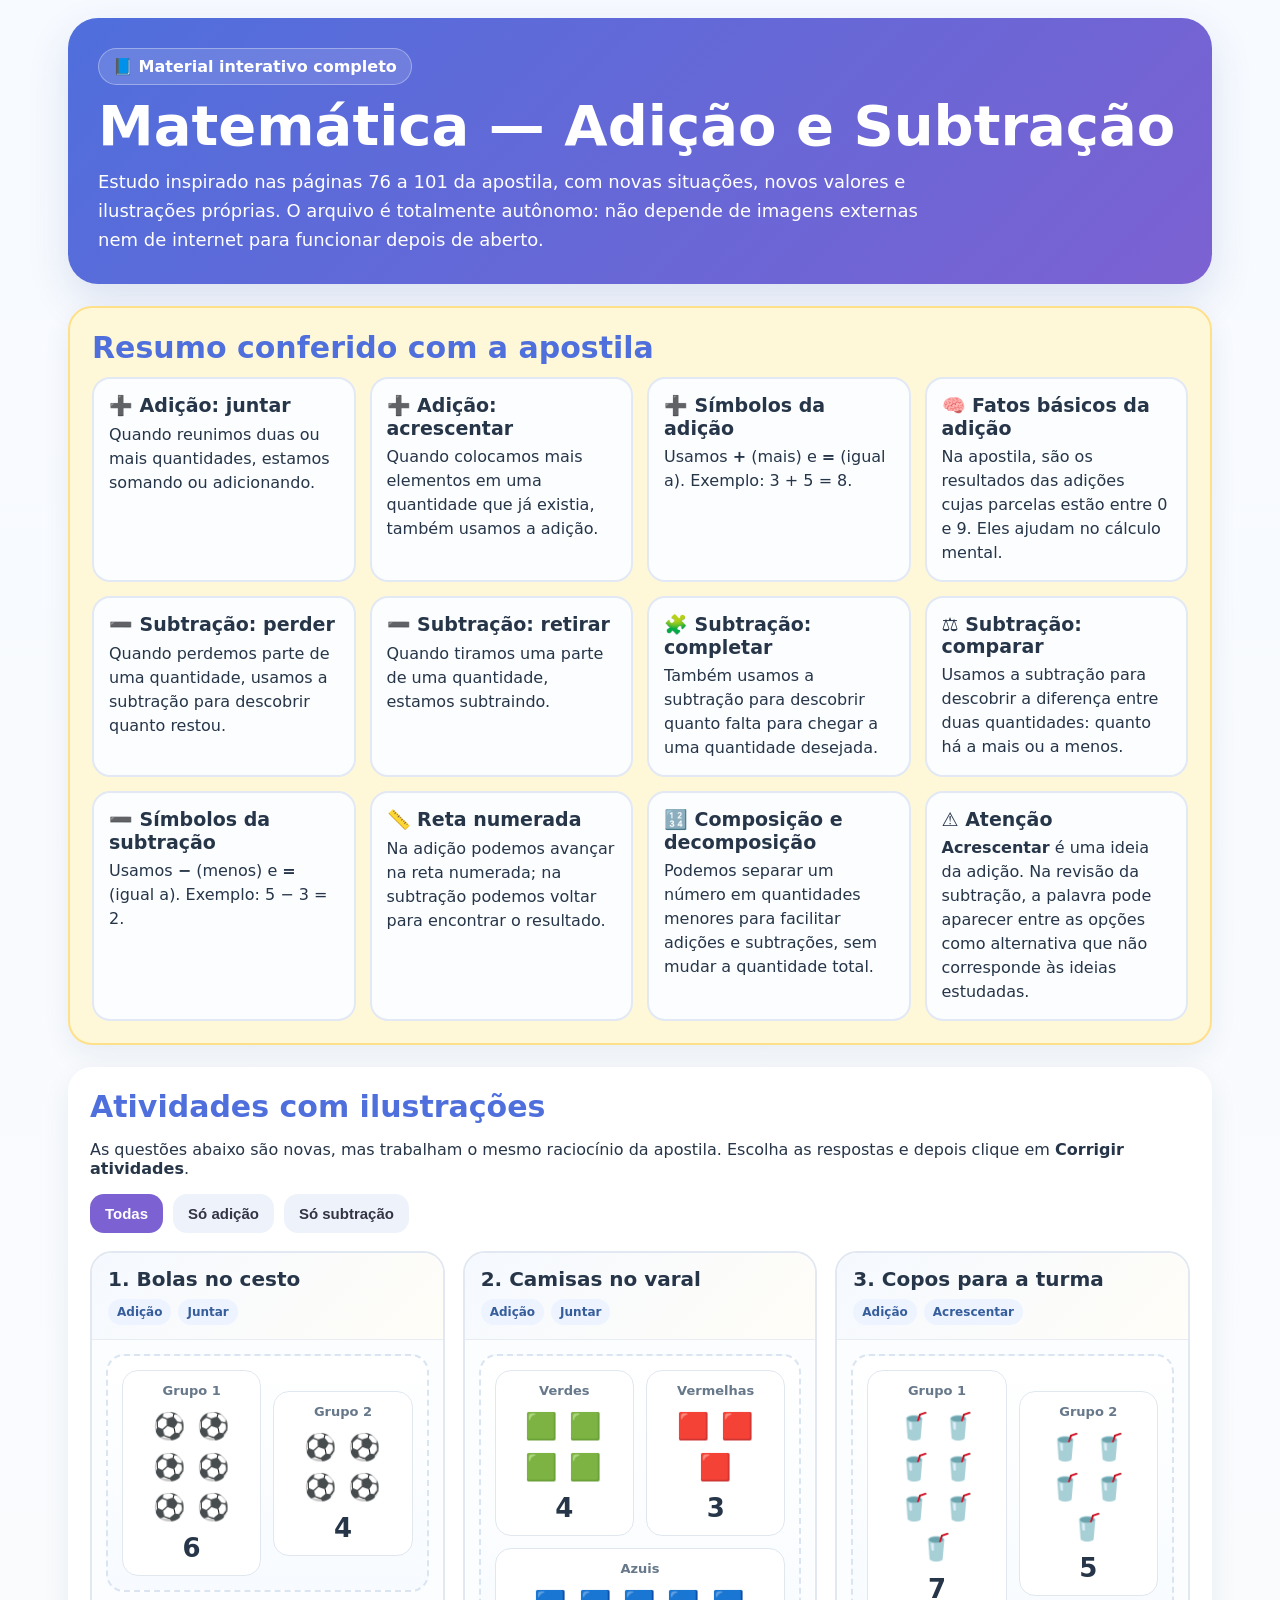
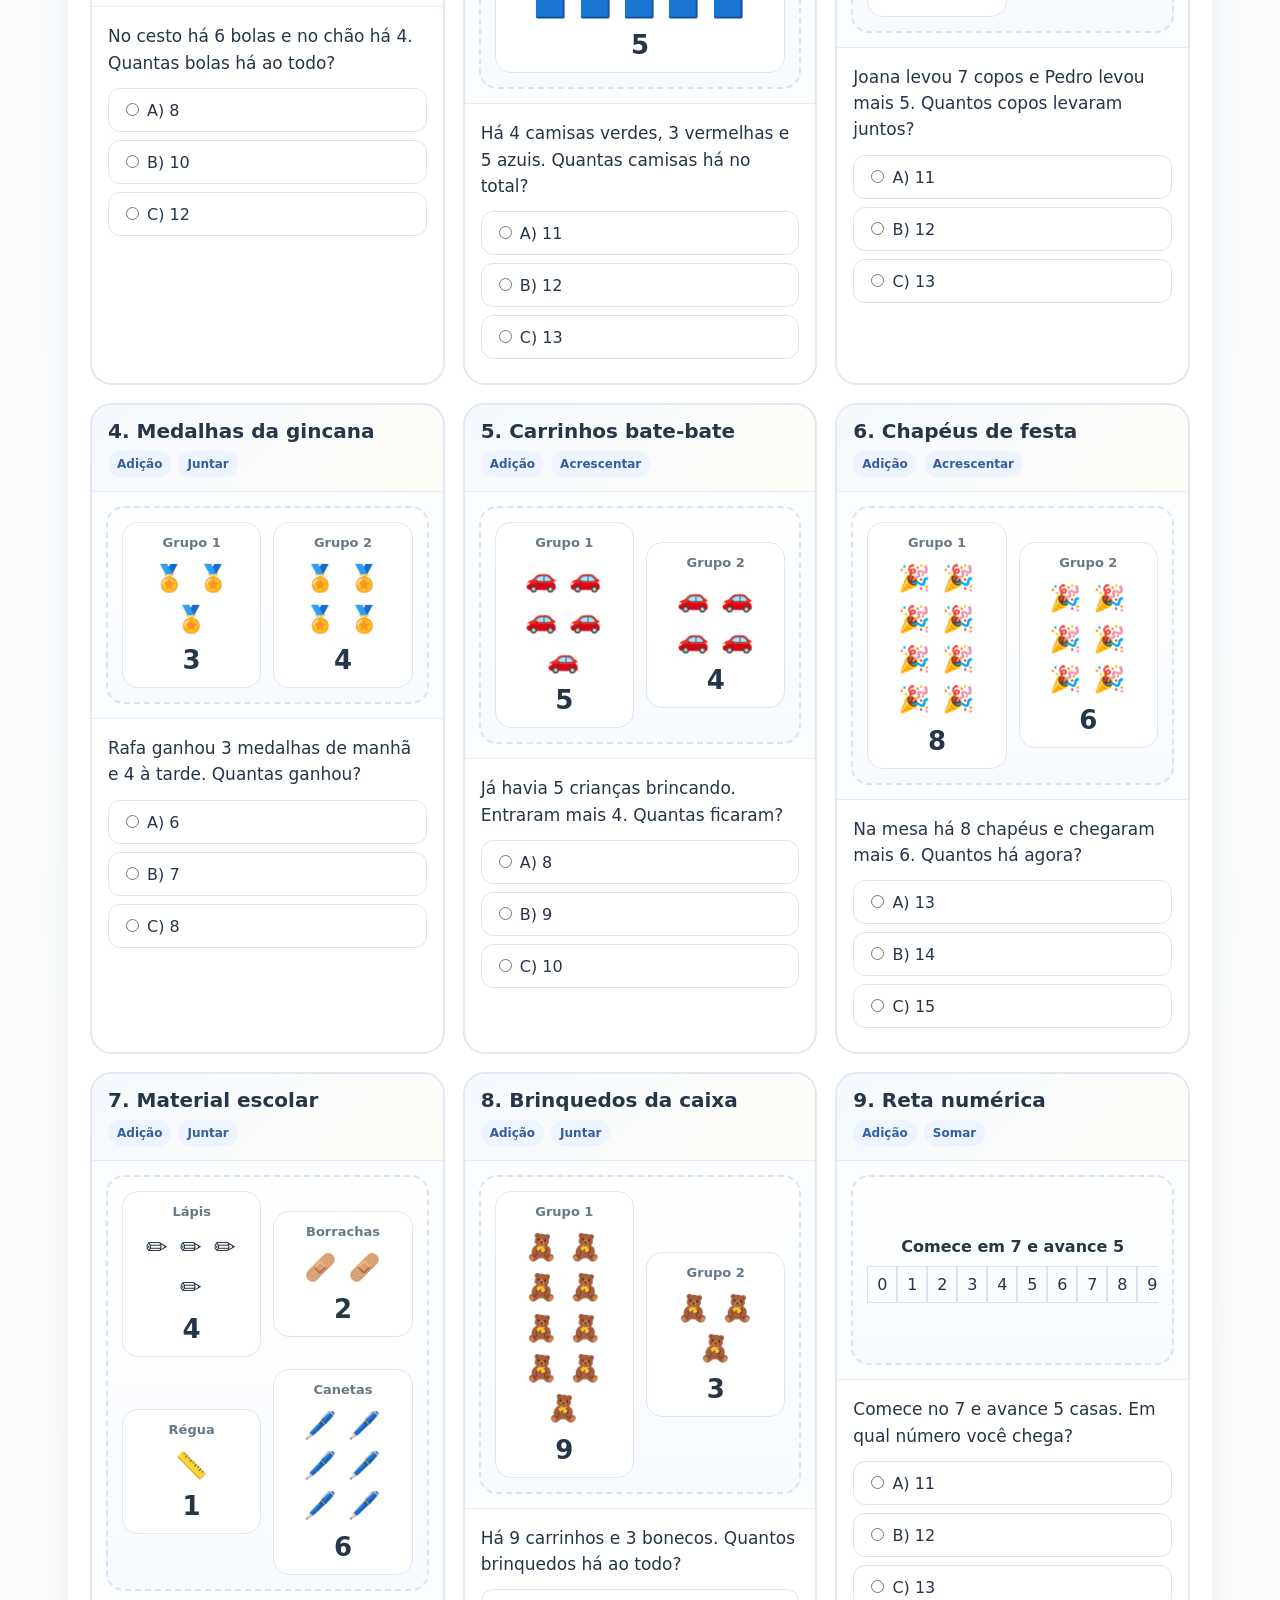
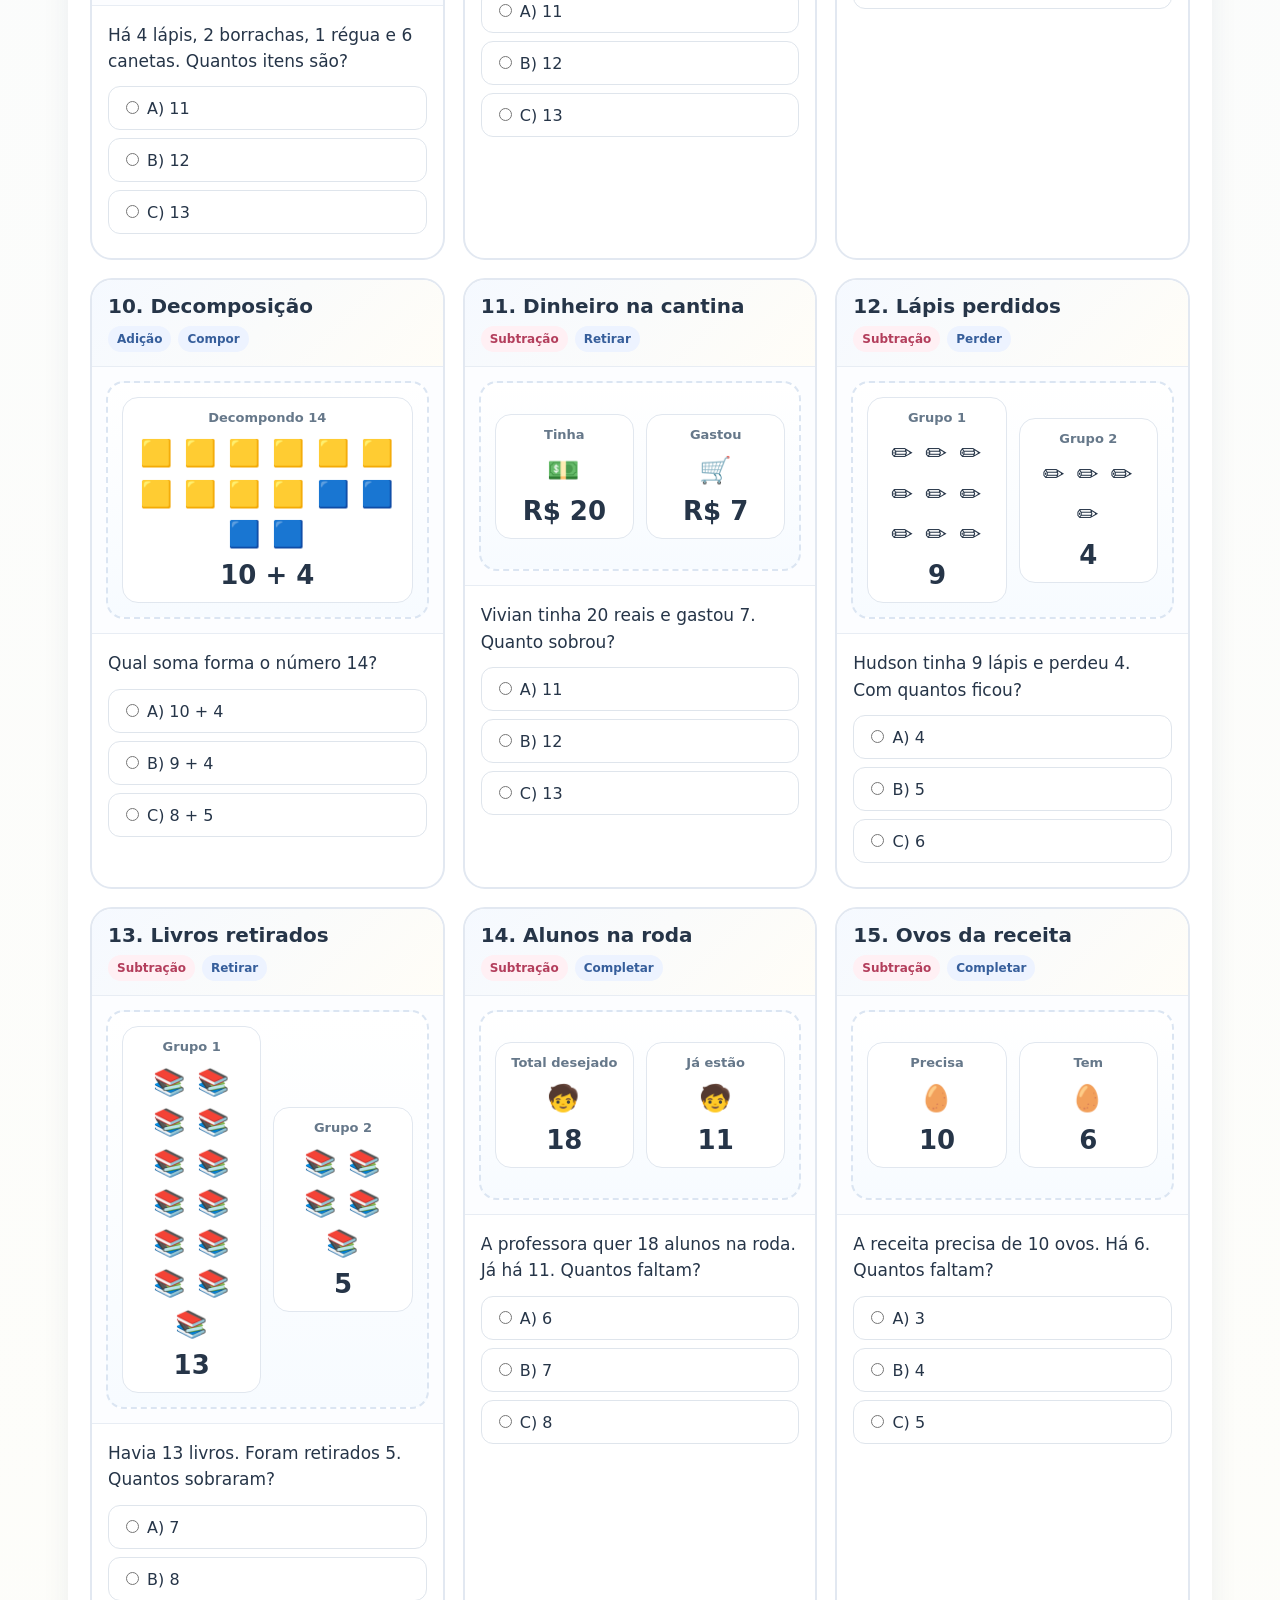
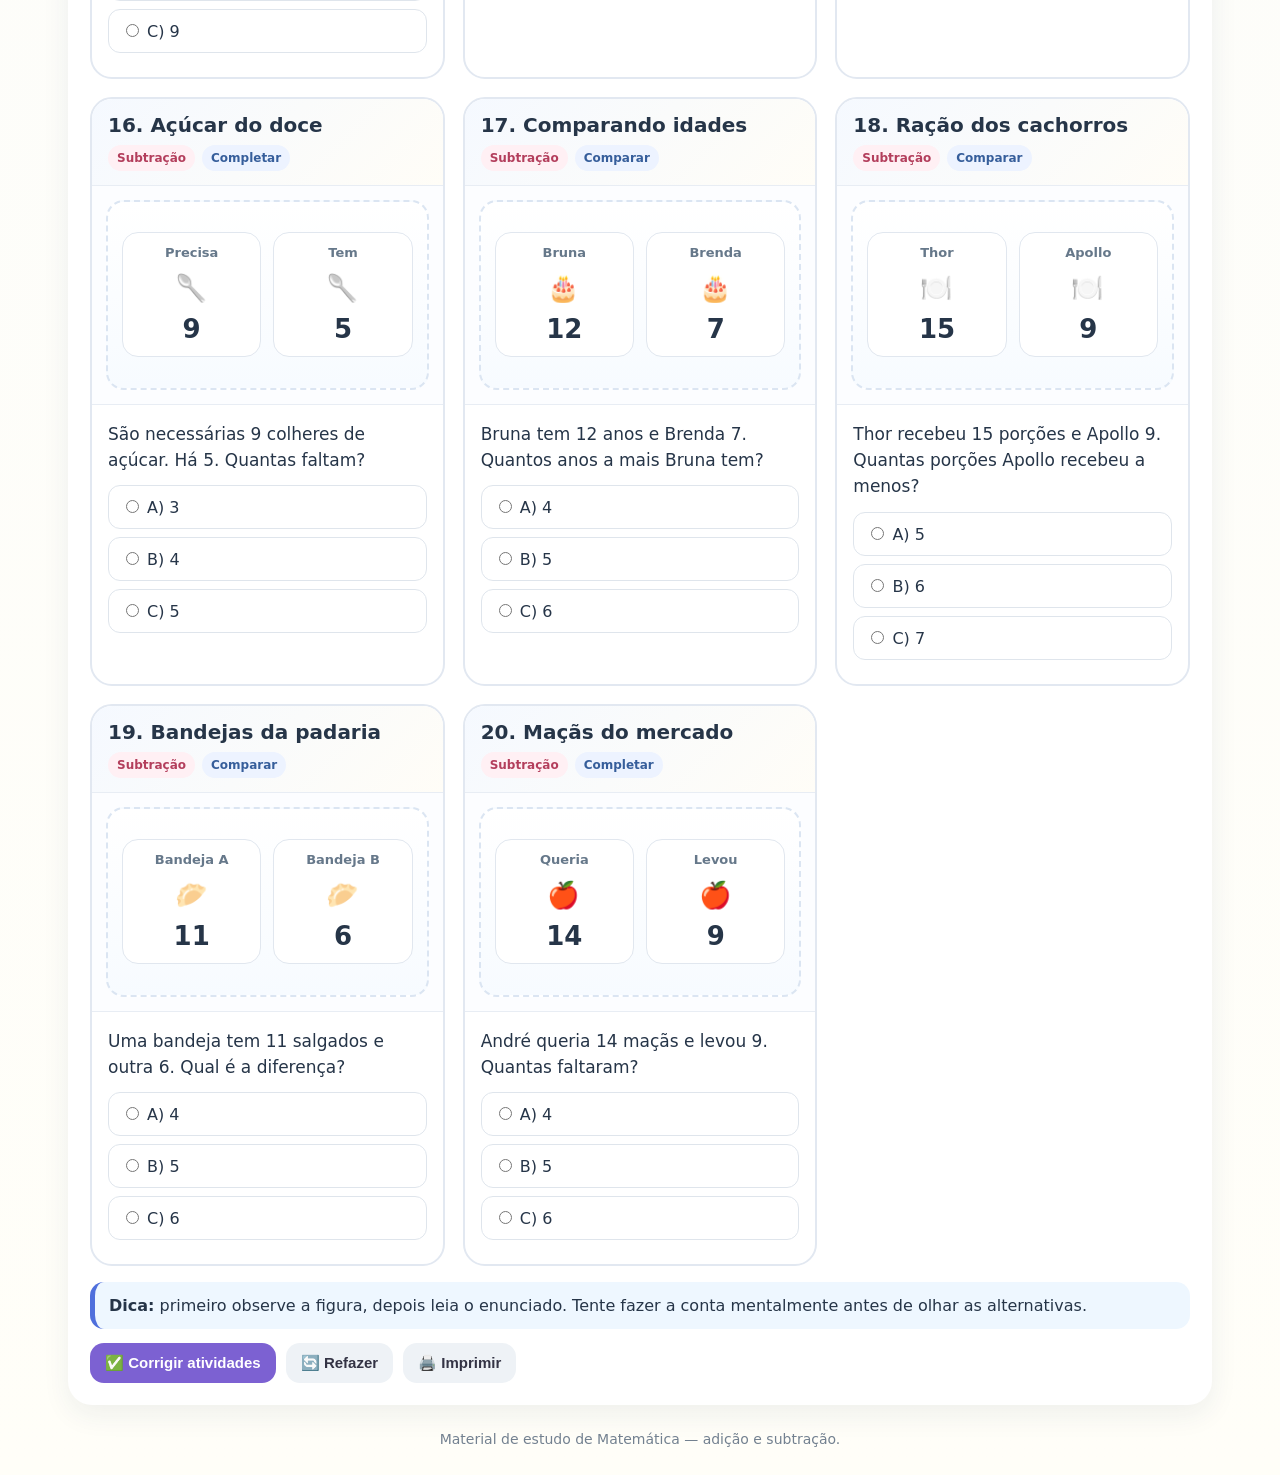
==== index.html @ 9191d57b "Revisa conteúdo matemático e atualiza resumo conforme apostila" ====
<!doctype html>
<html lang="pt-BR">
<head>
<meta charset="utf-8">
<meta name="viewport" content="width=device-width, initial-scale=1">
<meta name="theme-color" content="#4f6fdc">
<title>Matemática — Adição e Subtração</title>
<style>
:root {
  --blue:#4f6fdc; --blue2:#7ea4ff; --purple:#7c61d2; --green:#2d9d78;
  --red:#e85d75; --yellow:#ffd86a; --ink:#263548; --muted:#66788a;
  --paper:#ffffff; --bg:#f5f8ff;
}
*{box-sizing:border-box}
body{margin:0;font-family:system-ui,-apple-system,Segoe UI,Roboto,Arial,sans-serif;background:linear-gradient(180deg,#f7faff,#fffef8);color:var(--ink)}
main{max-width:1180px;margin:auto;padding:18px}
.hero{background:linear-gradient(135deg,var(--blue),var(--purple));color:#fff;border-radius:30px;padding:30px;box-shadow:0 16px 40px #39589a26}
.hero h1{font-size:clamp(32px,5vw,56px);margin:8px 0 10px}
.hero p{font-size:18px;line-height:1.6;max-width:850px;margin:0}
.badge{display:inline-block;padding:8px 14px;border-radius:999px;background:#ffffff22;border:1px solid #ffffff55;font-weight:700}
.section{margin-top:22px;background:var(--paper);border-radius:24px;padding:22px;box-shadow:0 10px 28px #22335512}
.section h2{margin:0 0 12px;color:var(--blue);font-size:30px}
.cards{display:grid;grid-template-columns:repeat(auto-fit,minmax(230px,1fr));gap:14px}
.info{border:2px solid #e2e9f5;border-radius:18px;padding:15px;background:#fbfdff}
.info h3{margin:0 0 6px;font-size:19px}
.info p{margin:0;line-height:1.5}
.summary{background:#fff8d8;border:2px solid #ffe08a}
.filters,.actions{display:flex;gap:10px;flex-wrap:wrap;margin-top:14px}
button{cursor:pointer;border:0;border-radius:14px;padding:11px 15px;font-size:15px;font-weight:750}
.filter{background:#eef3fb;color:#334}
.filter.active,.primary{background:var(--purple);color:#fff}
.secondary{background:#eef2f6;color:#334}
.quiz-grid{display:grid;grid-template-columns:repeat(auto-fit,minmax(335px,1fr));gap:18px;margin-top:18px}
.qcard{border:2px solid #e2e8f1;border-radius:22px;overflow:hidden;background:#fff}
.qhead{padding:14px 16px;background:linear-gradient(135deg,#f5f9ff,#fffdf7);border-bottom:1px solid #e8edf4}
.qhead h3{margin:0;font-size:20px}
.tags{display:flex;gap:7px;flex-wrap:wrap;margin-top:8px}
.tag{font-size:12px;font-weight:750;border-radius:999px;padding:6px 9px;background:#edf3ff;color:#365e9b}
.tag.sub{background:#fff0f4;color:#b33e5c}
.visual{padding:14px;background:#fcfdff;border-bottom:1px solid #e8edf4}
.canvas{min-height:190px;border-radius:18px;border:2px dashed #dbe5f2;background:linear-gradient(180deg,#fff,#f7fbff);padding:14px;display:flex;align-items:center;justify-content:center}
.scene{width:100%;display:flex;gap:12px;flex-wrap:wrap;justify-content:center;align-items:center}
.group{flex:1 1 135px;min-width:130px;background:#fff;border:1px solid #e1e7ef;border-radius:16px;padding:12px;text-align:center}
.group .name{font-size:13px;color:var(--muted);font-weight:700;margin-bottom:8px}
.count{font-size:26px;font-weight:800;margin-top:6px}
.objects{font-size:26px;line-height:1.55;letter-spacing:2px}
.body{padding:16px}
.question{font-size:17px;line-height:1.55;margin:0 0 12px}
.option{display:block;border:1px solid #dfe5ec;border-radius:12px;padding:11px 12px;margin:8px 0;background:#fff;cursor:pointer}
.option:hover{background:#f8fbff}
.correct{background:#ebfbf1!important;border-color:#7ad49a!important}
.wrong{background:#fff1f4!important;border-color:#ff9bb0!important}
.feedback{display:none;margin-top:10px;padding:12px;border-radius:14px;background:#f8fbff;border:1px solid #dfe7f0;line-height:1.5}
#result{display:none;margin-top:16px;padding:18px;border-radius:18px;background:#effcf5;border:2px solid #bee6cb;font-size:18px;line-height:1.6}
.note{margin-top:16px;padding:14px;border-radius:14px;background:#eef7ff;border-left:5px solid var(--blue)}
footer{padding:26px 0 10px;text-align:center;color:#738190;font-size:14px}
@media(max-width:700px){main{padding:12px}.section{padding:16px}.quiz-grid{grid-template-columns:1fr}}
@media print{body{background:white}.hero,.section{box-shadow:none}.actions,.filters{display:none!important}.qcard{break-inside:avoid}}
</style>
</head>
<body>
<main>
<section class="hero">
  <span class="badge">📘 Material interativo completo</span>
  <h1>Matemática — Adição e Subtração</h1>
  <p>Estudo inspirado nas páginas 76 a 101 da apostila, com novas situações, novos valores e ilustrações próprias. O arquivo é totalmente autônomo: não depende de imagens externas nem de internet para funcionar depois de aberto.</p>
</section>

<section class="section summary">
  <h2>Resumo conferido com a apostila</h2>
  <div class="cards">
    <div class="info"><h3>➕ Adição: juntar</h3><p>Quando reunimos duas ou mais quantidades, estamos somando ou adicionando.</p></div>
    <div class="info"><h3>➕ Adição: acrescentar</h3><p>Quando colocamos mais elementos em uma quantidade que já existia, também usamos a adição.</p></div>
    <div class="info"><h3>➕ Símbolos da adição</h3><p>Usamos <strong>+</strong> (mais) e <strong>=</strong> (igual a). Exemplo: 3 + 5 = 8.</p></div>
    <div class="info"><h3>🧠 Fatos básicos da adição</h3><p>Na apostila, são os resultados das adições cujas parcelas estão entre 0 e 9. Eles ajudam no cálculo mental.</p></div>
    <div class="info"><h3>➖ Subtração: perder</h3><p>Quando perdemos parte de uma quantidade, usamos a subtração para descobrir quanto restou.</p></div>
    <div class="info"><h3>➖ Subtração: retirar</h3><p>Quando tiramos uma parte de uma quantidade, estamos subtraindo.</p></div>
    <div class="info"><h3>🧩 Subtração: completar</h3><p>Também usamos a subtração para descobrir quanto falta para chegar a uma quantidade desejada.</p></div>
    <div class="info"><h3>⚖️ Subtração: comparar</h3><p>Usamos a subtração para descobrir a diferença entre duas quantidades: quanto há a mais ou a menos.</p></div>
    <div class="info"><h3>➖ Símbolos da subtração</h3><p>Usamos <strong>−</strong> (menos) e <strong>=</strong> (igual a). Exemplo: 5 − 3 = 2.</p></div>
    <div class="info"><h3>📏 Reta numerada</h3><p>Na adição podemos avançar na reta numerada; na subtração podemos voltar para encontrar o resultado.</p></div>
    <div class="info"><h3>🔢 Composição e decomposição</h3><p>Podemos separar um número em quantidades menores para facilitar adições e subtrações, sem mudar a quantidade total.</p></div>
    <div class="info"><h3>⚠️ Atenção</h3><p><strong>Acrescentar</strong> é uma ideia da adição. Na revisão da subtração, a palavra pode aparecer entre as opções como alternativa que não corresponde às ideias estudadas.</p></div>
  </div>
</section>

<section class="section">
  <h2>Atividades com ilustrações</h2>
  <p>As questões abaixo são novas, mas trabalham o mesmo raciocínio da apostila. Escolha as respostas e depois clique em <strong>Corrigir atividades</strong>.</p>
  <div class="filters">
    <button type="button" class="filter active" onclick="filtrar('Todos',this)">Todas</button>
    <button type="button" class="filter" onclick="filtrar('Adição',this)">Só adição</button>
    <button type="button" class="filter" onclick="filtrar('Subtração',this)">Só subtração</button>
  </div>
  <form id="quiz">
    <div id="grid" class="quiz-grid"></div>
    <div class="note"><strong>Dica:</strong> primeiro observe a figura, depois leia o enunciado. Tente fazer a conta mentalmente antes de olhar as alternativas.</div>
    <div class="actions">
      <button type="button" class="primary" onclick="corrigir()">✅ Corrigir atividades</button>
      <button type="reset" class="secondary" onclick="refazer()">🔄 Refazer</button>
      <button type="button" class="secondary" onclick="window.print()">🖨️ Imprimir</button>
    </div>
    <div id="result"></div>
  </form>
</section>

<footer>Material de estudo de Matemática — adição e subtração.</footer>
</main>

<script>
const atividades=[{"grupo": "Adição", "titulo": "Bolas no cesto", "contexto": "Juntar", "pergunta": "No cesto há 6 bolas e no chão há 4. Quantas bolas há ao todo?", "alternativas": ["8", "10", "12"], "correta": 1, "explicacao": "6 + 4 = 10.", "visual": ["balls", 6, 4]}, {"grupo": "Adição", "titulo": "Camisas no varal", "contexto": "Juntar", "pergunta": "Há 4 camisas verdes, 3 vermelhas e 5 azuis. Quantas camisas há no total?", "alternativas": ["11", "12", "13"], "correta": 1, "explicacao": "4 + 3 + 5 = 12.", "visual": ["shirts", 4, 3, 5]}, {"grupo": "Adição", "titulo": "Copos para a turma", "contexto": "Acrescentar", "pergunta": "Joana levou 7 copos e Pedro levou mais 5. Quantos copos levaram juntos?", "alternativas": ["11", "12", "13"], "correta": 1, "explicacao": "7 + 5 = 12.", "visual": ["cups", 7, 5]}, {"grupo": "Adição", "titulo": "Medalhas da gincana", "contexto": "Juntar", "pergunta": "Rafa ganhou 3 medalhas de manhã e 4 à tarde. Quantas ganhou?", "alternativas": ["6", "7", "8"], "correta": 1, "explicacao": "3 + 4 = 7.", "visual": ["medals", 3, 4]}, {"grupo": "Adição", "titulo": "Carrinhos bate-bate", "contexto": "Acrescentar", "pergunta": "Já havia 5 crianças brincando. Entraram mais 4. Quantas ficaram?", "alternativas": ["8", "9", "10"], "correta": 1, "explicacao": "5 + 4 = 9.", "visual": ["cars", 5, 4]}, {"grupo": "Adição", "titulo": "Chapéus de festa", "contexto": "Acrescentar", "pergunta": "Na mesa há 8 chapéus e chegaram mais 6. Quantos há agora?", "alternativas": ["13", "14", "15"], "correta": 1, "explicacao": "8 + 6 = 14.", "visual": ["hats", 8, 6]}, {"grupo": "Adição", "titulo": "Material escolar", "contexto": "Juntar", "pergunta": "Há 4 lápis, 2 borrachas, 1 régua e 6 canetas. Quantos itens são?", "alternativas": ["11", "12", "13"], "correta": 2, "explicacao": "4 + 2 + 1 + 6 = 13.", "visual": ["school", 4, 2, 1, 6]}, {"grupo": "Adição", "titulo": "Brinquedos da caixa", "contexto": "Juntar", "pergunta": "Há 9 carrinhos e 3 bonecos. Quantos brinquedos há ao todo?", "alternativas": ["11", "12", "13"], "correta": 1, "explicacao": "9 + 3 = 12.", "visual": ["toys", 9, 3]}, {"grupo": "Adição", "titulo": "Reta numérica", "contexto": "Somar", "pergunta": "Comece no 7 e avance 5 casas. Em qual número você chega?", "alternativas": ["11", "12", "13"], "correta": 1, "explicacao": "7 + 5 = 12.", "visual": ["line", 7, 5]}, {"grupo": "Adição", "titulo": "Decomposição", "contexto": "Compor", "pergunta": "Qual soma forma o número 14?", "alternativas": ["10 + 4", "9 + 4", "8 + 5"], "correta": 0, "explicacao": "10 + 4 = 14.", "visual": ["blocks", 10, 4]}, {"grupo": "Subtração", "titulo": "Dinheiro na cantina", "contexto": "Retirar", "pergunta": "Vivian tinha 20 reais e gastou 7. Quanto sobrou?", "alternativas": ["11", "12", "13"], "correta": 2, "explicacao": "20 − 7 = 13.", "visual": ["money", 20, 7]}, {"grupo": "Subtração", "titulo": "Lápis perdidos", "contexto": "Perder", "pergunta": "Hudson tinha 9 lápis e perdeu 4. Com quantos ficou?", "alternativas": ["4", "5", "6"], "correta": 1, "explicacao": "9 − 4 = 5.", "visual": ["pencils", 9, 4]}, {"grupo": "Subtração", "titulo": "Livros retirados", "contexto": "Retirar", "pergunta": "Havia 13 livros. Foram retirados 5. Quantos sobraram?", "alternativas": ["7", "8", "9"], "correta": 1, "explicacao": "13 − 5 = 8.", "visual": ["books", 13, 5]}, {"grupo": "Subtração", "titulo": "Alunos na roda", "contexto": "Completar", "pergunta": "A professora quer 18 alunos na roda. Já há 11. Quantos faltam?", "alternativas": ["6", "7", "8"], "correta": 1, "explicacao": "18 − 11 = 7.", "visual": ["kids", 18, 11]}, {"grupo": "Subtração", "titulo": "Ovos da receita", "contexto": "Completar", "pergunta": "A receita precisa de 10 ovos. Há 6. Quantos faltam?", "alternativas": ["3", "4", "5"], "correta": 1, "explicacao": "10 − 6 = 4.", "visual": ["eggs", 10, 6]}, {"grupo": "Subtração", "titulo": "Açúcar do doce", "contexto": "Completar", "pergunta": "São necessárias 9 colheres de açúcar. Há 5. Quantas faltam?", "alternativas": ["3", "4", "5"], "correta": 1, "explicacao": "9 − 5 = 4.", "visual": ["spoons", 9, 5]}, {"grupo": "Subtração", "titulo": "Comparando idades", "contexto": "Comparar", "pergunta": "Bruna tem 12 anos e Brenda 7. Quantos anos a mais Bruna tem?", "alternativas": ["4", "5", "6"], "correta": 1, "explicacao": "12 − 7 = 5.", "visual": ["ages", 12, 7]}, {"grupo": "Subtração", "titulo": "Ração dos cachorros", "contexto": "Comparar", "pergunta": "Thor recebeu 15 porções e Apollo 9. Quantas porções Apollo recebeu a menos?", "alternativas": ["5", "6", "7"], "correta": 1, "explicacao": "15 − 9 = 6.", "visual": ["bowls", 15, 9]}, {"grupo": "Subtração", "titulo": "Bandejas da padaria", "contexto": "Comparar", "pergunta": "Uma bandeja tem 11 salgados e outra 6. Qual é a diferença?", "alternativas": ["4", "5", "6"], "correta": 1, "explicacao": "11 − 6 = 5.", "visual": ["snacks", 11, 6]}, {"grupo": "Subtração", "titulo": "Maçãs do mercado", "contexto": "Completar", "pergunta": "André queria 14 maçãs e levou 9. Quantas faltaram?", "alternativas": ["4", "5", "6"], "correta": 1, "explicacao": "14 − 9 = 5.", "visual": ["apples", 14, 9]}];

const icons = {
  balls:"⚽", shirts:"👕", cups:"🥤", medals:"🏅", cars:"🚗", hats:"🎉",
  school:"✏️", toys:"🧸", line:"🔢", blocks:"🟨", money:"💵", pencils:"✏️",
  books:"📚", kids:"🧒", eggs:"🥚", spoons:"🥄", ages:"🎂", bowls:"🍽️",
  snacks:"🥟", apples:"🍎"
};

function objects(icon,n){
  let s="";
  for(let i=0;i<n;i++) s+=icon+" ";
  return s.trim();
}

function visual(v){
  const k=v[0], a=v[1], b=v[2], c=v[3];
  if(k==="shirts"){
    return `<div class="scene">
      <div class="group"><div class="name">Verdes</div><div class="objects">${objects("🟩",a)}</div><div class="count">${a}</div></div>
      <div class="group"><div class="name">Vermelhas</div><div class="objects">${objects("🟥",b)}</div><div class="count">${b}</div></div>
      <div class="group"><div class="name">Azuis</div><div class="objects">${objects("🟦",c)}</div><div class="count">${c}</div></div>
    </div>`;
  }
  if(k==="school"){
    const vals=[["✏️",a,"Lápis"],["🩹",b,"Borrachas"],["📏",c,"Régua"],["🖊️",6,"Canetas"]];
    return `<div class="scene">${vals.map(x=>`<div class="group"><div class="name">${x[2]}</div><div class="objects">${objects(x[0],x[1])}</div><div class="count">${x[1]}</div></div>`).join("")}</div>`;
  }
  if(k==="line"){
    let nums=""; for(let i=0;i<=14;i++) nums+=`<span style="display:inline-block;min-width:30px;padding:8px 4px;border:1px solid #d9e2ef">${i}</span>`;
    return `<div style="width:100%;text-align:center"><div style="font-weight:700;margin-bottom:10px">Comece em ${a} e avance ${b}</div><div style="overflow:auto;white-space:nowrap">${nums}</div></div>`;
  }
  if(k==="blocks"){
    return `<div class="scene"><div class="group"><div class="name">Decompondo 14</div><div class="objects">${objects("🟨",a)} ${objects("🟦",b)}</div><div class="count">${a} + ${b}</div></div></div>`;
  }
  if(k==="money"){
    return `<div class="scene"><div class="group"><div class="name">Tinha</div><div class="objects">💵</div><div class="count">R$ ${a}</div></div><div class="group"><div class="name">Gastou</div><div class="objects">🛒</div><div class="count">R$ ${b}</div></div></div>`;
  }
  if(["kids","eggs","spoons","ages","bowls","snacks","apples"].includes(k)){
    const labelMap={kids:["Total desejado","Já estão"],eggs:["Precisa","Tem"],spoons:["Precisa","Tem"],ages:["Bruna","Brenda"],bowls:["Thor","Apollo"],snacks:["Bandeja A","Bandeja B"],apples:["Queria","Levou"]};
    const [la,lb]=labelMap[k];
    const ic=icons[k];
    return `<div class="scene"><div class="group"><div class="name">${la}</div><div class="objects">${ic}</div><div class="count">${a}</div></div><div class="group"><div class="name">${lb}</div><div class="objects">${ic}</div><div class="count">${b}</div></div></div>`;
  }
  const ic=icons[k]||"🔵";
  return `<div class="scene"><div class="group"><div class="name">Grupo 1</div><div class="objects">${objects(ic,a)}</div><div class="count">${a}</div></div><div class="group"><div class="name">Grupo 2</div><div class="objects">${objects(ic,b)}</div><div class="count">${b}</div></div></div>`;
}

function montar(){
  const grid=document.getElementById("grid");
  grid.innerHTML="";
  atividades.forEach((q,i)=>{
    const card=document.createElement("div");
    card.className="qcard";
    card.dataset.grupo=q.grupo;
    card.innerHTML=`
      <div class="qhead"><h3>${i+1}. ${q.titulo}</h3>
        <div class="tags"><span class="tag ${q.grupo==="Subtração"?"sub":"add"}">${q.grupo}</span><span class="tag">${q.contexto}</span></div>
      </div>
      <div class="visual"><div class="canvas">${visual(q.visual)}</div></div>
      <div class="body">
        <p class="question">${q.pergunta}</p>
        ${q.alternativas.map((x,j)=>`<label class="option"><input type="radio" name="q${i}" value="${j}"> ${String.fromCharCode(65+j)}) ${x}</label>`).join("")}
        <div class="feedback"></div>
      </div>`;
    grid.appendChild(card);
  });
}

function filtrar(grupo,btn){
  document.querySelectorAll(".filter").forEach(b=>b.classList.remove("active"));
  btn.classList.add("active");
  document.querySelectorAll(".qcard").forEach(c=>c.style.display=(grupo==="Todos"||c.dataset.grupo===grupo)?"":"none");
}

function corrigir(){
  let ac=0,resp=0,add=0,sub=0;
  document.querySelectorAll(".qcard").forEach((card,i)=>{
    card.querySelectorAll(".option").forEach(x=>x.classList.remove("correct","wrong"));
    const q=atividades[i], m=card.querySelector("input:checked"), fb=card.querySelector(".feedback");
    if(!m){fb.style.display="block";fb.innerHTML="⚠️ <strong>Não respondida.</strong>";return;}
    resp++;
    const v=Number(m.value);
    if(v===q.correta){
      ac++; if(q.grupo==="Adição")add++; else sub++;
      m.closest(".option").classList.add("correct");
      fb.innerHTML="✅ <strong>Correto!</strong> "+q.explicacao;
    } else {
      m.closest(".option").classList.add("wrong");
      card.querySelectorAll(".option")[q.correta].classList.add("correct");
      fb.innerHTML="❌ <strong>Vamos revisar:</strong> "+q.explicacao;
    }
    fb.style.display="block";
  });
  const r=document.getElementById("result");
  r.innerHTML=`Respondidas: <strong>${resp}/${atividades.length}</strong><br>Adição: <strong>${add}/10</strong> | Subtração: <strong>${sub}/10</strong><br>Total: <strong>${ac}/${atividades.length}</strong><br>${ac>=18?"🌟 Excelente!":ac>=14?"👏 Muito bom!":ac>=10?"🙂 Bom trabalho! Revise os erros.":"💪 Continue treinando e tente novamente."}`;
  r.style.display="block"; r.scrollIntoView({behavior:"smooth",block:"center"});
}
function refazer(){
  document.querySelectorAll('input[type="radio"]').forEach(x=>x.checked=false);
  document.querySelectorAll(".option").forEach(x=>x.classList.remove("correct","wrong"));
  document.querySelectorAll(".feedback").forEach(x=>{x.style.display="none";x.innerHTML=""});
  const r=document.getElementById("result"); r.style.display="none"; r.innerHTML="";
}
montar();
</script>
</body>
</html>
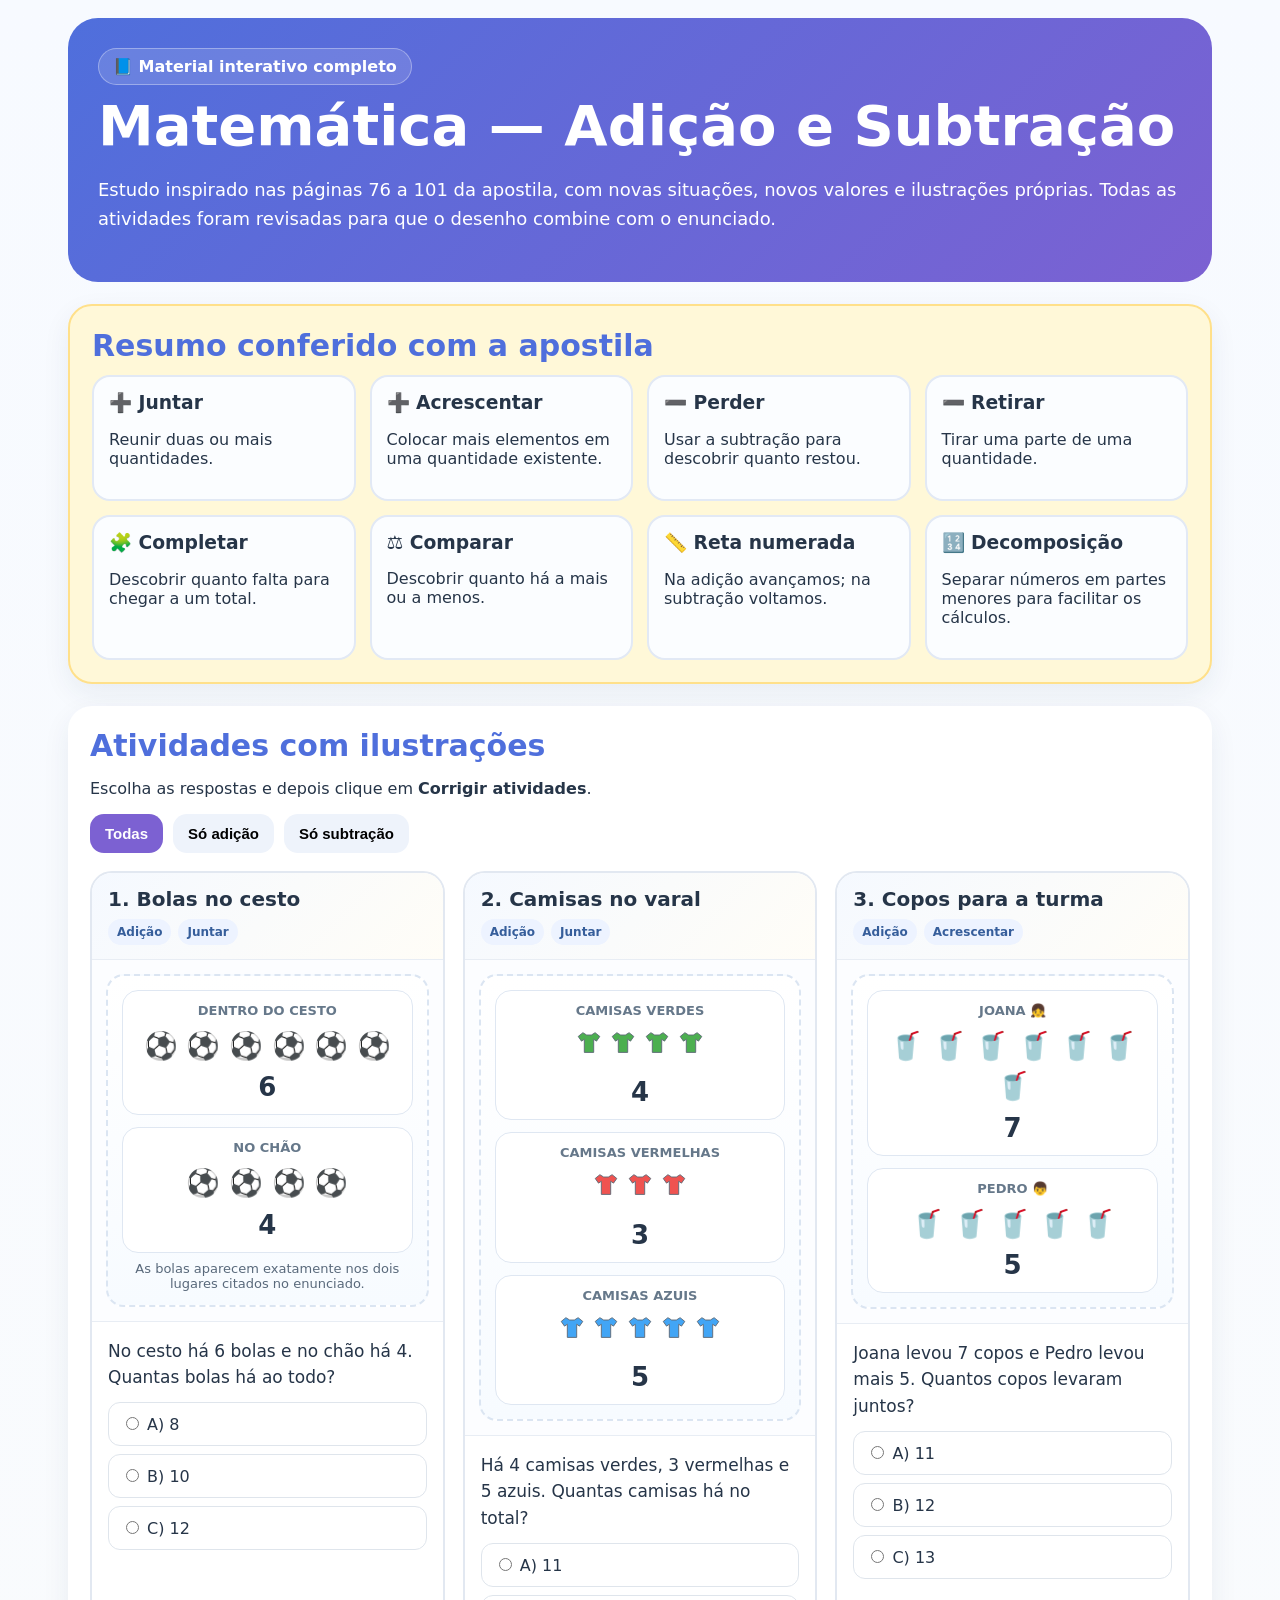
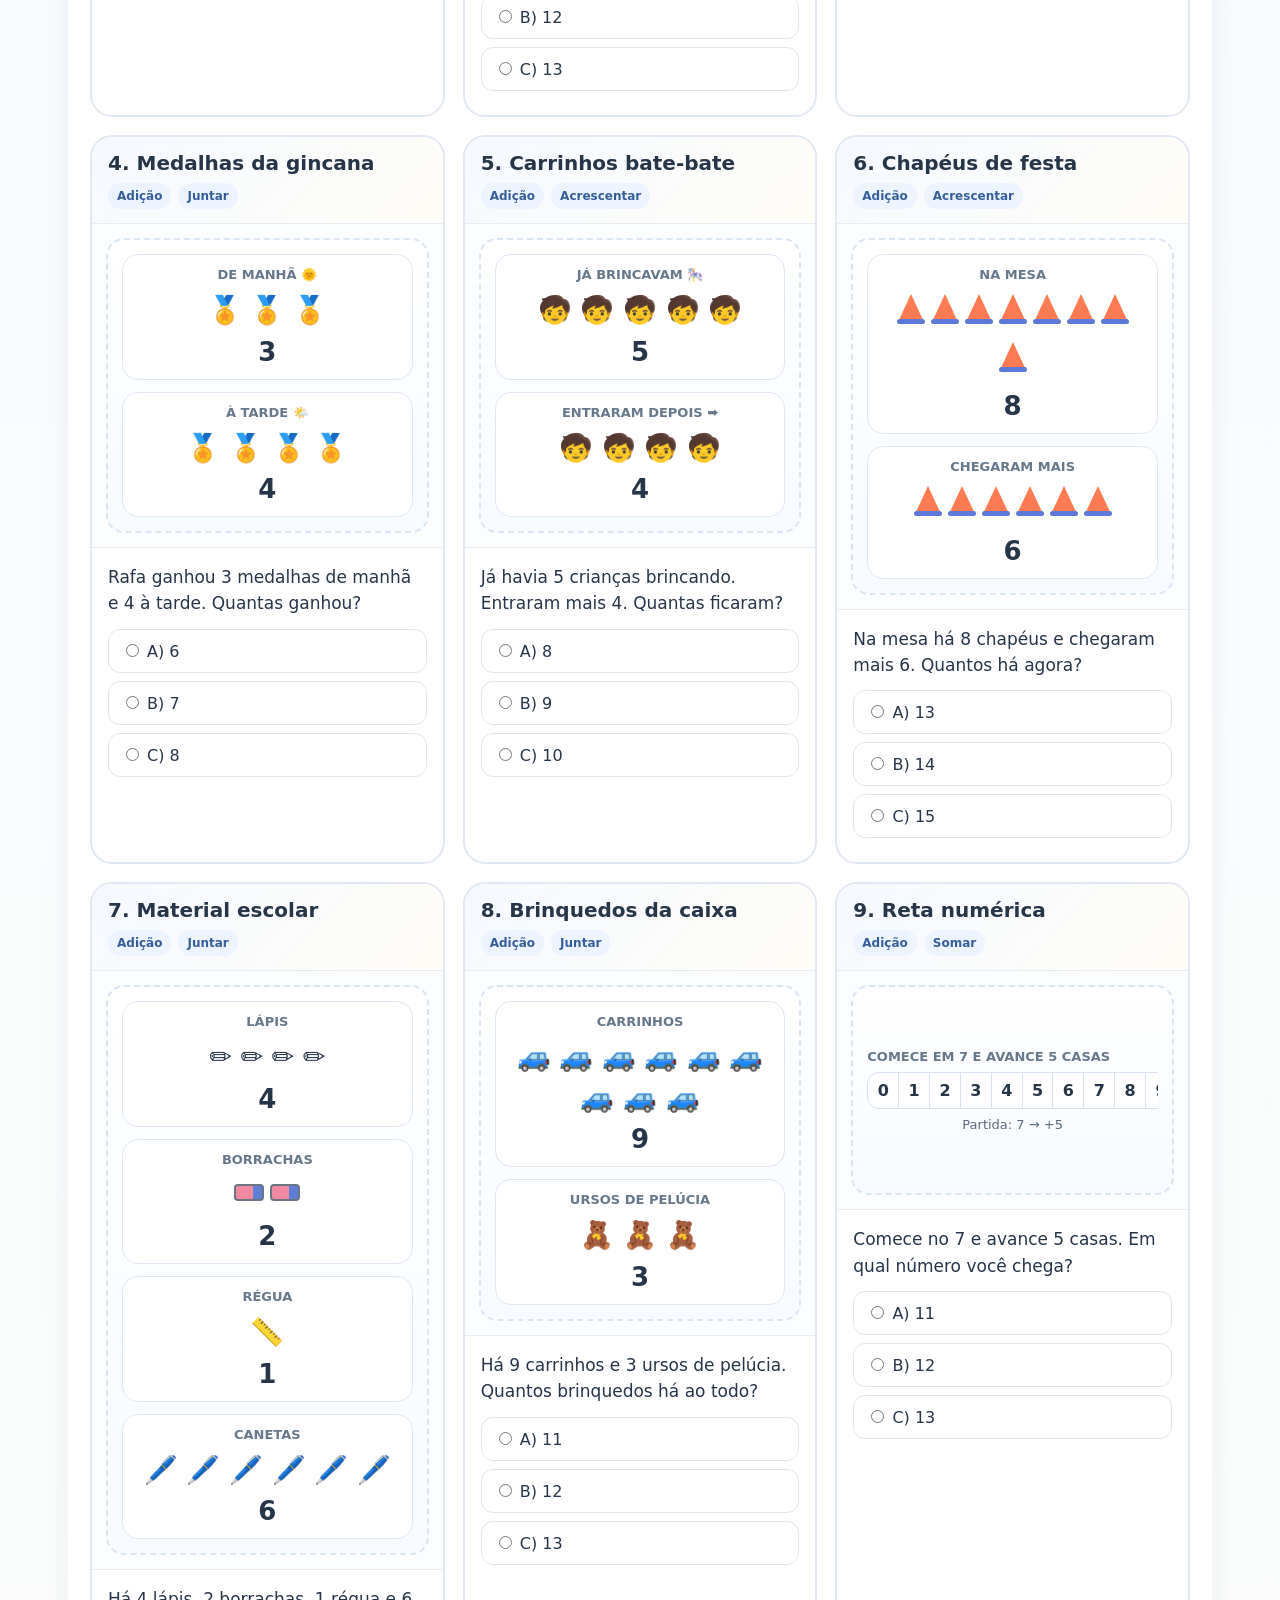
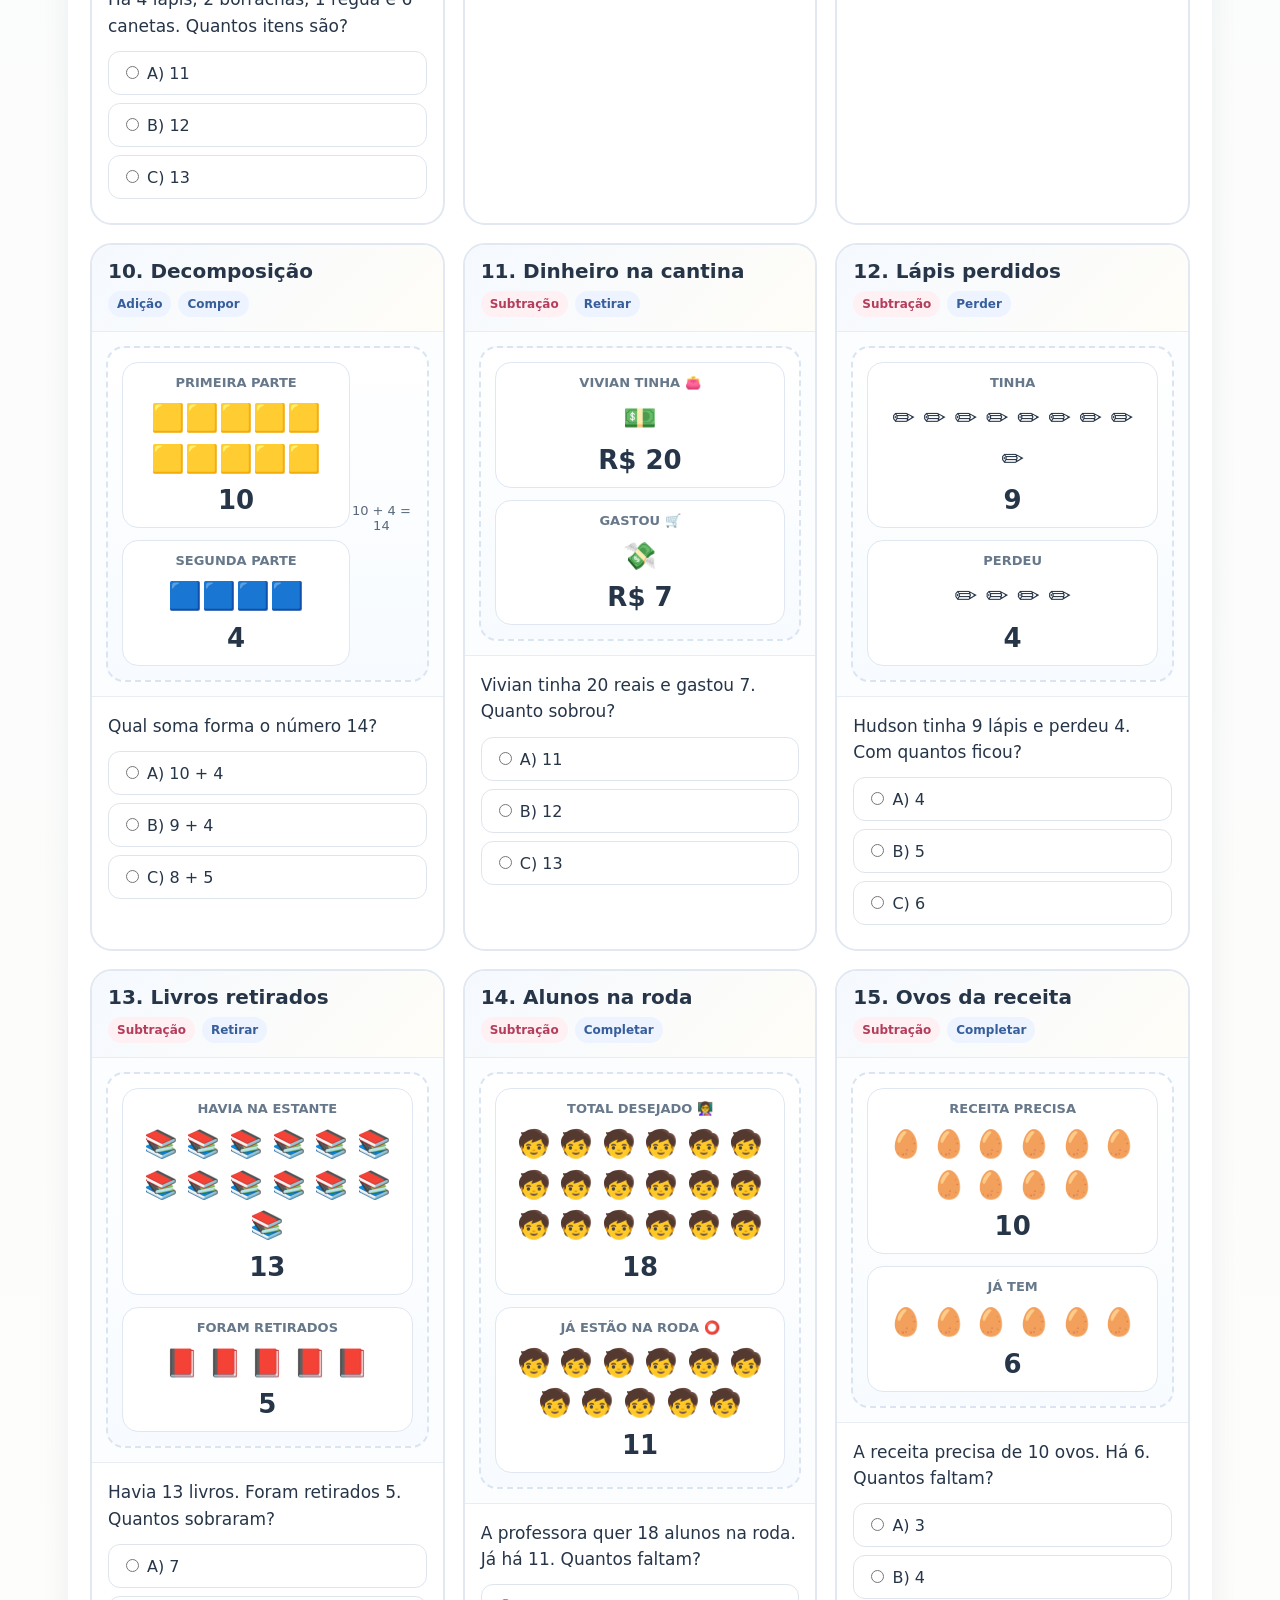
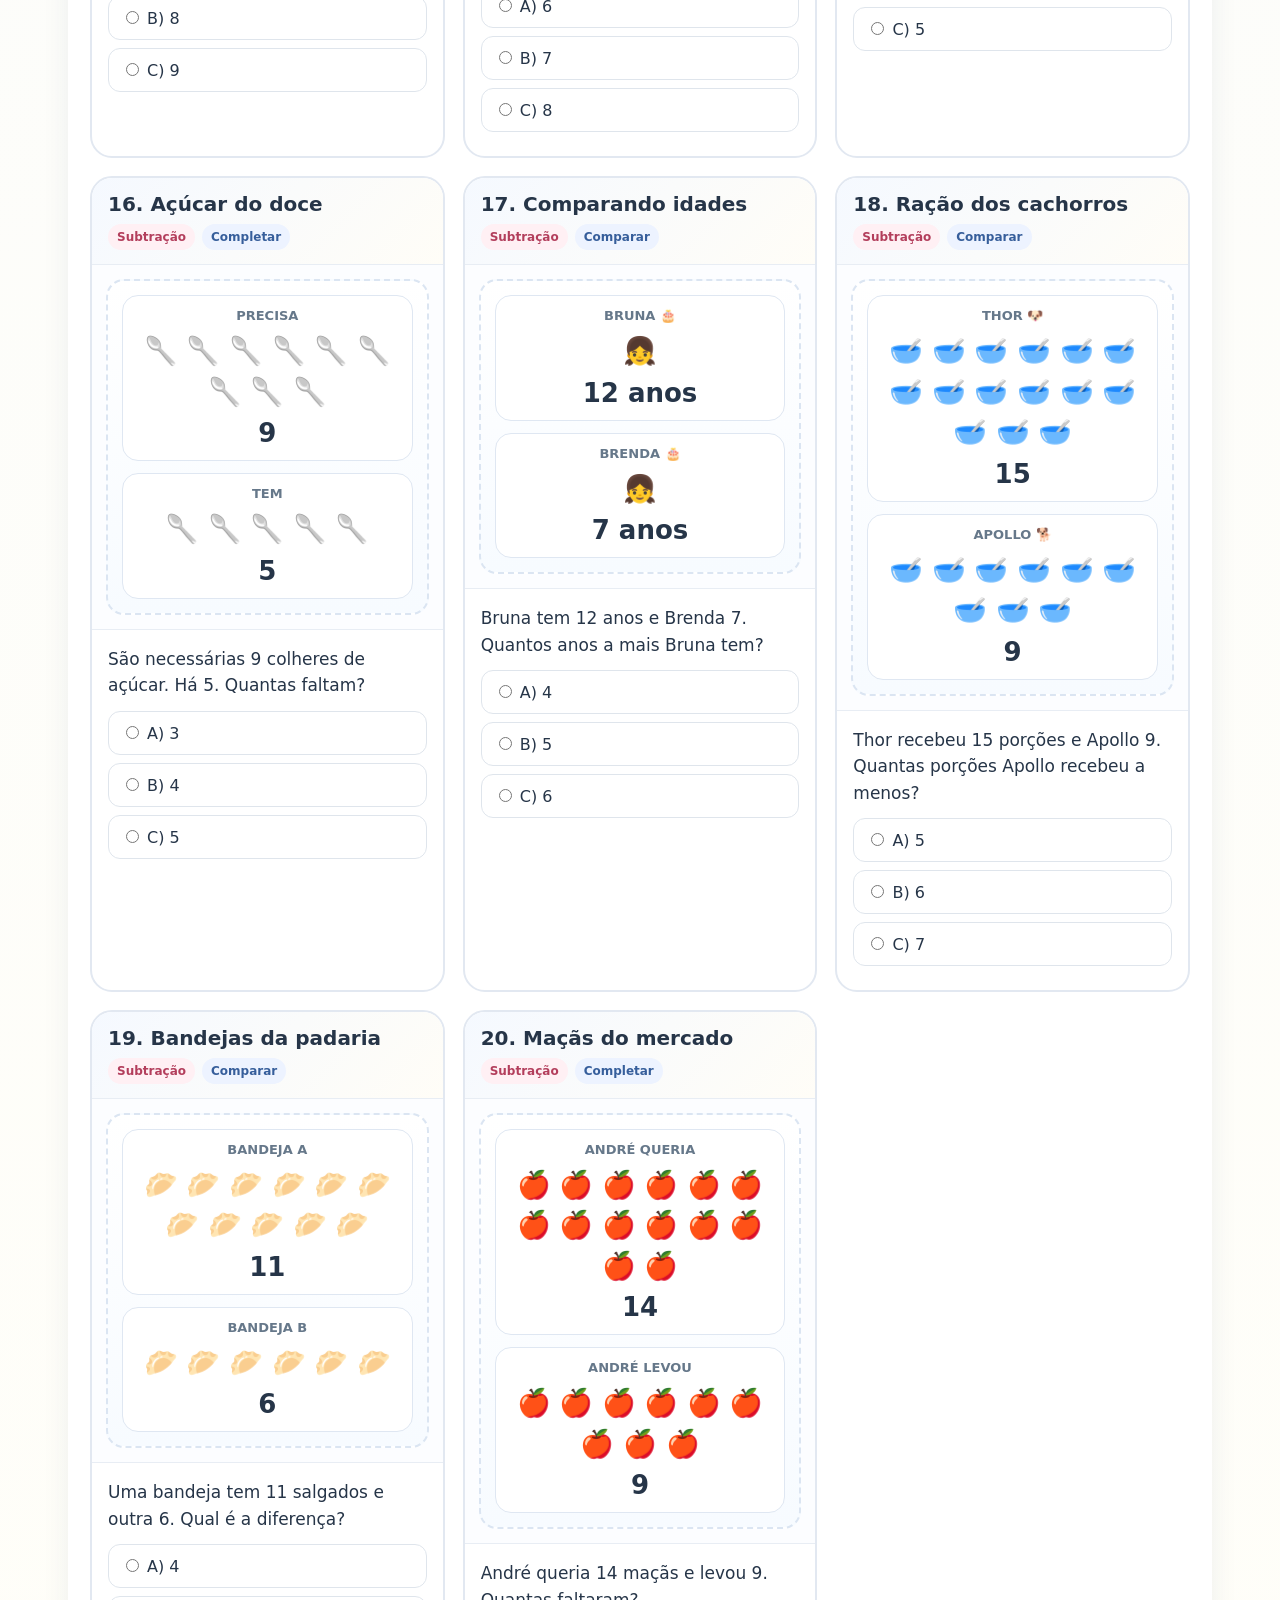
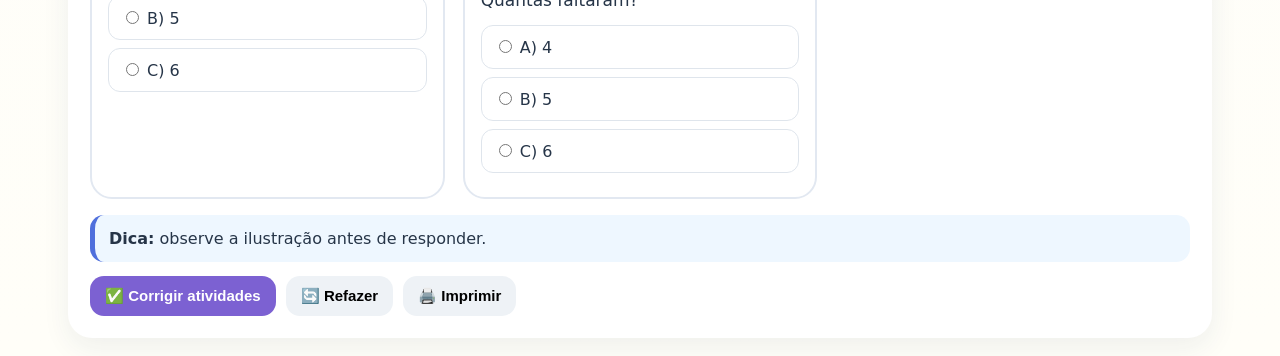
==== commit 2ccbfcde: "Corrige ilustrações e alinhamento das 20 questões" ====
--- a/index.html
+++ b/index.html
@@ -1,218 +1 @@
-<!doctype html>
-<html lang="pt-BR">
-<head>
-<meta charset="utf-8">
-<meta name="viewport" content="width=device-width, initial-scale=1">
-<meta name="theme-color" content="#4f6fdc">
-<title>Matemática — Adição e Subtração</title>
-<style>
-:root {
-  --blue:#4f6fdc; --blue2:#7ea4ff; --purple:#7c61d2; --green:#2d9d78;
-  --red:#e85d75; --yellow:#ffd86a; --ink:#263548; --muted:#66788a;
-  --paper:#ffffff; --bg:#f5f8ff;
-}
-*{box-sizing:border-box}
-body{margin:0;font-family:system-ui,-apple-system,Segoe UI,Roboto,Arial,sans-serif;background:linear-gradient(180deg,#f7faff,#fffef8);color:var(--ink)}
-main{max-width:1180px;margin:auto;padding:18px}
-.hero{background:linear-gradient(135deg,var(--blue),var(--purple));color:#fff;border-radius:30px;padding:30px;box-shadow:0 16px 40px #39589a26}
-.hero h1{font-size:clamp(32px,5vw,56px);margin:8px 0 10px}
-.hero p{font-size:18px;line-height:1.6;max-width:850px;margin:0}
-.badge{display:inline-block;padding:8px 14px;border-radius:999px;background:#ffffff22;border:1px solid #ffffff55;font-weight:700}
-.section{margin-top:22px;background:var(--paper);border-radius:24px;padding:22px;box-shadow:0 10px 28px #22335512}
-.section h2{margin:0 0 12px;color:var(--blue);font-size:30px}
-.cards{display:grid;grid-template-columns:repeat(auto-fit,minmax(230px,1fr));gap:14px}
-.info{border:2px solid #e2e9f5;border-radius:18px;padding:15px;background:#fbfdff}
-.info h3{margin:0 0 6px;font-size:19px}
-.info p{margin:0;line-height:1.5}
-.summary{background:#fff8d8;border:2px solid #ffe08a}
-.filters,.actions{display:flex;gap:10px;flex-wrap:wrap;margin-top:14px}
-button{cursor:pointer;border:0;border-radius:14px;padding:11px 15px;font-size:15px;font-weight:750}
-.filter{background:#eef3fb;color:#334}
-.filter.active,.primary{background:var(--purple);color:#fff}
-.secondary{background:#eef2f6;color:#334}
-.quiz-grid{display:grid;grid-template-columns:repeat(auto-fit,minmax(335px,1fr));gap:18px;margin-top:18px}
-.qcard{border:2px solid #e2e8f1;border-radius:22px;overflow:hidden;background:#fff}
-.qhead{padding:14px 16px;background:linear-gradient(135deg,#f5f9ff,#fffdf7);border-bottom:1px solid #e8edf4}
-.qhead h3{margin:0;font-size:20px}
-.tags{display:flex;gap:7px;flex-wrap:wrap;margin-top:8px}
-.tag{font-size:12px;font-weight:750;border-radius:999px;padding:6px 9px;background:#edf3ff;color:#365e9b}
-.tag.sub{background:#fff0f4;color:#b33e5c}
-.visual{padding:14px;background:#fcfdff;border-bottom:1px solid #e8edf4}
-.canvas{min-height:190px;border-radius:18px;border:2px dashed #dbe5f2;background:linear-gradient(180deg,#fff,#f7fbff);padding:14px;display:flex;align-items:center;justify-content:center}
-.scene{width:100%;display:flex;gap:12px;flex-wrap:wrap;justify-content:center;align-items:center}
-.group{flex:1 1 135px;min-width:130px;background:#fff;border:1px solid #e1e7ef;border-radius:16px;padding:12px;text-align:center}
-.group .name{font-size:13px;color:var(--muted);font-weight:700;margin-bottom:8px}
-.count{font-size:26px;font-weight:800;margin-top:6px}
-.objects{font-size:26px;line-height:1.55;letter-spacing:2px}
-.body{padding:16px}
-.question{font-size:17px;line-height:1.55;margin:0 0 12px}
-.option{display:block;border:1px solid #dfe5ec;border-radius:12px;padding:11px 12px;margin:8px 0;background:#fff;cursor:pointer}
-.option:hover{background:#f8fbff}
-.correct{background:#ebfbf1!important;border-color:#7ad49a!important}
-.wrong{background:#fff1f4!important;border-color:#ff9bb0!important}
-.feedback{display:none;margin-top:10px;padding:12px;border-radius:14px;background:#f8fbff;border:1px solid #dfe7f0;line-height:1.5}
-#result{display:none;margin-top:16px;padding:18px;border-radius:18px;background:#effcf5;border:2px solid #bee6cb;font-size:18px;line-height:1.6}
-.note{margin-top:16px;padding:14px;border-radius:14px;background:#eef7ff;border-left:5px solid var(--blue)}
-footer{padding:26px 0 10px;text-align:center;color:#738190;font-size:14px}
-@media(max-width:700px){main{padding:12px}.section{padding:16px}.quiz-grid{grid-template-columns:1fr}}
-@media print{body{background:white}.hero,.section{box-shadow:none}.actions,.filters{display:none!important}.qcard{break-inside:avoid}}
-</style>
-</head>
-<body>
-<main>
-<section class="hero">
-  <span class="badge">📘 Material interativo completo</span>
-  <h1>Matemática — Adição e Subtração</h1>
-  <p>Estudo inspirado nas páginas 76 a 101 da apostila, com novas situações, novos valores e ilustrações próprias. O arquivo é totalmente autônomo: não depende de imagens externas nem de internet para funcionar depois de aberto.</p>
-</section>
-
-<section class="section summary">
-  <h2>Resumo conferido com a apostila</h2>
-  <div class="cards">
-    <div class="info"><h3>➕ Adição: juntar</h3><p>Quando reunimos duas ou mais quantidades, estamos somando ou adicionando.</p></div>
-    <div class="info"><h3>➕ Adição: acrescentar</h3><p>Quando colocamos mais elementos em uma quantidade que já existia, também usamos a adição.</p></div>
-    <div class="info"><h3>➕ Símbolos da adição</h3><p>Usamos <strong>+</strong> (mais) e <strong>=</strong> (igual a). Exemplo: 3 + 5 = 8.</p></div>
-    <div class="info"><h3>🧠 Fatos básicos da adição</h3><p>Na apostila, são os resultados das adições cujas parcelas estão entre 0 e 9. Eles ajudam no cálculo mental.</p></div>
-    <div class="info"><h3>➖ Subtração: perder</h3><p>Quando perdemos parte de uma quantidade, usamos a subtração para descobrir quanto restou.</p></div>
-    <div class="info"><h3>➖ Subtração: retirar</h3><p>Quando tiramos uma parte de uma quantidade, estamos subtraindo.</p></div>
-    <div class="info"><h3>🧩 Subtração: completar</h3><p>Também usamos a subtração para descobrir quanto falta para chegar a uma quantidade desejada.</p></div>
-    <div class="info"><h3>⚖️ Subtração: comparar</h3><p>Usamos a subtração para descobrir a diferença entre duas quantidades: quanto há a mais ou a menos.</p></div>
-    <div class="info"><h3>➖ Símbolos da subtração</h3><p>Usamos <strong>−</strong> (menos) e <strong>=</strong> (igual a). Exemplo: 5 − 3 = 2.</p></div>
-    <div class="info"><h3>📏 Reta numerada</h3><p>Na adição podemos avançar na reta numerada; na subtração podemos voltar para encontrar o resultado.</p></div>
-    <div class="info"><h3>🔢 Composição e decomposição</h3><p>Podemos separar um número em quantidades menores para facilitar adições e subtrações, sem mudar a quantidade total.</p></div>
-    <div class="info"><h3>⚠️ Atenção</h3><p><strong>Acrescentar</strong> é uma ideia da adição. Na revisão da subtração, a palavra pode aparecer entre as opções como alternativa que não corresponde às ideias estudadas.</p></div>
-  </div>
-</section>
-
-<section class="section">
-  <h2>Atividades com ilustrações</h2>
-  <p>As questões abaixo são novas, mas trabalham o mesmo raciocínio da apostila. Escolha as respostas e depois clique em <strong>Corrigir atividades</strong>.</p>
-  <div class="filters">
-    <button type="button" class="filter active" onclick="filtrar('Todos',this)">Todas</button>
-    <button type="button" class="filter" onclick="filtrar('Adição',this)">Só adição</button>
-    <button type="button" class="filter" onclick="filtrar('Subtração',this)">Só subtração</button>
-  </div>
-  <form id="quiz">
-    <div id="grid" class="quiz-grid"></div>
-    <div class="note"><strong>Dica:</strong> primeiro observe a figura, depois leia o enunciado. Tente fazer a conta mentalmente antes de olhar as alternativas.</div>
-    <div class="actions">
-      <button type="button" class="primary" onclick="corrigir()">✅ Corrigir atividades</button>
-      <button type="reset" class="secondary" onclick="refazer()">🔄 Refazer</button>
-      <button type="button" class="secondary" onclick="window.print()">🖨️ Imprimir</button>
-    </div>
-    <div id="result"></div>
-  </form>
-</section>
-
-<footer>Material de estudo de Matemática — adição e subtração.</footer>
-</main>
-
-<script>
-const atividades=[{"grupo": "Adição", "titulo": "Bolas no cesto", "contexto": "Juntar", "pergunta": "No cesto há 6 bolas e no chão há 4. Quantas bolas há ao todo?", "alternativas": ["8", "10", "12"], "correta": 1, "explicacao": "6 + 4 = 10.", "visual": ["balls", 6, 4]}, {"grupo": "Adição", "titulo": "Camisas no varal", "contexto": "Juntar", "pergunta": "Há 4 camisas verdes, 3 vermelhas e 5 azuis. Quantas camisas há no total?", "alternativas": ["11", "12", "13"], "correta": 1, "explicacao": "4 + 3 + 5 = 12.", "visual": ["shirts", 4, 3, 5]}, {"grupo": "Adição", "titulo": "Copos para a turma", "contexto": "Acrescentar", "pergunta": "Joana levou 7 copos e Pedro levou mais 5. Quantos copos levaram juntos?", "alternativas": ["11", "12", "13"], "correta": 1, "explicacao": "7 + 5 = 12.", "visual": ["cups", 7, 5]}, {"grupo": "Adição", "titulo": "Medalhas da gincana", "contexto": "Juntar", "pergunta": "Rafa ganhou 3 medalhas de manhã e 4 à tarde. Quantas ganhou?", "alternativas": ["6", "7", "8"], "correta": 1, "explicacao": "3 + 4 = 7.", "visual": ["medals", 3, 4]}, {"grupo": "Adição", "titulo": "Carrinhos bate-bate", "contexto": "Acrescentar", "pergunta": "Já havia 5 crianças brincando. Entraram mais 4. Quantas ficaram?", "alternativas": ["8", "9", "10"], "correta": 1, "explicacao": "5 + 4 = 9.", "visual": ["cars", 5, 4]}, {"grupo": "Adição", "titulo": "Chapéus de festa", "contexto": "Acrescentar", "pergunta": "Na mesa há 8 chapéus e chegaram mais 6. Quantos há agora?", "alternativas": ["13", "14", "15"], "correta": 1, "explicacao": "8 + 6 = 14.", "visual": ["hats", 8, 6]}, {"grupo": "Adição", "titulo": "Material escolar", "contexto": "Juntar", "pergunta": "Há 4 lápis, 2 borrachas, 1 régua e 6 canetas. Quantos itens são?", "alternativas": ["11", "12", "13"], "correta": 2, "explicacao": "4 + 2 + 1 + 6 = 13.", "visual": ["school", 4, 2, 1, 6]}, {"grupo": "Adição", "titulo": "Brinquedos da caixa", "contexto": "Juntar", "pergunta": "Há 9 carrinhos e 3 bonecos. Quantos brinquedos há ao todo?", "alternativas": ["11", "12", "13"], "correta": 1, "explicacao": "9 + 3 = 12.", "visual": ["toys", 9, 3]}, {"grupo": "Adição", "titulo": "Reta numérica", "contexto": "Somar", "pergunta": "Comece no 7 e avance 5 casas. Em qual número você chega?", "alternativas": ["11", "12", "13"], "correta": 1, "explicacao": "7 + 5 = 12.", "visual": ["line", 7, 5]}, {"grupo": "Adição", "titulo": "Decomposição", "contexto": "Compor", "pergunta": "Qual soma forma o número 14?", "alternativas": ["10 + 4", "9 + 4", "8 + 5"], "correta": 0, "explicacao": "10 + 4 = 14.", "visual": ["blocks", 10, 4]}, {"grupo": "Subtração", "titulo": "Dinheiro na cantina", "contexto": "Retirar", "pergunta": "Vivian tinha 20 reais e gastou 7. Quanto sobrou?", "alternativas": ["11", "12", "13"], "correta": 2, "explicacao": "20 − 7 = 13.", "visual": ["money", 20, 7]}, {"grupo": "Subtração", "titulo": "Lápis perdidos", "contexto": "Perder", "pergunta": "Hudson tinha 9 lápis e perdeu 4. Com quantos ficou?", "alternativas": ["4", "5", "6"], "correta": 1, "explicacao": "9 − 4 = 5.", "visual": ["pencils", 9, 4]}, {"grupo": "Subtração", "titulo": "Livros retirados", "contexto": "Retirar", "pergunta": "Havia 13 livros. Foram retirados 5. Quantos sobraram?", "alternativas": ["7", "8", "9"], "correta": 1, "explicacao": "13 − 5 = 8.", "visual": ["books", 13, 5]}, {"grupo": "Subtração", "titulo": "Alunos na roda", "contexto": "Completar", "pergunta": "A professora quer 18 alunos na roda. Já há 11. Quantos faltam?", "alternativas": ["6", "7", "8"], "correta": 1, "explicacao": "18 − 11 = 7.", "visual": ["kids", 18, 11]}, {"grupo": "Subtração", "titulo": "Ovos da receita", "contexto": "Completar", "pergunta": "A receita precisa de 10 ovos. Há 6. Quantos faltam?", "alternativas": ["3", "4", "5"], "correta": 1, "explicacao": "10 − 6 = 4.", "visual": ["eggs", 10, 6]}, {"grupo": "Subtração", "titulo": "Açúcar do doce", "contexto": "Completar", "pergunta": "São necessárias 9 colheres de açúcar. Há 5. Quantas faltam?", "alternativas": ["3", "4", "5"], "correta": 1, "explicacao": "9 − 5 = 4.", "visual": ["spoons", 9, 5]}, {"grupo": "Subtração", "titulo": "Comparando idades", "contexto": "Comparar", "pergunta": "Bruna tem 12 anos e Brenda 7. Quantos anos a mais Bruna tem?", "alternativas": ["4", "5", "6"], "correta": 1, "explicacao": "12 − 7 = 5.", "visual": ["ages", 12, 7]}, {"grupo": "Subtração", "titulo": "Ração dos cachorros", "contexto": "Comparar", "pergunta": "Thor recebeu 15 porções e Apollo 9. Quantas porções Apollo recebeu a menos?", "alternativas": ["5", "6", "7"], "correta": 1, "explicacao": "15 − 9 = 6.", "visual": ["bowls", 15, 9]}, {"grupo": "Subtração", "titulo": "Bandejas da padaria", "contexto": "Comparar", "pergunta": "Uma bandeja tem 11 salgados e outra 6. Qual é a diferença?", "alternativas": ["4", "5", "6"], "correta": 1, "explicacao": "11 − 6 = 5.", "visual": ["snacks", 11, 6]}, {"grupo": "Subtração", "titulo": "Maçãs do mercado", "contexto": "Completar", "pergunta": "André queria 14 maçãs e levou 9. Quantas faltaram?", "alternativas": ["4", "5", "6"], "correta": 1, "explicacao": "14 − 9 = 5.", "visual": ["apples", 14, 9]}];
-
-const icons = {
-  balls:"⚽", shirts:"👕", cups:"🥤", medals:"🏅", cars:"🚗", hats:"🎉",
-  school:"✏️", toys:"🧸", line:"🔢", blocks:"🟨", money:"💵", pencils:"✏️",
-  books:"📚", kids:"🧒", eggs:"🥚", spoons:"🥄", ages:"🎂", bowls:"🍽️",
-  snacks:"🥟", apples:"🍎"
-};
-
-function objects(icon,n){
-  let s="";
-  for(let i=0;i<n;i++) s+=icon+" ";
-  return s.trim();
-}
-
-function visual(v){
-  const k=v[0], a=v[1], b=v[2], c=v[3];
-  if(k==="shirts"){
-    return `<div class="scene">
-      <div class="group"><div class="name">Verdes</div><div class="objects">${objects("🟩",a)}</div><div class="count">${a}</div></div>
-      <div class="group"><div class="name">Vermelhas</div><div class="objects">${objects("🟥",b)}</div><div class="count">${b}</div></div>
-      <div class="group"><div class="name">Azuis</div><div class="objects">${objects("🟦",c)}</div><div class="count">${c}</div></div>
-    </div>`;
-  }
-  if(k==="school"){
-    const vals=[["✏️",a,"Lápis"],["🩹",b,"Borrachas"],["📏",c,"Régua"],["🖊️",6,"Canetas"]];
-    return `<div class="scene">${vals.map(x=>`<div class="group"><div class="name">${x[2]}</div><div class="objects">${objects(x[0],x[1])}</div><div class="count">${x[1]}</div></div>`).join("")}</div>`;
-  }
-  if(k==="line"){
-    let nums=""; for(let i=0;i<=14;i++) nums+=`<span style="display:inline-block;min-width:30px;padding:8px 4px;border:1px solid #d9e2ef">${i}</span>`;
-    return `<div style="width:100%;text-align:center"><div style="font-weight:700;margin-bottom:10px">Comece em ${a} e avance ${b}</div><div style="overflow:auto;white-space:nowrap">${nums}</div></div>`;
-  }
-  if(k==="blocks"){
-    return `<div class="scene"><div class="group"><div class="name">Decompondo 14</div><div class="objects">${objects("🟨",a)} ${objects("🟦",b)}</div><div class="count">${a} + ${b}</div></div></div>`;
-  }
-  if(k==="money"){
-    return `<div class="scene"><div class="group"><div class="name">Tinha</div><div class="objects">💵</div><div class="count">R$ ${a}</div></div><div class="group"><div class="name">Gastou</div><div class="objects">🛒</div><div class="count">R$ ${b}</div></div></div>`;
-  }
-  if(["kids","eggs","spoons","ages","bowls","snacks","apples"].includes(k)){
-    const labelMap={kids:["Total desejado","Já estão"],eggs:["Precisa","Tem"],spoons:["Precisa","Tem"],ages:["Bruna","Brenda"],bowls:["Thor","Apollo"],snacks:["Bandeja A","Bandeja B"],apples:["Queria","Levou"]};
-    const [la,lb]=labelMap[k];
-    const ic=icons[k];
-    return `<div class="scene"><div class="group"><div class="name">${la}</div><div class="objects">${ic}</div><div class="count">${a}</div></div><div class="group"><div class="name">${lb}</div><div class="objects">${ic}</div><div class="count">${b}</div></div></div>`;
-  }
-  const ic=icons[k]||"🔵";
-  return `<div class="scene"><div class="group"><div class="name">Grupo 1</div><div class="objects">${objects(ic,a)}</div><div class="count">${a}</div></div><div class="group"><div class="name">Grupo 2</div><div class="objects">${objects(ic,b)}</div><div class="count">${b}</div></div></div>`;
-}
-
-function montar(){
-  const grid=document.getElementById("grid");
-  grid.innerHTML="";
-  atividades.forEach((q,i)=>{
-    const card=document.createElement("div");
-    card.className="qcard";
-    card.dataset.grupo=q.grupo;
-    card.innerHTML=`
-      <div class="qhead"><h3>${i+1}. ${q.titulo}</h3>
-        <div class="tags"><span class="tag ${q.grupo==="Subtração"?"sub":"add"}">${q.grupo}</span><span class="tag">${q.contexto}</span></div>
-      </div>
-      <div class="visual"><div class="canvas">${visual(q.visual)}</div></div>
-      <div class="body">
-        <p class="question">${q.pergunta}</p>
-        ${q.alternativas.map((x,j)=>`<label class="option"><input type="radio" name="q${i}" value="${j}"> ${String.fromCharCode(65+j)}) ${x}</label>`).join("")}
-        <div class="feedback"></div>
-      </div>`;
-    grid.appendChild(card);
-  });
-}
-
-function filtrar(grupo,btn){
-  document.querySelectorAll(".filter").forEach(b=>b.classList.remove("active"));
-  btn.classList.add("active");
-  document.querySelectorAll(".qcard").forEach(c=>c.style.display=(grupo==="Todos"||c.dataset.grupo===grupo)?"":"none");
-}
-
-function corrigir(){
-  let ac=0,resp=0,add=0,sub=0;
-  document.querySelectorAll(".qcard").forEach((card,i)=>{
-    card.querySelectorAll(".option").forEach(x=>x.classList.remove("correct","wrong"));
-    const q=atividades[i], m=card.querySelector("input:checked"), fb=card.querySelector(".feedback");
-    if(!m){fb.style.display="block";fb.innerHTML="⚠️ <strong>Não respondida.</strong>";return;}
-    resp++;
-    const v=Number(m.value);
-    if(v===q.correta){
-      ac++; if(q.grupo==="Adição")add++; else sub++;
-      m.closest(".option").classList.add("correct");
-      fb.innerHTML="✅ <strong>Correto!</strong> "+q.explicacao;
-    } else {
-      m.closest(".option").classList.add("wrong");
-      card.querySelectorAll(".option")[q.correta].classList.add("correct");
-      fb.innerHTML="❌ <strong>Vamos revisar:</strong> "+q.explicacao;
-    }
-    fb.style.display="block";
-  });
-  const r=document.getElementById("result");
-  r.innerHTML=`Respondidas: <strong>${resp}/${atividades.length}</strong><br>Adição: <strong>${add}/10</strong> | Subtração: <strong>${sub}/10</strong><br>Total: <strong>${ac}/${atividades.length}</strong><br>${ac>=18?"🌟 Excelente!":ac>=14?"👏 Muito bom!":ac>=10?"🙂 Bom trabalho! Revise os erros.":"💪 Continue treinando e tente novamente."}`;
-  r.style.display="block"; r.scrollIntoView({behavior:"smooth",block:"center"});
-}
-function refazer(){
-  document.querySelectorAll('input[type="radio"]').forEach(x=>x.checked=false);
-  document.querySelectorAll(".option").forEach(x=>x.classList.remove("correct","wrong"));
-  document.querySelectorAll(".feedback").forEach(x=>{x.style.display="none";x.innerHTML=""});
-  const r=document.getElementById("result"); r.style.display="none"; r.innerHTML="";
-}
-montar();
-</script>
-</body>
-</html>+<!doctype html><html lang="pt-BR"><head><meta charset="utf-8"><meta name="viewport" content="width=device-width,initial-scale=1"><meta name="theme-color" content="#4f6fdc"><title>Matemática — Adição e Subtração</title><style>:root{--b:#4f6fdc;--p:#7c61d2;--i:#263548;--m:#66788a;--l:#dfe7f2}*{box-sizing:border-box}body{margin:0;font-family:system-ui,-apple-system,Segoe UI,Roboto,Arial,sans-serif;background:linear-gradient(#f7faff,#fffef8);color:var(--i)}main{max-width:1180px;margin:auto;padding:18px}.hero{background:linear-gradient(135deg,var(--b),var(--p));color:#fff;border-radius:30px;padding:30px}.hero h1{font-size:clamp(32px,5vw,56px);margin:8px 0 10px}.hero p{font-size:18px;line-height:1.6}.badge{display:inline-block;padding:8px 14px;border-radius:999px;background:#ffffff22;border:1px solid #ffffff55;font-weight:700}.section{margin-top:22px;background:#fff;border-radius:24px;padding:22px;box-shadow:0 10px 28px #22335512}.section h2{margin:0 0 12px;color:var(--b);font-size:30px}.cards{display:grid;grid-template-columns:repeat(auto-fit,minmax(230px,1fr));gap:14px}.info{border:2px solid #e2e9f5;border-radius:18px;padding:15px;background:#fbfdff}.info h3{margin:0 0 6px}.summary{background:#fff8d8;border:2px solid #ffe08a}.filters,.actions{display:flex;gap:10px;flex-wrap:wrap;margin-top:14px}button{cursor:pointer;border:0;border-radius:14px;padding:11px 15px;font-size:15px;font-weight:750}.filter{background:#eef3fb}.filter.active,.primary{background:var(--p);color:#fff}.secondary{background:#eef2f6}.quiz-grid{display:grid;grid-template-columns:repeat(auto-fit,minmax(335px,1fr));gap:18px;margin-top:18px}.qcard{border:2px solid #e2e8f1;border-radius:22px;overflow:hidden;background:#fff}.qhead{padding:14px 16px;background:linear-gradient(135deg,#f5f9ff,#fffdf7);border-bottom:1px solid #e8edf4}.qhead h3{margin:0;font-size:20px}.tags{display:flex;gap:7px;flex-wrap:wrap;margin-top:8px}.tag{font-size:12px;font-weight:750;border-radius:999px;padding:6px 9px;background:#edf3ff;color:#365e9b}.tag.sub{background:#fff0f4;color:#b33e5c}.visual{padding:14px;background:#fcfdff;border-bottom:1px solid #e8edf4}.canvas{min-height:210px;border-radius:18px;border:2px dashed #dbe5f2;background:linear-gradient(#fff,#f7fbff);padding:14px;display:flex;align-items:center;justify-content:center}.row,.scene{display:flex;gap:12px;flex-wrap:wrap;justify-content:center;align-items:stretch;width:100%}.box{flex:1 1 140px;min-width:130px;background:#fff;border:1px solid var(--l);border-radius:16px;padding:12px;text-align:center}.name{font-size:13px;color:var(--m);font-weight:800;margin-bottom:8px;text-transform:uppercase}.objs{font-size:27px;line-height:1.5;word-break:break-word}.count{font-size:26px;font-weight:800;margin-top:6px}.legend{font-size:13px;color:#59697b;margin-top:8px;text-align:center}.body{padding:16px}.question{font-size:17px;line-height:1.55;margin:0 0 12px}.option{display:block;border:1px solid #dfe5ec;border-radius:12px;padding:11px 12px;margin:8px 0;background:#fff;cursor:pointer}.correct{background:#ebfbf1!important;border-color:#7ad49a!important}.wrong{background:#fff1f4!important;border-color:#ff9bb0!important}.feedback{display:none;margin-top:10px;padding:12px;border-radius:14px;background:#f8fbff;border:1px solid #dfe7f0}.note{margin-top:16px;padding:14px;border-radius:14px;background:#eef7ff;border-left:5px solid var(--b)}#result{display:none;margin-top:16px;padding:18px;border-radius:18px;background:#effcf5;border:2px solid #bee6cb;font-size:18px;line-height:1.6}.shirt{display:inline-block;width:30px;height:30px;margin:2px}.hat{display:inline-block;width:0;height:0;border-left:13px solid transparent;border-right:13px solid transparent;border-bottom:28px solid #ff7b54;position:relative;margin:4px}.hat:after{content:"";position:absolute;left:-14px;top:25px;width:28px;height:5px;border-radius:8px;background:#5e78d8}.eraser{display:inline-block;width:30px;height:17px;border-radius:4px;background:linear-gradient(90deg,#f08aa1 0 65%,#5f7fd7 65%);border:2px solid #6b7480;margin:3px}.numline{display:flex;min-width:465px;border:1px solid #d8e1ef;border-radius:12px;overflow:hidden;background:#fff}.num{width:31px;padding:8px 0;text-align:center;border-right:1px solid #d8e1ef;font-weight:700}@media(max-width:700px){main{padding:12px}.section{padding:16px}.quiz-grid{grid-template-columns:1fr}}@media print{.actions,.filters{display:none!important}.qcard{break-inside:avoid}}</style></head><body><main><section class="hero"><span class="badge">📘 Material interativo completo</span><h1>Matemática — Adição e Subtração</h1><p>Estudo inspirado nas páginas 76 a 101 da apostila, com novas situações, novos valores e ilustrações próprias. Todas as atividades foram revisadas para que o desenho combine com o enunciado.</p></section><section class="section summary"><h2>Resumo conferido com a apostila</h2><div class="cards"><div class="info"><h3>➕ Juntar</h3><p>Reunir duas ou mais quantidades.</p></div><div class="info"><h3>➕ Acrescentar</h3><p>Colocar mais elementos em uma quantidade existente.</p></div><div class="info"><h3>➖ Perder</h3><p>Usar a subtração para descobrir quanto restou.</p></div><div class="info"><h3>➖ Retirar</h3><p>Tirar uma parte de uma quantidade.</p></div><div class="info"><h3>🧩 Completar</h3><p>Descobrir quanto falta para chegar a um total.</p></div><div class="info"><h3>⚖️ Comparar</h3><p>Descobrir quanto há a mais ou a menos.</p></div><div class="info"><h3>📏 Reta numerada</h3><p>Na adição avançamos; na subtração voltamos.</p></div><div class="info"><h3>🔢 Decomposição</h3><p>Separar números em partes menores para facilitar os cálculos.</p></div></div></section><section class="section"><h2>Atividades com ilustrações</h2><p>Escolha as respostas e depois clique em <strong>Corrigir atividades</strong>.</p><div class="filters"><button type="button" class="filter active" onclick="filtrar('Todos',this)">Todas</button><button type="button" class="filter" onclick="filtrar('Adição',this)">Só adição</button><button type="button" class="filter" onclick="filtrar('Subtração',this)">Só subtração</button></div><form id="quiz"><div id="grid" class="quiz-grid"></div><div class="note"><strong>Dica:</strong> observe a ilustração antes de responder.</div><div class="actions"><button type="button" class="primary" onclick="corrigir()">✅ Corrigir atividades</button><button type="reset" class="secondary" onclick="refazer()">🔄 Refazer</button><button type="button" class="secondary" onclick="window.print()">🖨️ Imprimir</button></div><div id="result"></div></form></section></main><script>const A=[['Adição','Bolas no cesto','Juntar','No cesto há 6 bolas e no chão há 4. Quantas bolas há ao todo?',['8','10','12'],1,'6 + 4 = 10.',['balls',6,4]],['Adição','Camisas no varal','Juntar','Há 4 camisas verdes, 3 vermelhas e 5 azuis. Quantas camisas há no total?',['11','12','13'],1,'4 + 3 + 5 = 12.',['shirts',4,3,5]],['Adição','Copos para a turma','Acrescentar','Joana levou 7 copos e Pedro levou mais 5. Quantos copos levaram juntos?',['11','12','13'],1,'7 + 5 = 12.',['cups',7,5]],['Adição','Medalhas da gincana','Juntar','Rafa ganhou 3 medalhas de manhã e 4 à tarde. Quantas ganhou?',['6','7','8'],1,'3 + 4 = 7.',['medals',3,4]],['Adição','Carrinhos bate-bate','Acrescentar','Já havia 5 crianças brincando. Entraram mais 4. Quantas ficaram?',['8','9','10'],1,'5 + 4 = 9.',['kidsadd',5,4]],['Adição','Chapéus de festa','Acrescentar','Na mesa há 8 chapéus e chegaram mais 6. Quantos há agora?',['13','14','15'],1,'8 + 6 = 14.',['hats',8,6]],['Adição','Material escolar','Juntar','Há 4 lápis, 2 borrachas, 1 régua e 6 canetas. Quantos itens são?',['11','12','13'],2,'4 + 2 + 1 + 6 = 13.',['school',4,2,1,6]],['Adição','Brinquedos da caixa','Juntar','Há 9 carrinhos e 3 ursos de pelúcia. Quantos brinquedos há ao todo?',['11','12','13'],1,'9 + 3 = 12.',['toys',9,3]],['Adição','Reta numérica','Somar','Comece no 7 e avance 5 casas. Em qual número você chega?',['11','12','13'],1,'7 + 5 = 12.',['line',7,5]],['Adição','Decomposição','Compor','Qual soma forma o número 14?',['10 + 4','9 + 4','8 + 5'],0,'10 + 4 = 14.',['blocks',10,4]],['Subtração','Dinheiro na cantina','Retirar','Vivian tinha 20 reais e gastou 7. Quanto sobrou?',['11','12','13'],2,'20 − 7 = 13.',['money',20,7]],['Subtração','Lápis perdidos','Perder','Hudson tinha 9 lápis e perdeu 4. Com quantos ficou?',['4','5','6'],1,'9 − 4 = 5.',['pencils',9,4]],['Subtração','Livros retirados','Retirar','Havia 13 livros. Foram retirados 5. Quantos sobraram?',['7','8','9'],1,'13 − 5 = 8.',['books',13,5]],['Subtração','Alunos na roda','Completar','A professora quer 18 alunos na roda. Já há 11. Quantos faltam?',['6','7','8'],1,'18 − 11 = 7.',['kids',18,11]],['Subtração','Ovos da receita','Completar','A receita precisa de 10 ovos. Há 6. Quantos faltam?',['3','4','5'],1,'10 − 6 = 4.',['eggs',10,6]],['Subtração','Açúcar do doce','Completar','São necessárias 9 colheres de açúcar. Há 5. Quantas faltam?',['3','4','5'],1,'9 − 5 = 4.',['spoons',9,5]],['Subtração','Comparando idades','Comparar','Bruna tem 12 anos e Brenda 7. Quantos anos a mais Bruna tem?',['4','5','6'],1,'12 − 7 = 5.',['ages',12,7]],['Subtração','Ração dos cachorros','Comparar','Thor recebeu 15 porções e Apollo 9. Quantas porções Apollo recebeu a menos?',['5','6','7'],1,'15 − 9 = 6.',['bowls',15,9]],['Subtração','Bandejas da padaria','Comparar','Uma bandeja tem 11 salgados e outra 6. Qual é a diferença?',['4','5','6'],1,'11 − 6 = 5.',['snacks',11,6]],['Subtração','Maçãs do mercado','Completar','André queria 14 maçãs e levou 9. Quantas faltaram?',['4','5','6'],1,'14 − 9 = 5.',['apples',14,9]]];function obj(x,n){return Array.from({length:n},()=>x).join(' ')}function svgshirt(c){return `<svg class="shirt" viewBox="0 0 64 64"><path d="M19 10 9 18l7 10 6-4v28h20V24l6 4 7-10-10-8-8 5H27z" fill="${c}" stroke="#5f6b78" stroke-width="2"/></svg>`}function box(n,o,c){return `<div class="box"><div class="name">${n}</div><div class="objs">${o}</div><div class="count">${c}</div></div>`}function V(v){let[k,a,b,c,d]=v;if(k==='balls')return `<div>${'<div class="row">'+box('Dentro do cesto',obj('⚽',a),a)+box('No chão',obj('⚽',b),b)+'</div>'}<div class="legend">As bolas aparecem exatamente nos dois lugares citados no enunciado.</div></div>`;if(k==='shirts')return `<div class="scene">${box('Camisas verdes',Array.from({length:a},()=>svgshirt('#4caf50')).join(''),a)}${box('Camisas vermelhas',Array.from({length:b},()=>svgshirt('#ef5350')).join(''),b)}${box('Camisas azuis',Array.from({length:c},()=>svgshirt('#42a5f5')).join(''),c)}</div>`;if(k==='cups')return `<div class="row">${box('Joana 👧',obj('🥤',a),a)}${box('Pedro 👦',obj('🥤',b),b)}</div>`;if(k==='medals')return `<div class="row">${box('De manhã 🌞',obj('🏅',a),a)}${box('À tarde 🌤️',obj('🏅',b),b)}</div>`;if(k==='kidsadd')return `<div class="row">${box('Já brincavam 🎠',obj('🧒',a),a)}${box('Entraram depois ➡️',obj('🧒',b),b)}</div>`;if(k==='hats')return `<div class="row">${box('Na mesa',Array.from({length:a},()=>'<span class="hat"></span>').join(''),a)}${box('Chegaram mais',Array.from({length:b},()=>'<span class="hat"></span>').join(''),b)}</div>`;if(k==='school')return `<div class="scene">${box('Lápis',obj('✏️',a),a)}${box('Borrachas',Array.from({length:b},()=>'<span class="eraser"></span>').join(''),b)}${box('Régua',obj('📏',c),c)}${box('Canetas',obj('🖊️',d),d)}</div>`;if(k==='toys')return `<div class="row">${box('Carrinhos',obj('🚙',a),a)}${box('Ursos de pelúcia',obj('🧸',b),b)}</div>`;if(k==='line'){let s='';for(let i=0;i<=14;i++)s+=`<div class="num">${i}</div>`;return `<div style="width:100%;overflow:auto"><div class="name">Comece em ${a} e avance ${b} casas</div><div class="numline">${s}</div><div class="legend">Partida: ${a} → +${b}</div></div>`}if(k==='blocks')return `<div class="row">${box('Primeira parte','🟨'.repeat(a),a)}${box('Segunda parte','🟦'.repeat(b),b)}</div><div class="legend">${a} + ${b} = 14</div>`;if(k==='money')return `<div class="row">${box('Vivian tinha 👛','💵','R$ '+a)}${box('Gastou 🛒','💸','R$ '+b)}</div>`;if(k==='pencils')return `<div class="row">${box('Tinha',obj('✏️',a),a)}${box('Perdeu',obj('✏️',b),b)}</div>`;if(k==='books')return `<div class="row">${box('Havia na estante',obj('📚',a),a)}${box('Foram retirados',obj('📕',b),b)}</div>`;if(k==='kids')return `<div class="row">${box('Total desejado 👩‍🏫',obj('🧒',a),a)}${box('Já estão na roda ⭕',obj('🧒',b),b)}</div>`;if(k==='eggs')return `<div class="row">${box('Receita precisa',obj('🥚',a),a)}${box('Já tem',obj('🥚',b),b)}</div>`;if(k==='spoons')return `<div class="row">${box('Precisa',obj('🥄',a),a)}${box('Tem',obj('🥄',b),b)}</div>`;if(k==='ages')return `<div class="row">${box('Bruna 🎂','👧',a+' anos')}${box('Brenda 🎂','👧',b+' anos')}</div>`;if(k==='bowls')return `<div class="row">${box('Thor 🐶',obj('🥣',a),a)}${box('Apollo 🐕',obj('🥣',b),b)}</div>`;if(k==='snacks')return `<div class="row">${box('Bandeja A',obj('🥟',a),a)}${box('Bandeja B',obj('🥟',b),b)}</div>`;if(k==='apples')return `<div class="row">${box('André queria',obj('🍎',a),a)}${box('André levou',obj('🍎',b),b)}</div>`;return ''}function montar(){let g=document.getElementById('grid');g.innerHTML='';A.forEach((q,i)=>{let[gpo,t,ctx,p,opts,cor,exp,v]=q,c=document.createElement('div');c.className='qcard';c.dataset.grupo=gpo;c.innerHTML=`<div class="qhead"><h3>${i+1}. ${t}</h3><div class="tags"><span class="tag ${gpo==='Subtração'?'sub':''}">${gpo}</span><span class="tag">${ctx}</span></div></div><div class="visual"><div class="canvas">${V(v)}</div></div><div class="body"><p class="question">${p}</p>${opts.map((x,j)=>`<label class="option"><input type="radio" name="q${i}" value="${j}"> ${String.fromCharCode(65+j)}) ${x}</label>`).join('')}<div class="feedback"></div></div>`;g.appendChild(c)})}function filtrar(g,b){document.querySelectorAll('.filter').forEach(x=>x.classList.remove('active'));b.classList.add('active');document.querySelectorAll('.qcard').forEach(c=>c.style.display=g==='Todos'||c.dataset.grupo===g?'':'none')}function corrigir(){let ac=0,rp=0,ad=0,su=0;document.querySelectorAll('.qcard').forEach((c,i)=>{c.querySelectorAll('.option').forEach(x=>x.classList.remove('correct','wrong'));let q=A[i],m=c.querySelector('input:checked'),f=c.querySelector('.feedback');if(!m){f.style.display='block';f.innerHTML='⚠️ <strong>Não respondida.</strong>';return}rp++;let v=+m.value;if(v===q[5]){ac++;q[0]==='Adição'?ad++:su++;m.closest('.option').classList.add('correct');f.innerHTML='✅ <strong>Correto!</strong> '+q[6]}else{m.closest('.option').classList.add('wrong');c.querySelectorAll('.option')[q[5]].classList.add('correct');f.innerHTML='❌ <strong>Vamos revisar:</strong> '+q[6]}f.style.display='block'});let r=document.getElementById('result');r.innerHTML=`Respondidas: <strong>${rp}/20</strong><br>Adição: <strong>${ad}/10</strong> | Subtração: <strong>${su}/10</strong><br>Total: <strong>${ac}/20</strong><br>${ac>=18?'🌟 Excelente!':ac>=14?'👏 Muito bom!':ac>=10?'🙂 Bom trabalho! Revise os erros.':'💪 Continue treinando e tente novamente.'}`;r.style.display='block';r.scrollIntoView({behavior:'smooth',block:'center'})}function refazer(){document.querySelectorAll('input[type=radio]').forEach(x=>x.checked=false);document.querySelectorAll('.option').forEach(x=>x.classList.remove('correct','wrong'));document.querySelectorAll('.feedback').forEach(x=>{x.style.display='none';x.innerHTML=''});document.getElementById('result').style.display='none'}montar();</script></body></html>
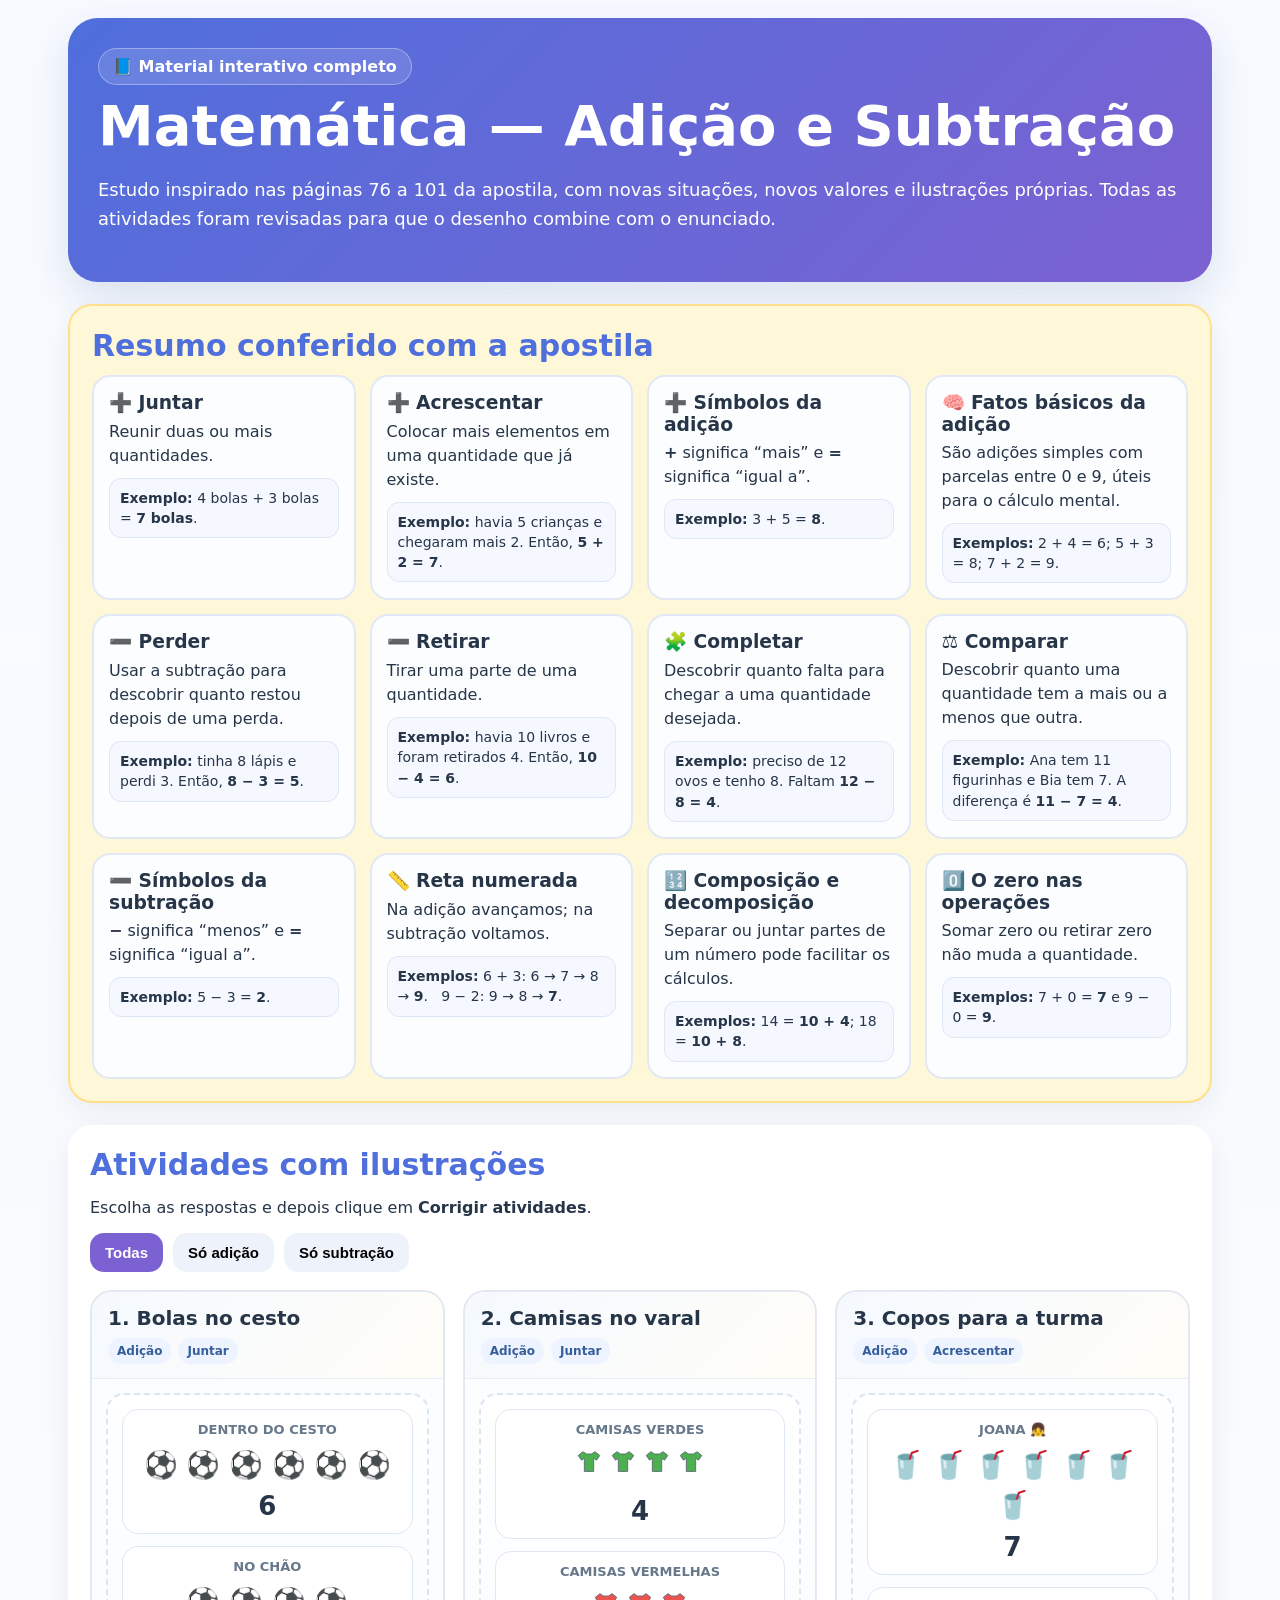
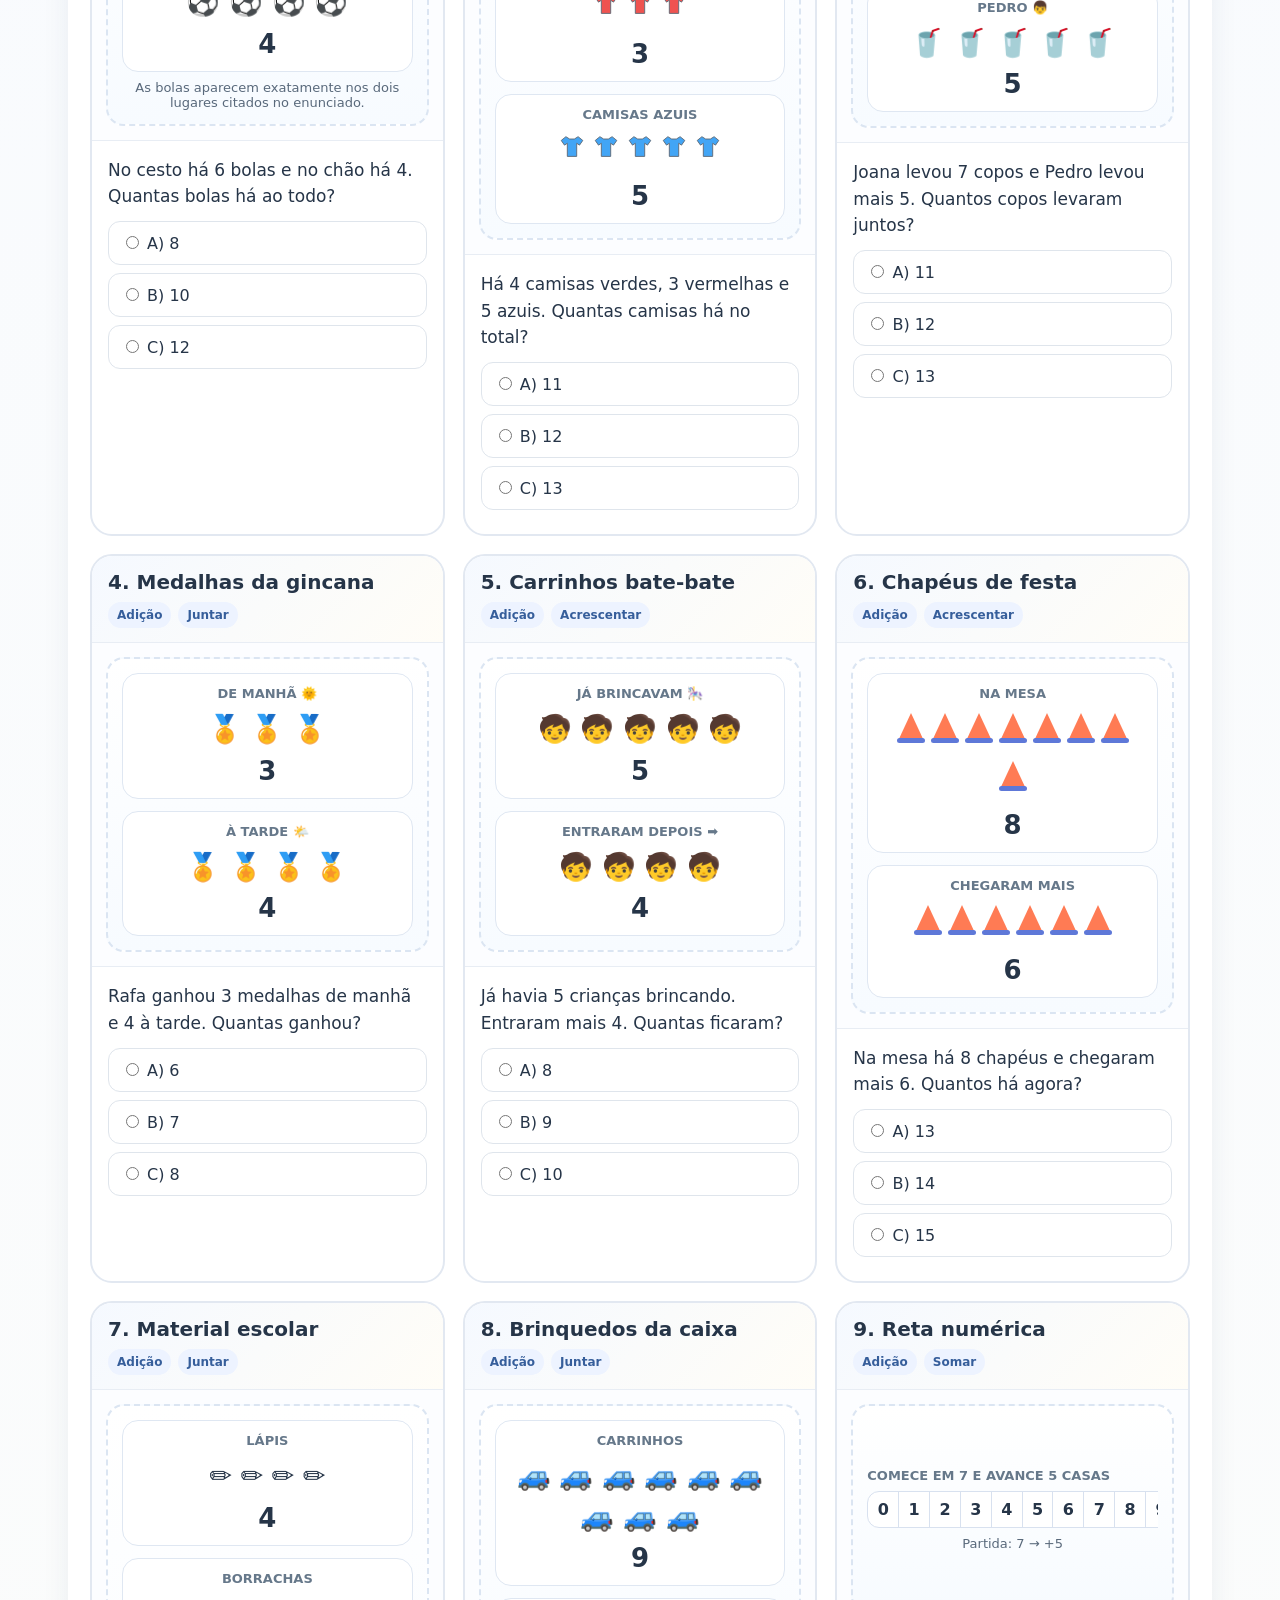
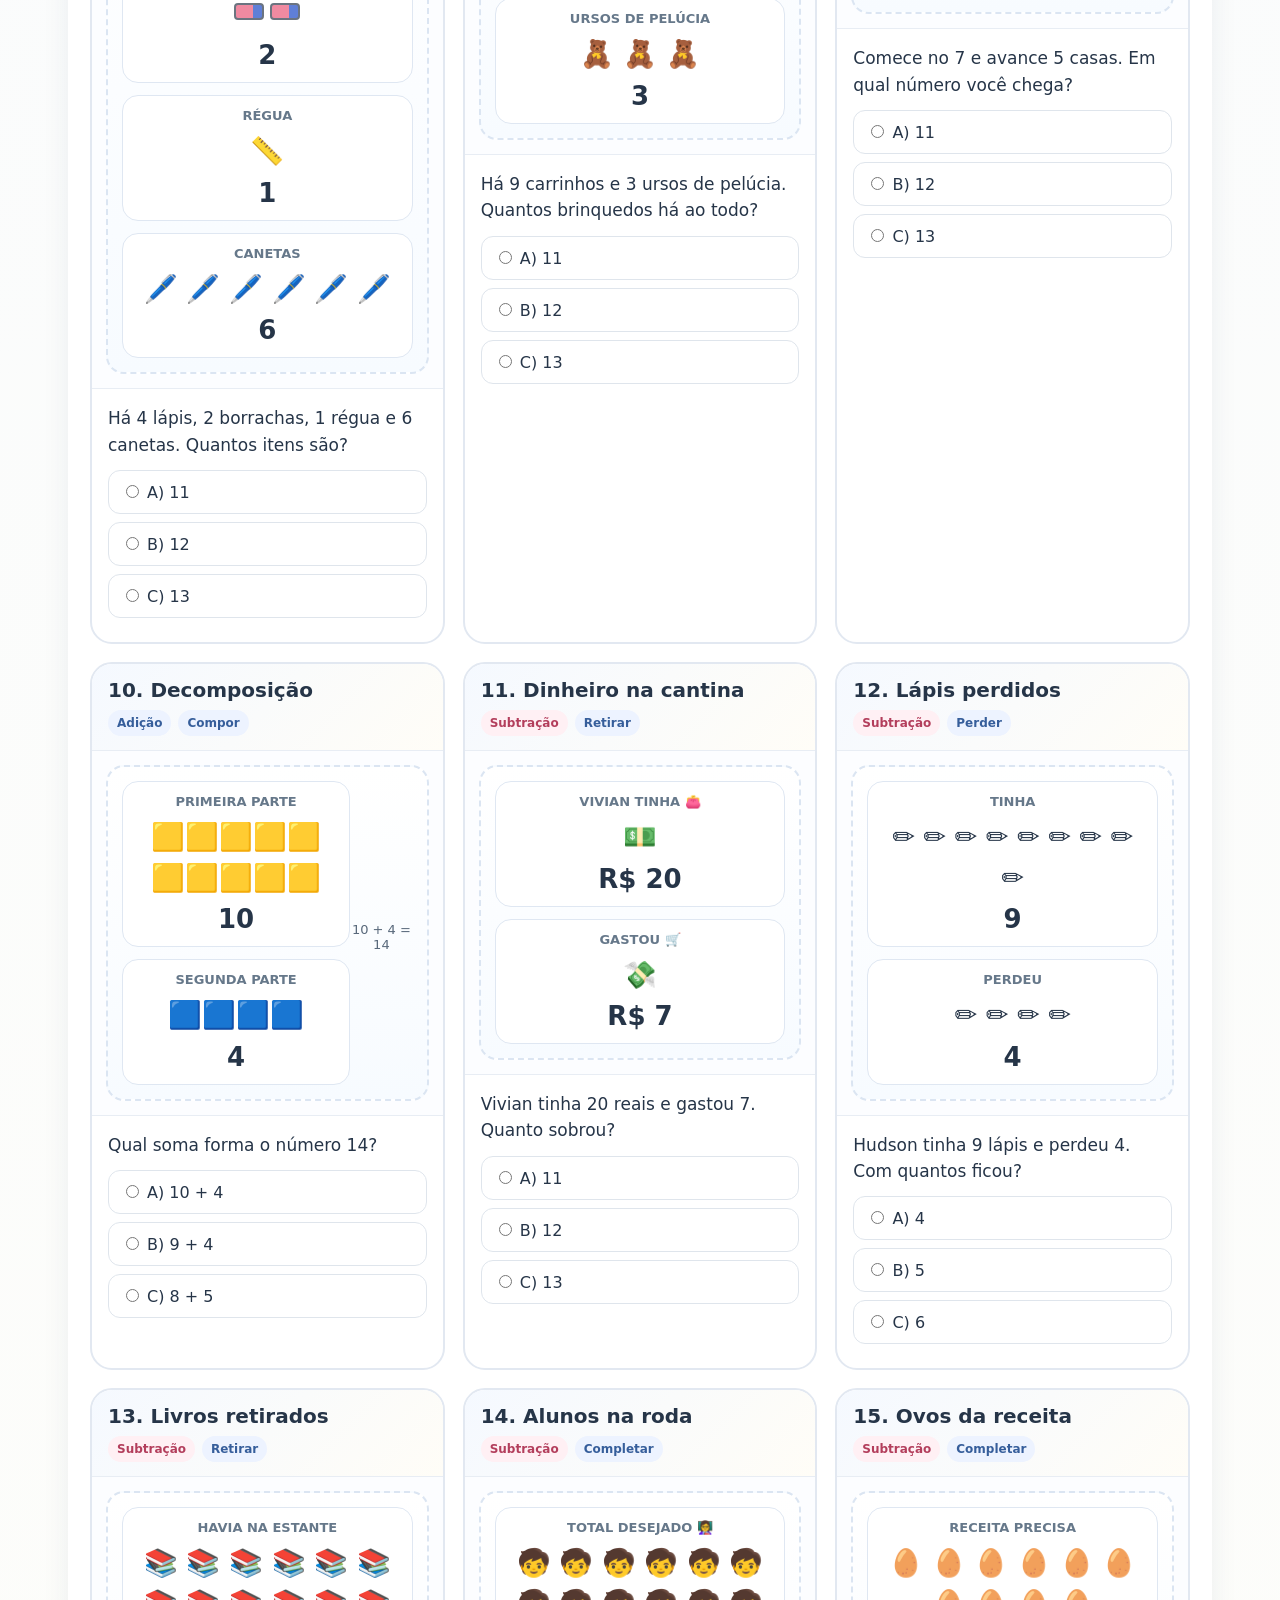
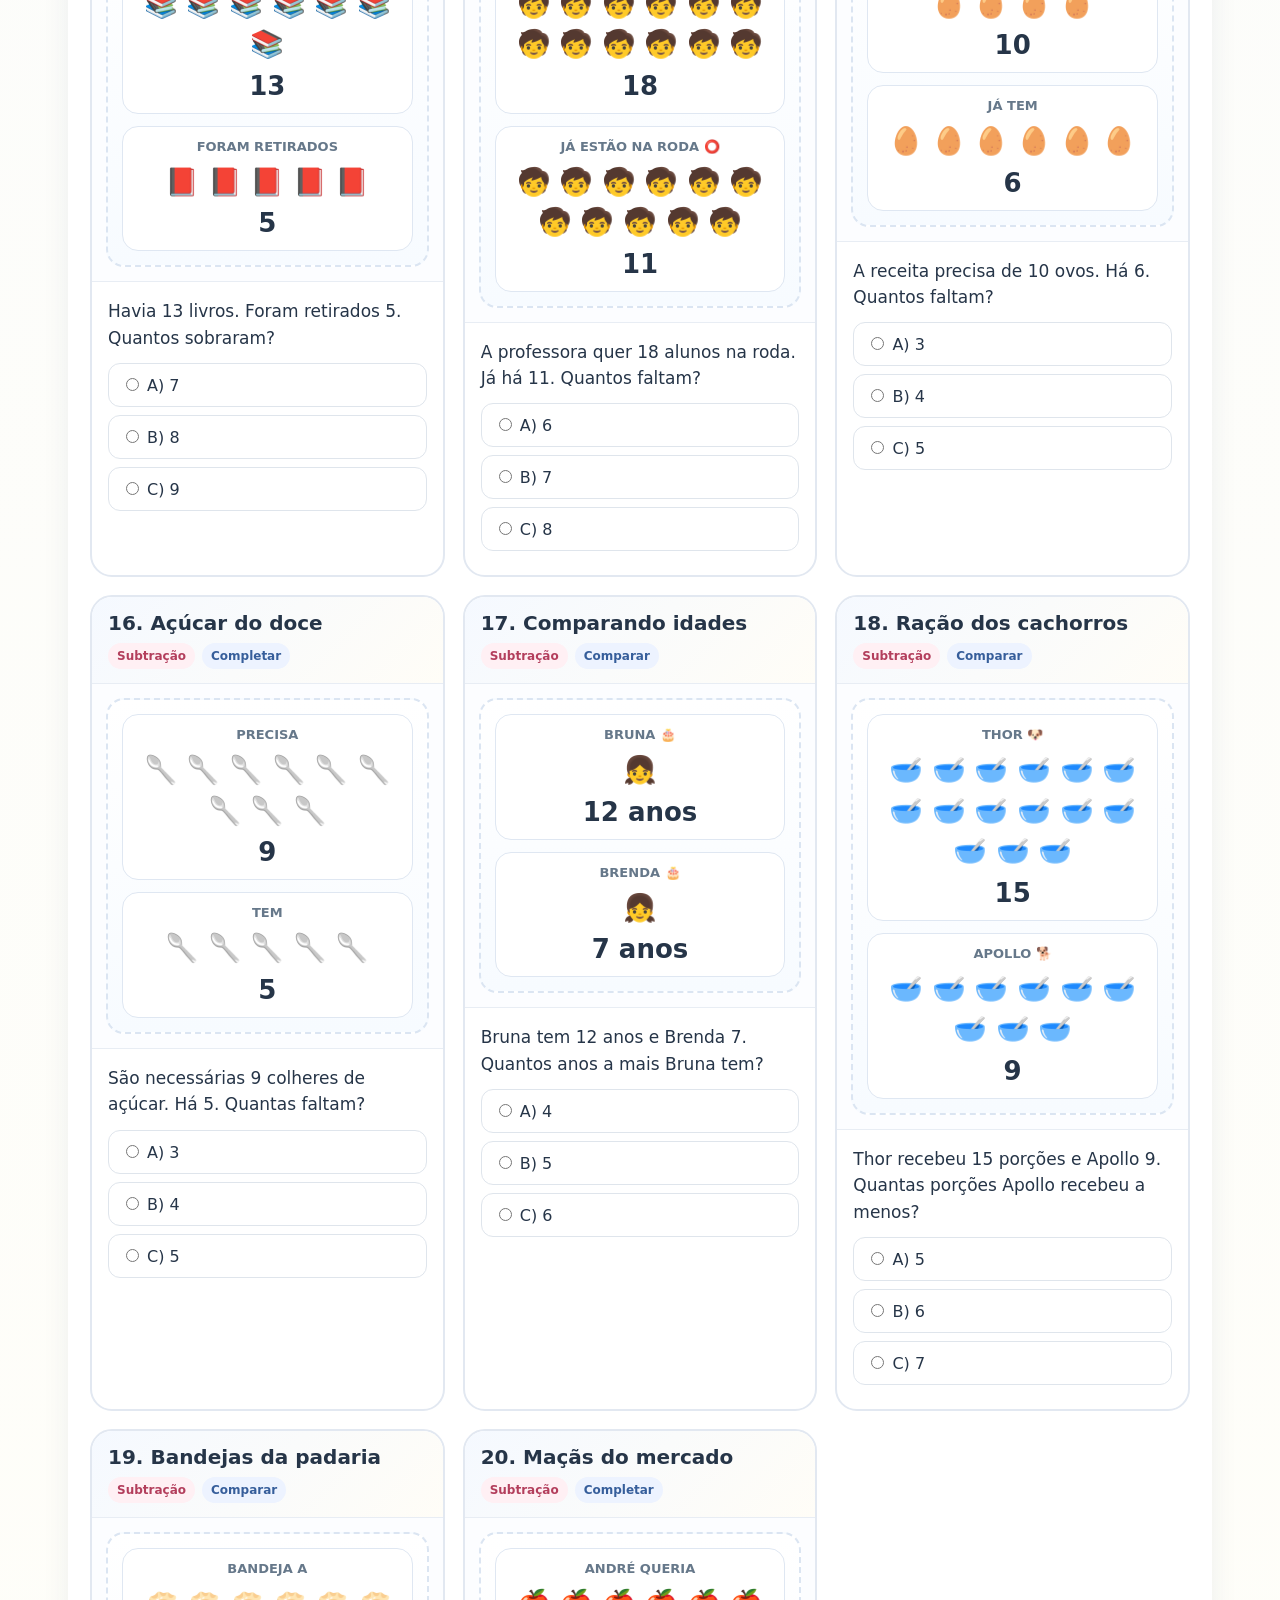
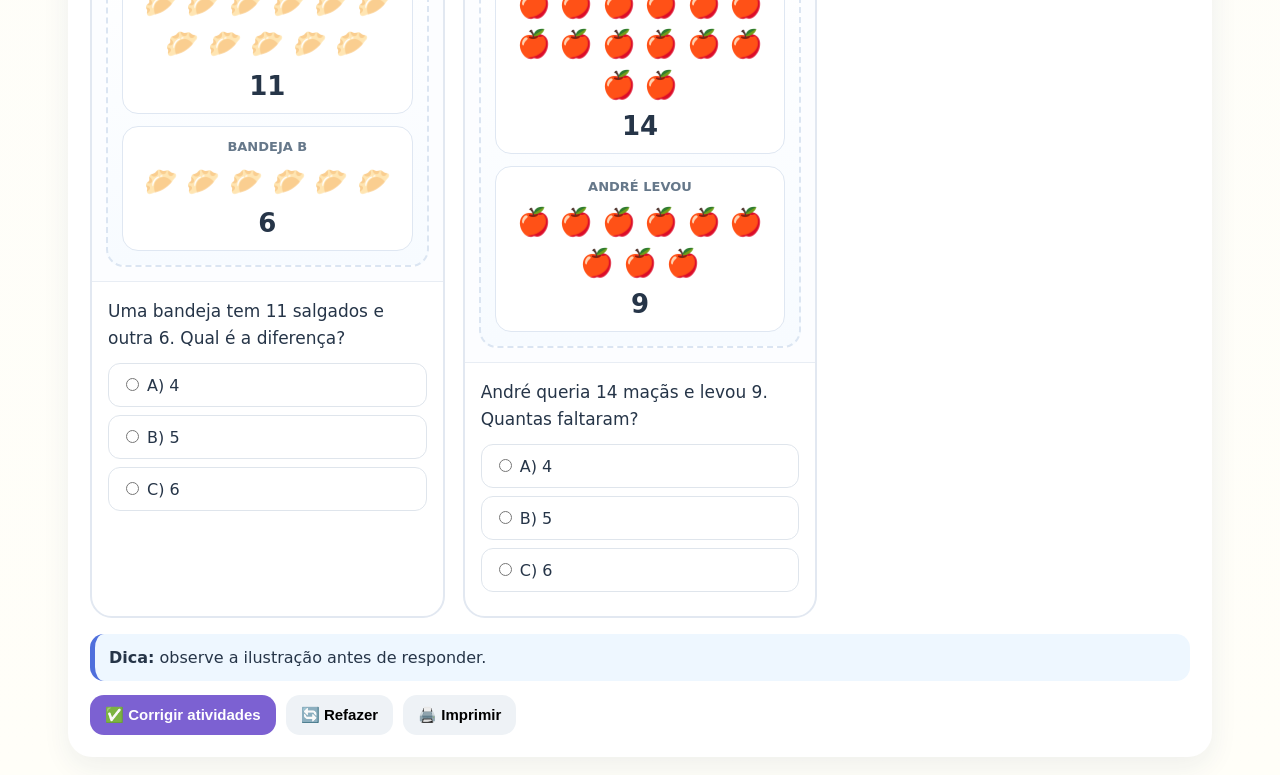
==== commit e71ab2a8: "Adiciona exemplos ao resumo de Matemática" ====
--- a/index.html
+++ b/index.html
@@ -1 +1 @@
-<!doctype html><html lang="pt-BR"><head><meta charset="utf-8"><meta name="viewport" content="width=device-width,initial-scale=1"><meta name="theme-color" content="#4f6fdc"><title>Matemática — Adição e Subtração</title><style>:root{--b:#4f6fdc;--p:#7c61d2;--i:#263548;--m:#66788a;--l:#dfe7f2}*{box-sizing:border-box}body{margin:0;font-family:system-ui,-apple-system,Segoe UI,Roboto,Arial,sans-serif;background:linear-gradient(#f7faff,#fffef8);color:var(--i)}main{max-width:1180px;margin:auto;padding:18px}.hero{background:linear-gradient(135deg,var(--b),var(--p));color:#fff;border-radius:30px;padding:30px}.hero h1{font-size:clamp(32px,5vw,56px);margin:8px 0 10px}.hero p{font-size:18px;line-height:1.6}.badge{display:inline-block;padding:8px 14px;border-radius:999px;background:#ffffff22;border:1px solid #ffffff55;font-weight:700}.section{margin-top:22px;background:#fff;border-radius:24px;padding:22px;box-shadow:0 10px 28px #22335512}.section h2{margin:0 0 12px;color:var(--b);font-size:30px}.cards{display:grid;grid-template-columns:repeat(auto-fit,minmax(230px,1fr));gap:14px}.info{border:2px solid #e2e9f5;border-radius:18px;padding:15px;background:#fbfdff}.info h3{margin:0 0 6px}.summary{background:#fff8d8;border:2px solid #ffe08a}.filters,.actions{display:flex;gap:10px;flex-wrap:wrap;margin-top:14px}button{cursor:pointer;border:0;border-radius:14px;padding:11px 15px;font-size:15px;font-weight:750}.filter{background:#eef3fb}.filter.active,.primary{background:var(--p);color:#fff}.secondary{background:#eef2f6}.quiz-grid{display:grid;grid-template-columns:repeat(auto-fit,minmax(335px,1fr));gap:18px;margin-top:18px}.qcard{border:2px solid #e2e8f1;border-radius:22px;overflow:hidden;background:#fff}.qhead{padding:14px 16px;background:linear-gradient(135deg,#f5f9ff,#fffdf7);border-bottom:1px solid #e8edf4}.qhead h3{margin:0;font-size:20px}.tags{display:flex;gap:7px;flex-wrap:wrap;margin-top:8px}.tag{font-size:12px;font-weight:750;border-radius:999px;padding:6px 9px;background:#edf3ff;color:#365e9b}.tag.sub{background:#fff0f4;color:#b33e5c}.visual{padding:14px;background:#fcfdff;border-bottom:1px solid #e8edf4}.canvas{min-height:210px;border-radius:18px;border:2px dashed #dbe5f2;background:linear-gradient(#fff,#f7fbff);padding:14px;display:flex;align-items:center;justify-content:center}.row,.scene{display:flex;gap:12px;flex-wrap:wrap;justify-content:center;align-items:stretch;width:100%}.box{flex:1 1 140px;min-width:130px;background:#fff;border:1px solid var(--l);border-radius:16px;padding:12px;text-align:center}.name{font-size:13px;color:var(--m);font-weight:800;margin-bottom:8px;text-transform:uppercase}.objs{font-size:27px;line-height:1.5;word-break:break-word}.count{font-size:26px;font-weight:800;margin-top:6px}.legend{font-size:13px;color:#59697b;margin-top:8px;text-align:center}.body{padding:16px}.question{font-size:17px;line-height:1.55;margin:0 0 12px}.option{display:block;border:1px solid #dfe5ec;border-radius:12px;padding:11px 12px;margin:8px 0;background:#fff;cursor:pointer}.correct{background:#ebfbf1!important;border-color:#7ad49a!important}.wrong{background:#fff1f4!important;border-color:#ff9bb0!important}.feedback{display:none;margin-top:10px;padding:12px;border-radius:14px;background:#f8fbff;border:1px solid #dfe7f0}.note{margin-top:16px;padding:14px;border-radius:14px;background:#eef7ff;border-left:5px solid var(--b)}#result{display:none;margin-top:16px;padding:18px;border-radius:18px;background:#effcf5;border:2px solid #bee6cb;font-size:18px;line-height:1.6}.shirt{display:inline-block;width:30px;height:30px;margin:2px}.hat{display:inline-block;width:0;height:0;border-left:13px solid transparent;border-right:13px solid transparent;border-bottom:28px solid #ff7b54;position:relative;margin:4px}.hat:after{content:"";position:absolute;left:-14px;top:25px;width:28px;height:5px;border-radius:8px;background:#5e78d8}.eraser{display:inline-block;width:30px;height:17px;border-radius:4px;background:linear-gradient(90deg,#f08aa1 0 65%,#5f7fd7 65%);border:2px solid #6b7480;margin:3px}.numline{display:flex;min-width:465px;border:1px solid #d8e1ef;border-radius:12px;overflow:hidden;background:#fff}.num{width:31px;padding:8px 0;text-align:center;border-right:1px solid #d8e1ef;font-weight:700}@media(max-width:700px){main{padding:12px}.section{padding:16px}.quiz-grid{grid-template-columns:1fr}}@media print{.actions,.filters{display:none!important}.qcard{break-inside:avoid}}</style></head><body><main><section class="hero"><span class="badge">📘 Material interativo completo</span><h1>Matemática — Adição e Subtração</h1><p>Estudo inspirado nas páginas 76 a 101 da apostila, com novas situações, novos valores e ilustrações próprias. Todas as atividades foram revisadas para que o desenho combine com o enunciado.</p></section><section class="section summary"><h2>Resumo conferido com a apostila</h2><div class="cards"><div class="info"><h3>➕ Juntar</h3><p>Reunir duas ou mais quantidades.</p></div><div class="info"><h3>➕ Acrescentar</h3><p>Colocar mais elementos em uma quantidade existente.</p></div><div class="info"><h3>➖ Perder</h3><p>Usar a subtração para descobrir quanto restou.</p></div><div class="info"><h3>➖ Retirar</h3><p>Tirar uma parte de uma quantidade.</p></div><div class="info"><h3>🧩 Completar</h3><p>Descobrir quanto falta para chegar a um total.</p></div><div class="info"><h3>⚖️ Comparar</h3><p>Descobrir quanto há a mais ou a menos.</p></div><div class="info"><h3>📏 Reta numerada</h3><p>Na adição avançamos; na subtração voltamos.</p></div><div class="info"><h3>🔢 Decomposição</h3><p>Separar números em partes menores para facilitar os cálculos.</p></div></div></section><section class="section"><h2>Atividades com ilustrações</h2><p>Escolha as respostas e depois clique em <strong>Corrigir atividades</strong>.</p><div class="filters"><button type="button" class="filter active" onclick="filtrar('Todos',this)">Todas</button><button type="button" class="filter" onclick="filtrar('Adição',this)">Só adição</button><button type="button" class="filter" onclick="filtrar('Subtração',this)">Só subtração</button></div><form id="quiz"><div id="grid" class="quiz-grid"></div><div class="note"><strong>Dica:</strong> observe a ilustração antes de responder.</div><div class="actions"><button type="button" class="primary" onclick="corrigir()">✅ Corrigir atividades</button><button type="reset" class="secondary" onclick="refazer()">🔄 Refazer</button><button type="button" class="secondary" onclick="window.print()">🖨️ Imprimir</button></div><div id="result"></div></form></section></main><script>const A=[['Adição','Bolas no cesto','Juntar','No cesto há 6 bolas e no chão há 4. Quantas bolas há ao todo?',['8','10','12'],1,'6 + 4 = 10.',['balls',6,4]],['Adição','Camisas no varal','Juntar','Há 4 camisas verdes, 3 vermelhas e 5 azuis. Quantas camisas há no total?',['11','12','13'],1,'4 + 3 + 5 = 12.',['shirts',4,3,5]],['Adição','Copos para a turma','Acrescentar','Joana levou 7 copos e Pedro levou mais 5. Quantos copos levaram juntos?',['11','12','13'],1,'7 + 5 = 12.',['cups',7,5]],['Adição','Medalhas da gincana','Juntar','Rafa ganhou 3 medalhas de manhã e 4 à tarde. Quantas ganhou?',['6','7','8'],1,'3 + 4 = 7.',['medals',3,4]],['Adição','Carrinhos bate-bate','Acrescentar','Já havia 5 crianças brincando. Entraram mais 4. Quantas ficaram?',['8','9','10'],1,'5 + 4 = 9.',['kidsadd',5,4]],['Adição','Chapéus de festa','Acrescentar','Na mesa há 8 chapéus e chegaram mais 6. Quantos há agora?',['13','14','15'],1,'8 + 6 = 14.',['hats',8,6]],['Adição','Material escolar','Juntar','Há 4 lápis, 2 borrachas, 1 régua e 6 canetas. Quantos itens são?',['11','12','13'],2,'4 + 2 + 1 + 6 = 13.',['school',4,2,1,6]],['Adição','Brinquedos da caixa','Juntar','Há 9 carrinhos e 3 ursos de pelúcia. Quantos brinquedos há ao todo?',['11','12','13'],1,'9 + 3 = 12.',['toys',9,3]],['Adição','Reta numérica','Somar','Comece no 7 e avance 5 casas. Em qual número você chega?',['11','12','13'],1,'7 + 5 = 12.',['line',7,5]],['Adição','Decomposição','Compor','Qual soma forma o número 14?',['10 + 4','9 + 4','8 + 5'],0,'10 + 4 = 14.',['blocks',10,4]],['Subtração','Dinheiro na cantina','Retirar','Vivian tinha 20 reais e gastou 7. Quanto sobrou?',['11','12','13'],2,'20 − 7 = 13.',['money',20,7]],['Subtração','Lápis perdidos','Perder','Hudson tinha 9 lápis e perdeu 4. Com quantos ficou?',['4','5','6'],1,'9 − 4 = 5.',['pencils',9,4]],['Subtração','Livros retirados','Retirar','Havia 13 livros. Foram retirados 5. Quantos sobraram?',['7','8','9'],1,'13 − 5 = 8.',['books',13,5]],['Subtração','Alunos na roda','Completar','A professora quer 18 alunos na roda. Já há 11. Quantos faltam?',['6','7','8'],1,'18 − 11 = 7.',['kids',18,11]],['Subtração','Ovos da receita','Completar','A receita precisa de 10 ovos. Há 6. Quantos faltam?',['3','4','5'],1,'10 − 6 = 4.',['eggs',10,6]],['Subtração','Açúcar do doce','Completar','São necessárias 9 colheres de açúcar. Há 5. Quantas faltam?',['3','4','5'],1,'9 − 5 = 4.',['spoons',9,5]],['Subtração','Comparando idades','Comparar','Bruna tem 12 anos e Brenda 7. Quantos anos a mais Bruna tem?',['4','5','6'],1,'12 − 7 = 5.',['ages',12,7]],['Subtração','Ração dos cachorros','Comparar','Thor recebeu 15 porções e Apollo 9. Quantas porções Apollo recebeu a menos?',['5','6','7'],1,'15 − 9 = 6.',['bowls',15,9]],['Subtração','Bandejas da padaria','Comparar','Uma bandeja tem 11 salgados e outra 6. Qual é a diferença?',['4','5','6'],1,'11 − 6 = 5.',['snacks',11,6]],['Subtração','Maçãs do mercado','Completar','André queria 14 maçãs e levou 9. Quantas faltaram?',['4','5','6'],1,'14 − 9 = 5.',['apples',14,9]]];function obj(x,n){return Array.from({length:n},()=>x).join(' ')}function svgshirt(c){return `<svg class="shirt" viewBox="0 0 64 64"><path d="M19 10 9 18l7 10 6-4v28h20V24l6 4 7-10-10-8-8 5H27z" fill="${c}" stroke="#5f6b78" stroke-width="2"/></svg>`}function box(n,o,c){return `<div class="box"><div class="name">${n}</div><div class="objs">${o}</div><div class="count">${c}</div></div>`}function V(v){let[k,a,b,c,d]=v;if(k==='balls')return `<div>${'<div class="row">'+box('Dentro do cesto',obj('⚽',a),a)+box('No chão',obj('⚽',b),b)+'</div>'}<div class="legend">As bolas aparecem exatamente nos dois lugares citados no enunciado.</div></div>`;if(k==='shirts')return `<div class="scene">${box('Camisas verdes',Array.from({length:a},()=>svgshirt('#4caf50')).join(''),a)}${box('Camisas vermelhas',Array.from({length:b},()=>svgshirt('#ef5350')).join(''),b)}${box('Camisas azuis',Array.from({length:c},()=>svgshirt('#42a5f5')).join(''),c)}</div>`;if(k==='cups')return `<div class="row">${box('Joana 👧',obj('🥤',a),a)}${box('Pedro 👦',obj('🥤',b),b)}</div>`;if(k==='medals')return `<div class="row">${box('De manhã 🌞',obj('🏅',a),a)}${box('À tarde 🌤️',obj('🏅',b),b)}</div>`;if(k==='kidsadd')return `<div class="row">${box('Já brincavam 🎠',obj('🧒',a),a)}${box('Entraram depois ➡️',obj('🧒',b),b)}</div>`;if(k==='hats')return `<div class="row">${box('Na mesa',Array.from({length:a},()=>'<span class="hat"></span>').join(''),a)}${box('Chegaram mais',Array.from({length:b},()=>'<span class="hat"></span>').join(''),b)}</div>`;if(k==='school')return `<div class="scene">${box('Lápis',obj('✏️',a),a)}${box('Borrachas',Array.from({length:b},()=>'<span class="eraser"></span>').join(''),b)}${box('Régua',obj('📏',c),c)}${box('Canetas',obj('🖊️',d),d)}</div>`;if(k==='toys')return `<div class="row">${box('Carrinhos',obj('🚙',a),a)}${box('Ursos de pelúcia',obj('🧸',b),b)}</div>`;if(k==='line'){let s='';for(let i=0;i<=14;i++)s+=`<div class="num">${i}</div>`;return `<div style="width:100%;overflow:auto"><div class="name">Comece em ${a} e avance ${b} casas</div><div class="numline">${s}</div><div class="legend">Partida: ${a} → +${b}</div></div>`}if(k==='blocks')return `<div class="row">${box('Primeira parte','🟨'.repeat(a),a)}${box('Segunda parte','🟦'.repeat(b),b)}</div><div class="legend">${a} + ${b} = 14</div>`;if(k==='money')return `<div class="row">${box('Vivian tinha 👛','💵','R$ '+a)}${box('Gastou 🛒','💸','R$ '+b)}</div>`;if(k==='pencils')return `<div class="row">${box('Tinha',obj('✏️',a),a)}${box('Perdeu',obj('✏️',b),b)}</div>`;if(k==='books')return `<div class="row">${box('Havia na estante',obj('📚',a),a)}${box('Foram retirados',obj('📕',b),b)}</div>`;if(k==='kids')return `<div class="row">${box('Total desejado 👩‍🏫',obj('🧒',a),a)}${box('Já estão na roda ⭕',obj('🧒',b),b)}</div>`;if(k==='eggs')return `<div class="row">${box('Receita precisa',obj('🥚',a),a)}${box('Já tem',obj('🥚',b),b)}</div>`;if(k==='spoons')return `<div class="row">${box('Precisa',obj('🥄',a),a)}${box('Tem',obj('🥄',b),b)}</div>`;if(k==='ages')return `<div class="row">${box('Bruna 🎂','👧',a+' anos')}${box('Brenda 🎂','👧',b+' anos')}</div>`;if(k==='bowls')return `<div class="row">${box('Thor 🐶',obj('🥣',a),a)}${box('Apollo 🐕',obj('🥣',b),b)}</div>`;if(k==='snacks')return `<div class="row">${box('Bandeja A',obj('🥟',a),a)}${box('Bandeja B',obj('🥟',b),b)}</div>`;if(k==='apples')return `<div class="row">${box('André queria',obj('🍎',a),a)}${box('André levou',obj('🍎',b),b)}</div>`;return ''}function montar(){let g=document.getElementById('grid');g.innerHTML='';A.forEach((q,i)=>{let[gpo,t,ctx,p,opts,cor,exp,v]=q,c=document.createElement('div');c.className='qcard';c.dataset.grupo=gpo;c.innerHTML=`<div class="qhead"><h3>${i+1}. ${t}</h3><div class="tags"><span class="tag ${gpo==='Subtração'?'sub':''}">${gpo}</span><span class="tag">${ctx}</span></div></div><div class="visual"><div class="canvas">${V(v)}</div></div><div class="body"><p class="question">${p}</p>${opts.map((x,j)=>`<label class="option"><input type="radio" name="q${i}" value="${j}"> ${String.fromCharCode(65+j)}) ${x}</label>`).join('')}<div class="feedback"></div></div>`;g.appendChild(c)})}function filtrar(g,b){document.querySelectorAll('.filter').forEach(x=>x.classList.remove('active'));b.classList.add('active');document.querySelectorAll('.qcard').forEach(c=>c.style.display=g==='Todos'||c.dataset.grupo===g?'':'none')}function corrigir(){let ac=0,rp=0,ad=0,su=0;document.querySelectorAll('.qcard').forEach((c,i)=>{c.querySelectorAll('.option').forEach(x=>x.classList.remove('correct','wrong'));let q=A[i],m=c.querySelector('input:checked'),f=c.querySelector('.feedback');if(!m){f.style.display='block';f.innerHTML='⚠️ <strong>Não respondida.</strong>';return}rp++;let v=+m.value;if(v===q[5]){ac++;q[0]==='Adição'?ad++:su++;m.closest('.option').classList.add('correct');f.innerHTML='✅ <strong>Correto!</strong> '+q[6]}else{m.closest('.option').classList.add('wrong');c.querySelectorAll('.option')[q[5]].classList.add('correct');f.innerHTML='❌ <strong>Vamos revisar:</strong> '+q[6]}f.style.display='block'});let r=document.getElementById('result');r.innerHTML=`Respondidas: <strong>${rp}/20</strong><br>Adição: <strong>${ad}/10</strong> | Subtração: <strong>${su}/10</strong><br>Total: <strong>${ac}/20</strong><br>${ac>=18?'🌟 Excelente!':ac>=14?'👏 Muito bom!':ac>=10?'🙂 Bom trabalho! Revise os erros.':'💪 Continue treinando e tente novamente.'}`;r.style.display='block';r.scrollIntoView({behavior:'smooth',block:'center'})}function refazer(){document.querySelectorAll('input[type=radio]').forEach(x=>x.checked=false);document.querySelectorAll('.option').forEach(x=>x.classList.remove('correct','wrong'));document.querySelectorAll('.feedback').forEach(x=>{x.style.display='none';x.innerHTML=''});document.getElementById('result').style.display='none'}montar();</script></body></html>+<!doctype html><html lang="pt-BR"><head><meta charset="utf-8"><meta name="viewport" content="width=device-width,initial-scale=1"><meta name="theme-color" content="#4f6fdc"><title>Matemática — Adição e Subtração</title><link rel="stylesheet" href="styles.css"></head><body><main><section class="hero"><span class="badge">📘 Material interativo completo</span><h1>Matemática — Adição e Subtração</h1><p>Estudo inspirado nas páginas 76 a 101 da apostila, com novas situações, novos valores e ilustrações próprias. Todas as atividades foram revisadas para que o desenho combine com o enunciado.</p></section><section class="section summary"><h2>Resumo conferido com a apostila</h2><div class="cards"><div class="info"><h3>➕ Juntar</h3><p>Reunir duas ou mais quantidades.</p><div class="example"><strong>Exemplo:</strong> 4 bolas + 3 bolas = <strong>7 bolas</strong>.</div></div><div class="info"><h3>➕ Acrescentar</h3><p>Colocar mais elementos em uma quantidade que já existe.</p><div class="example"><strong>Exemplo:</strong> havia 5 crianças e chegaram mais 2. Então, <strong>5 + 2 = 7</strong>.</div></div><div class="info"><h3>➕ Símbolos da adição</h3><p><strong>+</strong> significa “mais” e <strong>=</strong> significa “igual a”.</p><div class="example"><strong>Exemplo:</strong> 3 + 5 = <strong>8</strong>.</div></div><div class="info"><h3>🧠 Fatos básicos da adição</h3><p>São adições simples com parcelas entre 0 e 9, úteis para o cálculo mental.</p><div class="example"><strong>Exemplos:</strong> 2 + 4 = 6; 5 + 3 = 8; 7 + 2 = 9.</div></div><div class="info"><h3>➖ Perder</h3><p>Usar a subtração para descobrir quanto restou depois de uma perda.</p><div class="example"><strong>Exemplo:</strong> tinha 8 lápis e perdi 3. Então, <strong>8 − 3 = 5</strong>.</div></div><div class="info"><h3>➖ Retirar</h3><p>Tirar uma parte de uma quantidade.</p><div class="example"><strong>Exemplo:</strong> havia 10 livros e foram retirados 4. Então, <strong>10 − 4 = 6</strong>.</div></div><div class="info"><h3>🧩 Completar</h3><p>Descobrir quanto falta para chegar a uma quantidade desejada.</p><div class="example"><strong>Exemplo:</strong> preciso de 12 ovos e tenho 8. Faltam <strong>12 − 8 = 4</strong>.</div></div><div class="info"><h3>⚖️ Comparar</h3><p>Descobrir quanto uma quantidade tem a mais ou a menos que outra.</p><div class="example"><strong>Exemplo:</strong> Ana tem 11 figurinhas e Bia tem 7. A diferença é <strong>11 − 7 = 4</strong>.</div></div><div class="info"><h3>➖ Símbolos da subtração</h3><p><strong>−</strong> significa “menos” e <strong>=</strong> significa “igual a”.</p><div class="example"><strong>Exemplo:</strong> 5 − 3 = <strong>2</strong>.</div></div><div class="info"><h3>📏 Reta numerada</h3><p>Na adição avançamos; na subtração voltamos.</p><div class="example"><strong>Exemplos:</strong> 6 + 3: 6 → 7 → 8 → <strong>9</strong>. &nbsp; 9 − 2: 9 → 8 → <strong>7</strong>.</div></div><div class="info"><h3>🔢 Composição e decomposição</h3><p>Separar ou juntar partes de um número pode facilitar os cálculos.</p><div class="example"><strong>Exemplos:</strong> 14 = <strong>10 + 4</strong>; 18 = <strong>10 + 8</strong>.</div></div><div class="info"><h3>0️⃣ O zero nas operações</h3><p>Somar zero ou retirar zero não muda a quantidade.</p><div class="example"><strong>Exemplos:</strong> 7 + 0 = <strong>7</strong> e 9 − 0 = <strong>9</strong>.</div></div></div></section><section class="section"><h2>Atividades com ilustrações</h2><p>Escolha as respostas e depois clique em <strong>Corrigir atividades</strong>.</p><div class="filters"><button type="button" class="filter active" onclick="filtrar('Todos',this)">Todas</button><button type="button" class="filter" onclick="filtrar('Adição',this)">Só adição</button><button type="button" class="filter" onclick="filtrar('Subtração',this)">Só subtração</button></div><form id="quiz"><div id="grid" class="quiz-grid"></div><div class="note"><strong>Dica:</strong> observe a ilustração antes de responder.</div><div class="actions"><button type="button" class="primary" onclick="corrigir()">✅ Corrigir atividades</button><button type="reset" class="secondary" onclick="refazer()">🔄 Refazer</button><button type="button" class="secondary" onclick="window.print()">🖨️ Imprimir</button></div><div id="result"></div></form></section></main><script src="app.js"></script></body></html>
--- a/styles.css
+++ b/styles.css
@@ -0,0 +1 @@
+:root{--b:#4f6fdc;--p:#7c61d2;--i:#263548;--m:#66788a;--l:#dfe7f2}*{box-sizing:border-box}body{margin:0;font-family:system-ui,-apple-system,Segoe UI,Roboto,Arial,sans-serif;background:linear-gradient(#f7faff,#fffef8);color:var(--i)}main{max-width:1180px;margin:auto;padding:18px}.hero{background:linear-gradient(135deg,var(--b),var(--p));color:#fff;border-radius:30px;padding:30px;box-shadow:0 16px 40px #39589a26}.hero h1{font-size:clamp(32px,5vw,56px);margin:8px 0 10px}.hero p{font-size:18px;line-height:1.6}.badge{display:inline-block;padding:8px 14px;border-radius:999px;background:#ffffff22;border:1px solid #ffffff55;font-weight:700}.section{margin-top:22px;background:#fff;border-radius:24px;padding:22px;box-shadow:0 10px 28px #22335512}.section h2{margin:0 0 12px;color:var(--b);font-size:30px}.cards{display:grid;grid-template-columns:repeat(auto-fit,minmax(230px,1fr));gap:14px}.info{border:2px solid #e2e9f5;border-radius:18px;padding:15px;background:#fbfdff}.info h3{margin:0 0 6px}.info p{margin:6px 0 0;line-height:1.5}.example{margin-top:10px;padding:9px 10px;border-radius:12px;background:#f5f8ff;border:1px solid #dde7f5;font-size:14px;line-height:1.45}.summary{background:#fff8d8;border:2px solid #ffe08a}.filters,.actions{display:flex;gap:10px;flex-wrap:wrap;margin-top:14px}button{cursor:pointer;border:0;border-radius:14px;padding:11px 15px;font-size:15px;font-weight:750}.filter{background:#eef3fb}.filter.active,.primary{background:var(--p);color:#fff}.secondary{background:#eef2f6}.quiz-grid{display:grid;grid-template-columns:repeat(auto-fit,minmax(335px,1fr));gap:18px;margin-top:18px}.qcard{border:2px solid #e2e8f1;border-radius:22px;overflow:hidden;background:#fff}.qhead{padding:14px 16px;background:linear-gradient(135deg,#f5f9ff,#fffdf7);border-bottom:1px solid #e8edf4}.qhead h3{margin:0;font-size:20px}.tags{display:flex;gap:7px;flex-wrap:wrap;margin-top:8px}.tag{font-size:12px;font-weight:750;border-radius:999px;padding:6px 9px;background:#edf3ff;color:#365e9b}.tag.sub{background:#fff0f4;color:#b33e5c}.visual{padding:14px;background:#fcfdff;border-bottom:1px solid #e8edf4}.canvas{min-height:210px;border-radius:18px;border:2px dashed #dbe5f2;background:linear-gradient(#fff,#f7fbff);padding:14px;display:flex;align-items:center;justify-content:center}.row,.scene{display:flex;gap:12px;flex-wrap:wrap;justify-content:center;align-items:stretch;width:100%}.box{flex:1 1 140px;min-width:130px;background:#fff;border:1px solid var(--l);border-radius:16px;padding:12px;text-align:center}.name{font-size:13px;color:var(--m);font-weight:800;margin-bottom:8px;text-transform:uppercase}.objs{font-size:27px;line-height:1.5;word-break:break-word}.count{font-size:26px;font-weight:800;margin-top:6px}.legend{font-size:13px;color:#59697b;margin-top:8px;text-align:center}.body{padding:16px}.question{font-size:17px;line-height:1.55;margin:0 0 12px}.option{display:block;border:1px solid #dfe5ec;border-radius:12px;padding:11px 12px;margin:8px 0;background:#fff;cursor:pointer}.option:hover{background:#f8fbff}.correct{background:#ebfbf1!important;border-color:#7ad49a!important}.wrong{background:#fff1f4!important;border-color:#ff9bb0!important}.feedback{display:none;margin-top:10px;padding:12px;border-radius:14px;background:#f8fbff;border:1px solid #dfe7f0;line-height:1.5}.note{margin-top:16px;padding:14px;border-radius:14px;background:#eef7ff;border-left:5px solid var(--b)}#result{display:none;margin-top:16px;padding:18px;border-radius:18px;background:#effcf5;border:2px solid #bee6cb;font-size:18px;line-height:1.6}.shirt{display:inline-block;width:30px;height:30px;margin:2px}.hat{display:inline-block;width:0;height:0;border-left:13px solid transparent;border-right:13px solid transparent;border-bottom:28px solid #ff7b54;position:relative;margin:4px}.hat:after{content:"";position:absolute;left:-14px;top:25px;width:28px;height:5px;border-radius:8px;background:#5e78d8}.eraser{display:inline-block;width:30px;height:17px;border-radius:4px;background:linear-gradient(90deg,#f08aa1 0 65%,#5f7fd7 65%);border:2px solid #6b7480;margin:3px}.numline{display:flex;min-width:465px;border:1px solid #d8e1ef;border-radius:12px;overflow:hidden;background:#fff}.num{width:31px;padding:8px 0;text-align:center;border-right:1px solid #d8e1ef;font-weight:700}@media(max-width:700px){main{padding:12px}.section{padding:16px}.quiz-grid{grid-template-columns:1fr}}@media print{.actions,.filters{display:none!important}.qcard{break-inside:avoid}}
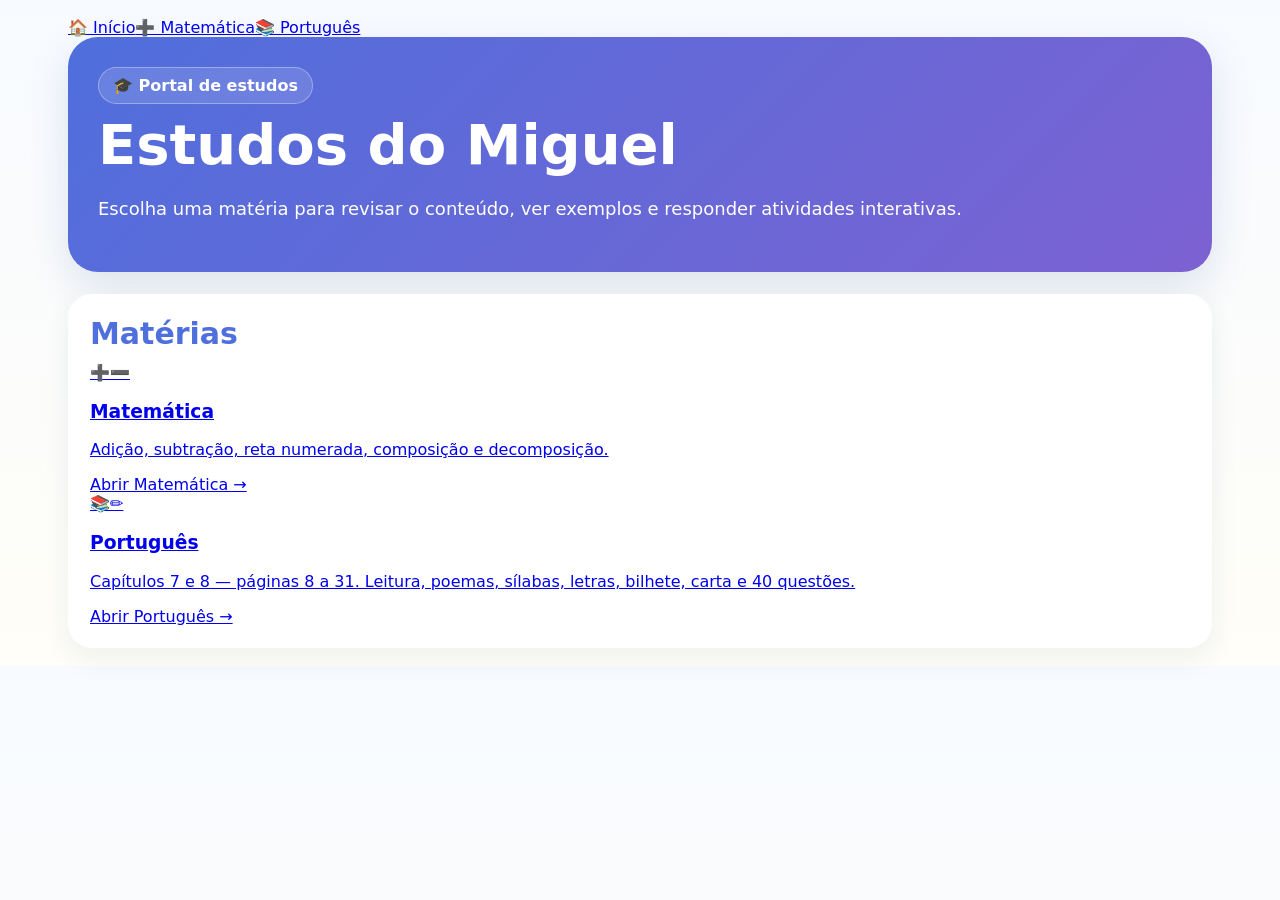
==== commit 1d1e2987: "Transforma página inicial em portal de matérias" ====
--- a/index.html
+++ b/index.html
@@ -1 +1 @@
-<!doctype html><html lang="pt-BR"><head><meta charset="utf-8"><meta name="viewport" content="width=device-width,initial-scale=1"><meta name="theme-color" content="#4f6fdc"><title>Matemática — Adição e Subtração</title><link rel="stylesheet" href="styles.css"></head><body><main><section class="hero"><span class="badge">📘 Material interativo completo</span><h1>Matemática — Adição e Subtração</h1><p>Estudo inspirado nas páginas 76 a 101 da apostila, com novas situações, novos valores e ilustrações próprias. Todas as atividades foram revisadas para que o desenho combine com o enunciado.</p></section><section class="section summary"><h2>Resumo conferido com a apostila</h2><div class="cards"><div class="info"><h3>➕ Juntar</h3><p>Reunir duas ou mais quantidades.</p><div class="example"><strong>Exemplo:</strong> 4 bolas + 3 bolas = <strong>7 bolas</strong>.</div></div><div class="info"><h3>➕ Acrescentar</h3><p>Colocar mais elementos em uma quantidade que já existe.</p><div class="example"><strong>Exemplo:</strong> havia 5 crianças e chegaram mais 2. Então, <strong>5 + 2 = 7</strong>.</div></div><div class="info"><h3>➕ Símbolos da adição</h3><p><strong>+</strong> significa “mais” e <strong>=</strong> significa “igual a”.</p><div class="example"><strong>Exemplo:</strong> 3 + 5 = <strong>8</strong>.</div></div><div class="info"><h3>🧠 Fatos básicos da adição</h3><p>São adições simples com parcelas entre 0 e 9, úteis para o cálculo mental.</p><div class="example"><strong>Exemplos:</strong> 2 + 4 = 6; 5 + 3 = 8; 7 + 2 = 9.</div></div><div class="info"><h3>➖ Perder</h3><p>Usar a subtração para descobrir quanto restou depois de uma perda.</p><div class="example"><strong>Exemplo:</strong> tinha 8 lápis e perdi 3. Então, <strong>8 − 3 = 5</strong>.</div></div><div class="info"><h3>➖ Retirar</h3><p>Tirar uma parte de uma quantidade.</p><div class="example"><strong>Exemplo:</strong> havia 10 livros e foram retirados 4. Então, <strong>10 − 4 = 6</strong>.</div></div><div class="info"><h3>🧩 Completar</h3><p>Descobrir quanto falta para chegar a uma quantidade desejada.</p><div class="example"><strong>Exemplo:</strong> preciso de 12 ovos e tenho 8. Faltam <strong>12 − 8 = 4</strong>.</div></div><div class="info"><h3>⚖️ Comparar</h3><p>Descobrir quanto uma quantidade tem a mais ou a menos que outra.</p><div class="example"><strong>Exemplo:</strong> Ana tem 11 figurinhas e Bia tem 7. A diferença é <strong>11 − 7 = 4</strong>.</div></div><div class="info"><h3>➖ Símbolos da subtração</h3><p><strong>−</strong> significa “menos” e <strong>=</strong> significa “igual a”.</p><div class="example"><strong>Exemplo:</strong> 5 − 3 = <strong>2</strong>.</div></div><div class="info"><h3>📏 Reta numerada</h3><p>Na adição avançamos; na subtração voltamos.</p><div class="example"><strong>Exemplos:</strong> 6 + 3: 6 → 7 → 8 → <strong>9</strong>. &nbsp; 9 − 2: 9 → 8 → <strong>7</strong>.</div></div><div class="info"><h3>🔢 Composição e decomposição</h3><p>Separar ou juntar partes de um número pode facilitar os cálculos.</p><div class="example"><strong>Exemplos:</strong> 14 = <strong>10 + 4</strong>; 18 = <strong>10 + 8</strong>.</div></div><div class="info"><h3>0️⃣ O zero nas operações</h3><p>Somar zero ou retirar zero não muda a quantidade.</p><div class="example"><strong>Exemplos:</strong> 7 + 0 = <strong>7</strong> e 9 − 0 = <strong>9</strong>.</div></div></div></section><section class="section"><h2>Atividades com ilustrações</h2><p>Escolha as respostas e depois clique em <strong>Corrigir atividades</strong>.</p><div class="filters"><button type="button" class="filter active" onclick="filtrar('Todos',this)">Todas</button><button type="button" class="filter" onclick="filtrar('Adição',this)">Só adição</button><button type="button" class="filter" onclick="filtrar('Subtração',this)">Só subtração</button></div><form id="quiz"><div id="grid" class="quiz-grid"></div><div class="note"><strong>Dica:</strong> observe a ilustração antes de responder.</div><div class="actions"><button type="button" class="primary" onclick="corrigir()">✅ Corrigir atividades</button><button type="reset" class="secondary" onclick="refazer()">🔄 Refazer</button><button type="button" class="secondary" onclick="window.print()">🖨️ Imprimir</button></div><div id="result"></div></form></section></main><script src="app.js"></script></body></html>+<!doctype html><html lang="pt-BR"><head><meta charset="utf-8"><meta name="viewport" content="width=device-width,initial-scale=1"><meta name="theme-color" content="#4f6fdc"><title>Estudos do Miguel</title><link rel="stylesheet" href="styles.css"></head><body><main><nav class="topnav"><a class="active" href="index.html">🏠 Início</a><a href="matematica.html">➕ Matemática</a><a href="portugues.html">📚 Português</a></nav><section class="hero portal-hero"><span class="badge">🎓 Portal de estudos</span><h1>Estudos do Miguel</h1><p>Escolha uma matéria para revisar o conteúdo, ver exemplos e responder atividades interativas.</p></section><section class="section"><h2>Matérias</h2><div class="subject-grid"><a class="subject-card math-card" href="matematica.html"><div class="subject-icon">➕➖</div><h3>Matemática</h3><p>Adição, subtração, reta numerada, composição e decomposição.</p><span>Abrir Matemática →</span></a><a class="subject-card port-card" href="portugues.html"><div class="subject-icon">📚✏️</div><h3>Português</h3><p>Capítulos 7 e 8 — páginas 8 a 31. Leitura, poemas, sílabas, letras, bilhete, carta e 40 questões.</p><span>Abrir Português →</span></a></div></section></main></body></html>
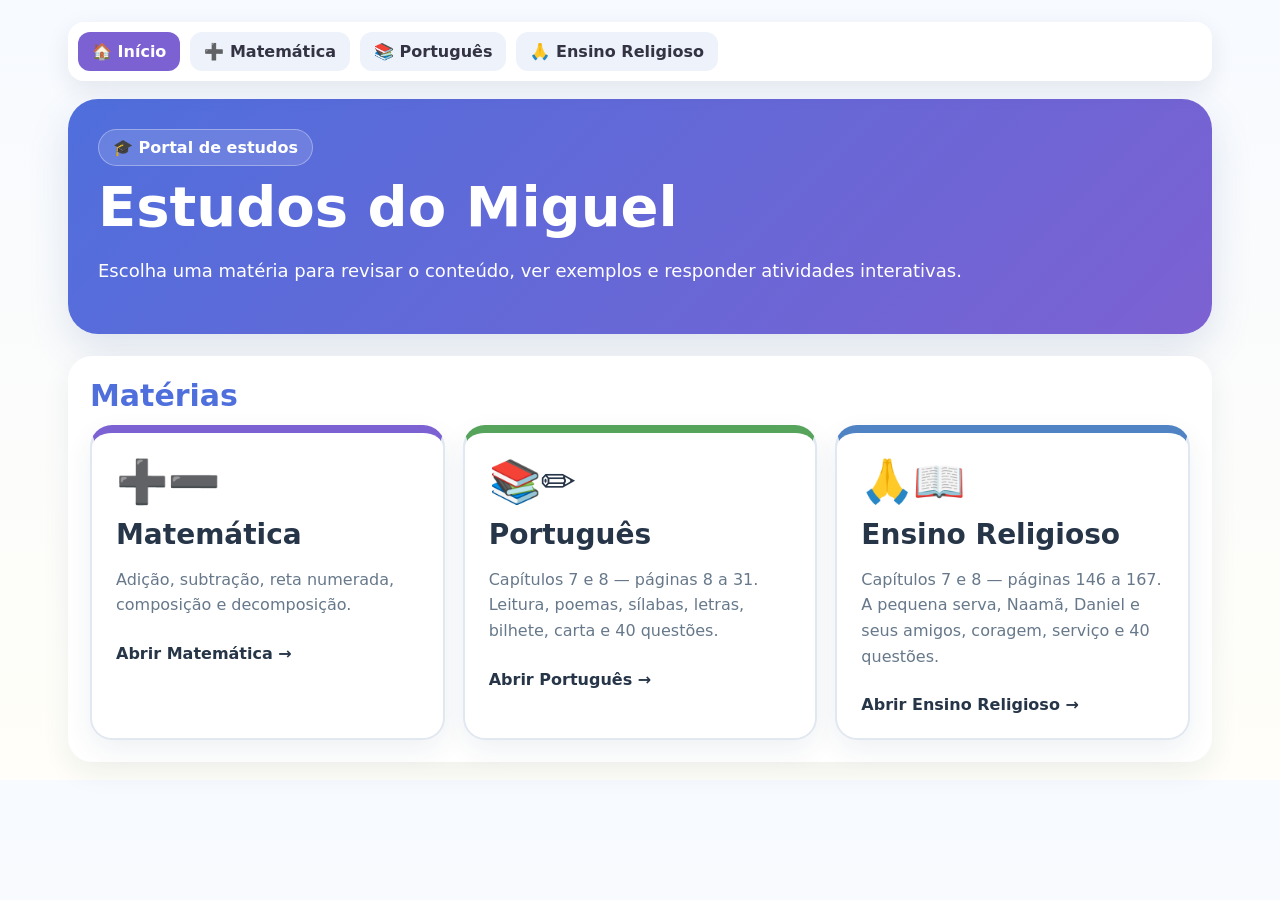
==== commit 3154986e: "Adiciona Ensino Religioso ao menu principal" ====
--- a/index.html
+++ b/index.html
@@ -1 +1 @@
-<!doctype html><html lang="pt-BR"><head><meta charset="utf-8"><meta name="viewport" content="width=device-width,initial-scale=1"><meta name="theme-color" content="#4f6fdc"><title>Estudos do Miguel</title><link rel="stylesheet" href="styles.css"></head><body><main><nav class="topnav"><a class="active" href="index.html">🏠 Início</a><a href="matematica.html">➕ Matemática</a><a href="portugues.html">📚 Português</a></nav><section class="hero portal-hero"><span class="badge">🎓 Portal de estudos</span><h1>Estudos do Miguel</h1><p>Escolha uma matéria para revisar o conteúdo, ver exemplos e responder atividades interativas.</p></section><section class="section"><h2>Matérias</h2><div class="subject-grid"><a class="subject-card math-card" href="matematica.html"><div class="subject-icon">➕➖</div><h3>Matemática</h3><p>Adição, subtração, reta numerada, composição e decomposição.</p><span>Abrir Matemática →</span></a><a class="subject-card port-card" href="portugues.html"><div class="subject-icon">📚✏️</div><h3>Português</h3><p>Capítulos 7 e 8 — páginas 8 a 31. Leitura, poemas, sílabas, letras, bilhete, carta e 40 questões.</p><span>Abrir Português →</span></a></div></section></main></body></html>+<!doctype html><html lang="pt-BR"><head><meta charset="utf-8"><meta name="viewport" content="width=device-width,initial-scale=1"><meta name="theme-color" content="#4f6fdc"><title>Estudos do Miguel</title><link rel="stylesheet" href="styles.css"></head><body><main><nav class="topnav"><a class="active" href="index.html">🏠 Início</a><a href="matematica.html">➕ Matemática</a><a href="portugues.html">📚 Português</a><a href="ensino-religioso.html">🙏 Ensino Religioso</a></nav><section class="hero portal-hero"><span class="badge">🎓 Portal de estudos</span><h1>Estudos do Miguel</h1><p>Escolha uma matéria para revisar o conteúdo, ver exemplos e responder atividades interativas.</p></section><section class="section"><h2>Matérias</h2><div class="subject-grid"><a class="subject-card math-card" href="matematica.html"><div class="subject-icon">➕➖</div><h3>Matemática</h3><p>Adição, subtração, reta numerada, composição e decomposição.</p><span>Abrir Matemática →</span></a><a class="subject-card port-card" href="portugues.html"><div class="subject-icon">📚✏️</div><h3>Português</h3><p>Capítulos 7 e 8 — páginas 8 a 31. Leitura, poemas, sílabas, letras, bilhete, carta e 40 questões.</p><span>Abrir Português →</span></a><a class="subject-card rel-card" href="ensino-religioso.html"><div class="subject-icon">🙏📖</div><h3>Ensino Religioso</h3><p>Capítulos 7 e 8 — páginas 146 a 167. A pequena serva, Naamã, Daniel e seus amigos, coragem, serviço e 40 questões.</p><span>Abrir Ensino Religioso →</span></a></div></section></main></body></html>
--- a/styles.css
+++ b/styles.css
@@ -1 +1 @@
-:root{--b:#4f6fdc;--p:#7c61d2;--i:#263548;--m:#66788a;--l:#dfe7f2}*{box-sizing:border-box}body{margin:0;font-family:system-ui,-apple-system,Segoe UI,Roboto,Arial,sans-serif;background:linear-gradient(#f7faff,#fffef8);color:var(--i)}main{max-width:1180px;margin:auto;padding:18px}.hero{background:linear-gradient(135deg,var(--b),var(--p));color:#fff;border-radius:30px;padding:30px;box-shadow:0 16px 40px #39589a26}.hero h1{font-size:clamp(32px,5vw,56px);margin:8px 0 10px}.hero p{font-size:18px;line-height:1.6}.badge{display:inline-block;padding:8px 14px;border-radius:999px;background:#ffffff22;border:1px solid #ffffff55;font-weight:700}.section{margin-top:22px;background:#fff;border-radius:24px;padding:22px;box-shadow:0 10px 28px #22335512}.section h2{margin:0 0 12px;color:var(--b);font-size:30px}.cards{display:grid;grid-template-columns:repeat(auto-fit,minmax(230px,1fr));gap:14px}.info{border:2px solid #e2e9f5;border-radius:18px;padding:15px;background:#fbfdff}.info h3{margin:0 0 6px}.info p{margin:6px 0 0;line-height:1.5}.example{margin-top:10px;padding:9px 10px;border-radius:12px;background:#f5f8ff;border:1px solid #dde7f5;font-size:14px;line-height:1.45}.summary{background:#fff8d8;border:2px solid #ffe08a}.filters,.actions{display:flex;gap:10px;flex-wrap:wrap;margin-top:14px}button{cursor:pointer;border:0;border-radius:14px;padding:11px 15px;font-size:15px;font-weight:750}.filter{background:#eef3fb}.filter.active,.primary{background:var(--p);color:#fff}.secondary{background:#eef2f6}.quiz-grid{display:grid;grid-template-columns:repeat(auto-fit,minmax(335px,1fr));gap:18px;margin-top:18px}.qcard{border:2px solid #e2e8f1;border-radius:22px;overflow:hidden;background:#fff}.qhead{padding:14px 16px;background:linear-gradient(135deg,#f5f9ff,#fffdf7);border-bottom:1px solid #e8edf4}.qhead h3{margin:0;font-size:20px}.tags{display:flex;gap:7px;flex-wrap:wrap;margin-top:8px}.tag{font-size:12px;font-weight:750;border-radius:999px;padding:6px 9px;background:#edf3ff;color:#365e9b}.tag.sub{background:#fff0f4;color:#b33e5c}.visual{padding:14px;background:#fcfdff;border-bottom:1px solid #e8edf4}.canvas{min-height:210px;border-radius:18px;border:2px dashed #dbe5f2;background:linear-gradient(#fff,#f7fbff);padding:14px;display:flex;align-items:center;justify-content:center}.row,.scene{display:flex;gap:12px;flex-wrap:wrap;justify-content:center;align-items:stretch;width:100%}.box{flex:1 1 140px;min-width:130px;background:#fff;border:1px solid var(--l);border-radius:16px;padding:12px;text-align:center}.name{font-size:13px;color:var(--m);font-weight:800;margin-bottom:8px;text-transform:uppercase}.objs{font-size:27px;line-height:1.5;word-break:break-word}.count{font-size:26px;font-weight:800;margin-top:6px}.legend{font-size:13px;color:#59697b;margin-top:8px;text-align:center}.body{padding:16px}.question{font-size:17px;line-height:1.55;margin:0 0 12px}.option{display:block;border:1px solid #dfe5ec;border-radius:12px;padding:11px 12px;margin:8px 0;background:#fff;cursor:pointer}.option:hover{background:#f8fbff}.correct{background:#ebfbf1!important;border-color:#7ad49a!important}.wrong{background:#fff1f4!important;border-color:#ff9bb0!important}.feedback{display:none;margin-top:10px;padding:12px;border-radius:14px;background:#f8fbff;border:1px solid #dfe7f0;line-height:1.5}.note{margin-top:16px;padding:14px;border-radius:14px;background:#eef7ff;border-left:5px solid var(--b)}#result{display:none;margin-top:16px;padding:18px;border-radius:18px;background:#effcf5;border:2px solid #bee6cb;font-size:18px;line-height:1.6}.shirt{display:inline-block;width:30px;height:30px;margin:2px}.hat{display:inline-block;width:0;height:0;border-left:13px solid transparent;border-right:13px solid transparent;border-bottom:28px solid #ff7b54;position:relative;margin:4px}.hat:after{content:"";position:absolute;left:-14px;top:25px;width:28px;height:5px;border-radius:8px;background:#5e78d8}.eraser{display:inline-block;width:30px;height:17px;border-radius:4px;background:linear-gradient(90deg,#f08aa1 0 65%,#5f7fd7 65%);border:2px solid #6b7480;margin:3px}.numline{display:flex;min-width:465px;border:1px solid #d8e1ef;border-radius:12px;overflow:hidden;background:#fff}.num{width:31px;padding:8px 0;text-align:center;border-right:1px solid #d8e1ef;font-weight:700}@media(max-width:700px){main{padding:12px}.section{padding:16px}.quiz-grid{grid-template-columns:1fr}}@media print{.actions,.filters{display:none!important}.qcard{break-inside:avoid}}+@import url('extras.css');:root{--b:#4f6fdc;--p:#7c61d2;--i:#263548;--m:#66788a;--l:#dfe7f2}*{box-sizing:border-box}body{margin:0;font-family:system-ui,-apple-system,Segoe UI,Roboto,Arial,sans-serif;background:linear-gradient(#f7faff,#fffef8);color:var(--i)}main{max-width:1180px;margin:auto;padding:18px}.hero{background:linear-gradient(135deg,var(--b),var(--p));color:#fff;border-radius:30px;padding:30px;box-shadow:0 16px 40px #39589a26}.hero h1{font-size:clamp(32px,5vw,56px);margin:8px 0 10px}.hero p{font-size:18px;line-height:1.6}.badge{display:inline-block;padding:8px 14px;border-radius:999px;background:#ffffff22;border:1px solid #ffffff55;font-weight:700}.section{margin-top:22px;background:#fff;border-radius:24px;padding:22px;box-shadow:0 10px 28px #22335512}.section h2{margin:0 0 12px;color:var(--b);font-size:30px}.cards{display:grid;grid-template-columns:repeat(auto-fit,minmax(230px,1fr));gap:14px}.info{border:2px solid #e2e9f5;border-radius:18px;padding:15px;background:#fbfdff}.info h3{margin:0 0 6px}.info p{margin:6px 0 0;line-height:1.5}.example{margin-top:10px;padding:9px 10px;border-radius:12px;background:#f5f8ff;border:1px solid #dde7f5;font-size:14px;line-height:1.45}.summary{background:#fff8d8;border:2px solid #ffe08a}.filters,.actions{display:flex;gap:10px;flex-wrap:wrap;margin-top:14px}button{cursor:pointer;border:0;border-radius:14px;padding:11px 15px;font-size:15px;font-weight:750}.filter{background:#eef3fb}.filter.active,.primary{background:var(--p);color:#fff}.secondary{background:#eef2f6}.quiz-grid{display:grid;grid-template-columns:repeat(auto-fit,minmax(335px,1fr));gap:18px;margin-top:18px}.qcard{border:2px solid #e2e8f1;border-radius:22px;overflow:hidden;background:#fff}.qhead{padding:14px 16px;background:linear-gradient(135deg,#f5f9ff,#fffdf7);border-bottom:1px solid #e8edf4}.qhead h3{margin:0;font-size:20px}.tags{display:flex;gap:7px;flex-wrap:wrap;margin-top:8px}.tag{font-size:12px;font-weight:750;border-radius:999px;padding:6px 9px;background:#edf3ff;color:#365e9b}.tag.sub{background:#fff0f4;color:#b33e5c}.visual{padding:14px;background:#fcfdff;border-bottom:1px solid #e8edf4}.canvas{min-height:210px;border-radius:18px;border:2px dashed #dbe5f2;background:linear-gradient(#fff,#f7fbff);padding:14px;display:flex;align-items:center;justify-content:center}.row,.scene{display:flex;gap:12px;flex-wrap:wrap;justify-content:center;align-items:stretch;width:100%}.box{flex:1 1 140px;min-width:130px;background:#fff;border:1px solid var(--l);border-radius:16px;padding:12px;text-align:center}.name{font-size:13px;color:var(--m);font-weight:800;margin-bottom:8px;text-transform:uppercase}.objs{font-size:27px;line-height:1.5;word-break:break-word}.count{font-size:26px;font-weight:800;margin-top:6px}.legend{font-size:13px;color:#59697b;margin-top:8px;text-align:center}.body{padding:16px}.question{font-size:17px;line-height:1.55;margin:0 0 12px}.option{display:block;border:1px solid #dfe5ec;border-radius:12px;padding:11px 12px;margin:8px 0;background:#fff;cursor:pointer}.option:hover{background:#f8fbff}.correct{background:#ebfbf1!important;border-color:#7ad49a!important}.wrong{background:#fff1f4!important;border-color:#ff9bb0!important}.feedback{display:none;margin-top:10px;padding:12px;border-radius:14px;background:#f8fbff;border:1px solid #dfe7f0;line-height:1.5}.note{margin-top:16px;padding:14px;border-radius:14px;background:#eef7ff;border-left:5px solid var(--b)}#result{display:none;margin-top:16px;padding:18px;border-radius:18px;background:#effcf5;border:2px solid #bee6cb;font-size:18px;line-height:1.6}.shirt{display:inline-block;width:30px;height:30px;margin:2px}.hat{display:inline-block;width:0;height:0;border-left:13px solid transparent;border-right:13px solid transparent;border-bottom:28px solid #ff7b54;position:relative;margin:4px}.hat:after{content:"";position:absolute;left:-14px;top:25px;width:28px;height:5px;border-radius:8px;background:#5e78d8}.eraser{display:inline-block;width:30px;height:17px;border-radius:4px;background:linear-gradient(90deg,#f08aa1 0 65%,#5f7fd7 65%);border:2px solid #6b7480;margin:3px}.numline{display:flex;min-width:465px;border:1px solid #d8e1ef;border-radius:12px;overflow:hidden;background:#fff}.num{width:31px;padding:8px 0;text-align:center;border-right:1px solid #d8e1ef;font-weight:700}@media(max-width:700px){main{padding:12px}.section{padding:16px}.quiz-grid{grid-template-columns:1fr}}@media print{.actions,.filters{display:none!important}.qcard{break-inside:avoid}}
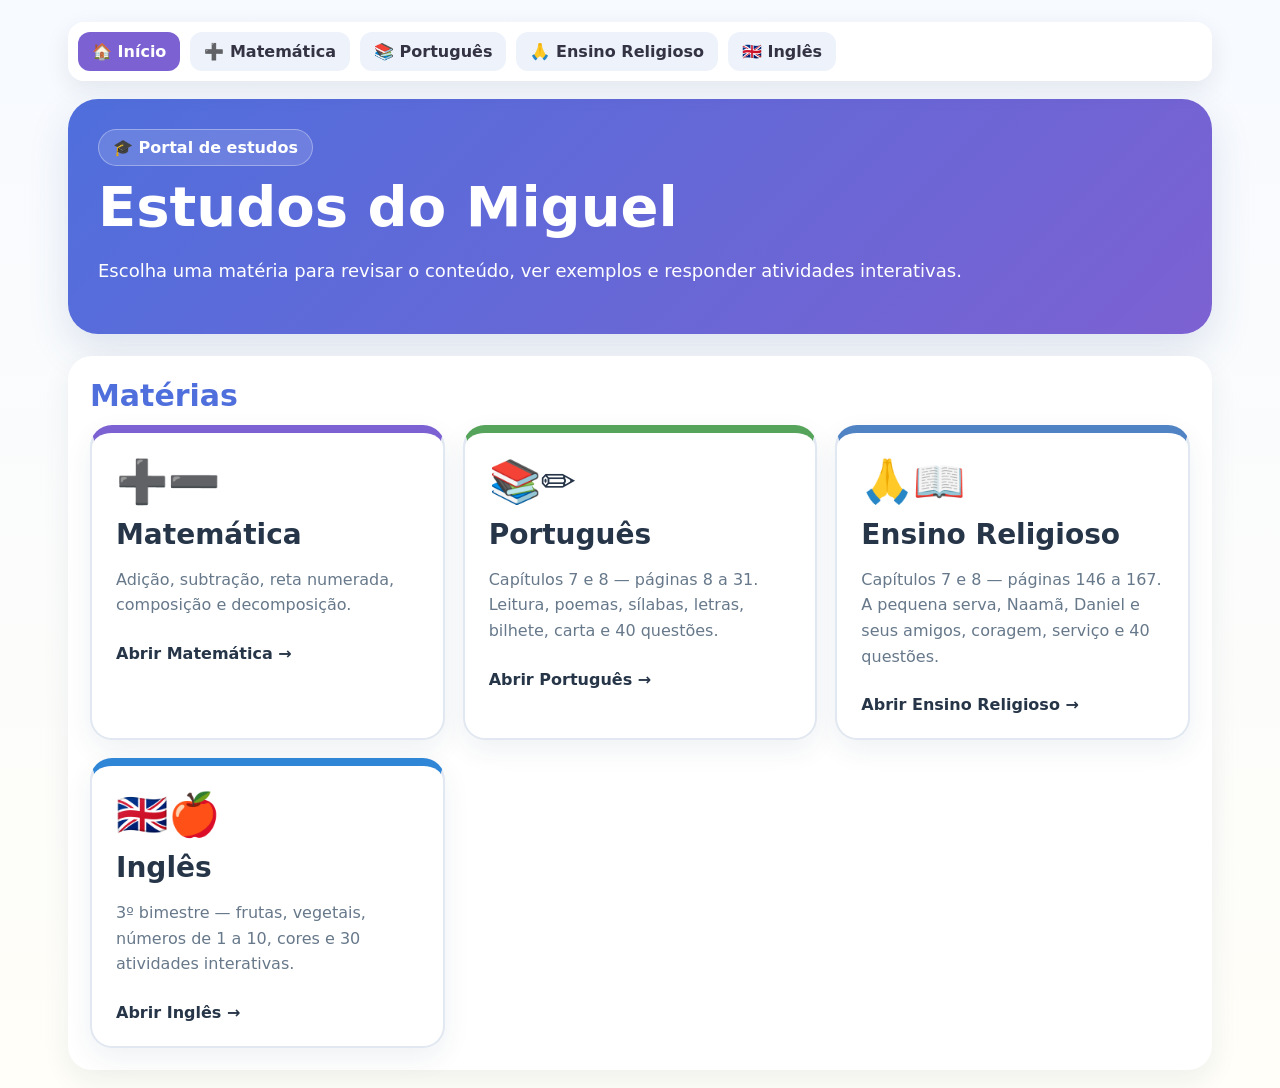
==== commit ba657706: "Adiciona Inglês ao menu principal" ====
--- a/index.html
+++ b/index.html
@@ -1 +1 @@
-<!doctype html><html lang="pt-BR"><head><meta charset="utf-8"><meta name="viewport" content="width=device-width,initial-scale=1"><meta name="theme-color" content="#4f6fdc"><title>Estudos do Miguel</title><link rel="stylesheet" href="styles.css"></head><body><main><nav class="topnav"><a class="active" href="index.html">🏠 Início</a><a href="matematica.html">➕ Matemática</a><a href="portugues.html">📚 Português</a><a href="ensino-religioso.html">🙏 Ensino Religioso</a></nav><section class="hero portal-hero"><span class="badge">🎓 Portal de estudos</span><h1>Estudos do Miguel</h1><p>Escolha uma matéria para revisar o conteúdo, ver exemplos e responder atividades interativas.</p></section><section class="section"><h2>Matérias</h2><div class="subject-grid"><a class="subject-card math-card" href="matematica.html"><div class="subject-icon">➕➖</div><h3>Matemática</h3><p>Adição, subtração, reta numerada, composição e decomposição.</p><span>Abrir Matemática →</span></a><a class="subject-card port-card" href="portugues.html"><div class="subject-icon">📚✏️</div><h3>Português</h3><p>Capítulos 7 e 8 — páginas 8 a 31. Leitura, poemas, sílabas, letras, bilhete, carta e 40 questões.</p><span>Abrir Português →</span></a><a class="subject-card rel-card" href="ensino-religioso.html"><div class="subject-icon">🙏📖</div><h3>Ensino Religioso</h3><p>Capítulos 7 e 8 — páginas 146 a 167. A pequena serva, Naamã, Daniel e seus amigos, coragem, serviço e 40 questões.</p><span>Abrir Ensino Religioso →</span></a></div></section></main></body></html>+<!doctype html><html lang="pt-BR"><head><meta charset="utf-8"><meta name="viewport" content="width=device-width,initial-scale=1"><meta name="theme-color" content="#4f6fdc"><title>Estudos do Miguel</title><link rel="stylesheet" href="styles.css"></head><body><main><nav class="topnav"><a class="active" href="index.html">🏠 Início</a><a href="matematica.html">➕ Matemática</a><a href="portugues.html">📚 Português</a><a href="ensino-religioso.html">🙏 Ensino Religioso</a><a href="ingles.html">🇬🇧 Inglês</a></nav><section class="hero portal-hero"><span class="badge">🎓 Portal de estudos</span><h1>Estudos do Miguel</h1><p>Escolha uma matéria para revisar o conteúdo, ver exemplos e responder atividades interativas.</p></section><section class="section"><h2>Matérias</h2><div class="subject-grid"><a class="subject-card math-card" href="matematica.html"><div class="subject-icon">➕➖</div><h3>Matemática</h3><p>Adição, subtração, reta numerada, composição e decomposição.</p><span>Abrir Matemática →</span></a><a class="subject-card port-card" href="portugues.html"><div class="subject-icon">📚✏️</div><h3>Português</h3><p>Capítulos 7 e 8 — páginas 8 a 31. Leitura, poemas, sílabas, letras, bilhete, carta e 40 questões.</p><span>Abrir Português →</span></a><a class="subject-card rel-card" href="ensino-religioso.html"><div class="subject-icon">🙏📖</div><h3>Ensino Religioso</h3><p>Capítulos 7 e 8 — páginas 146 a 167. A pequena serva, Naamã, Daniel e seus amigos, coragem, serviço e 40 questões.</p><span>Abrir Ensino Religioso →</span></a><a class="subject-card" href="ingles.html" style="border-top:8px solid #2f86d6"><div class="subject-icon">🇬🇧🍎</div><h3>Inglês</h3><p>3º bimestre — frutas, vegetais, números de 1 a 10, cores e 30 atividades interativas.</p><span>Abrir Inglês →</span></a></div></section></main></body></html>
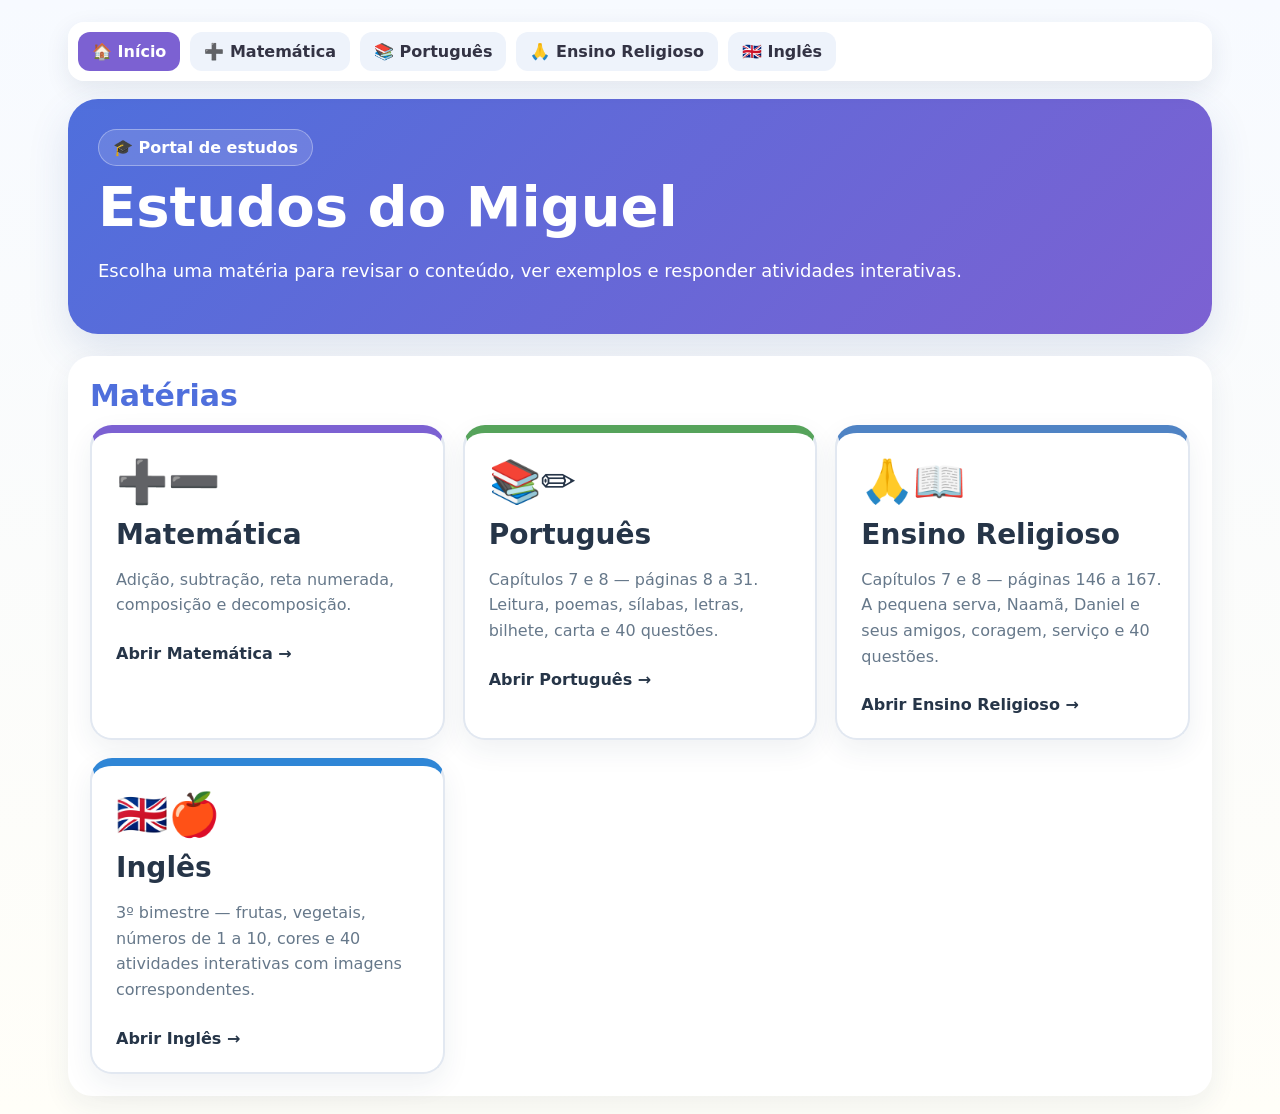
==== commit 641fe80c: "Atualiza menu principal com Inglês revisado" ====
--- a/index.html
+++ b/index.html
@@ -1 +1 @@
-<!doctype html><html lang="pt-BR"><head><meta charset="utf-8"><meta name="viewport" content="width=device-width,initial-scale=1"><meta name="theme-color" content="#4f6fdc"><title>Estudos do Miguel</title><link rel="stylesheet" href="styles.css"></head><body><main><nav class="topnav"><a class="active" href="index.html">🏠 Início</a><a href="matematica.html">➕ Matemática</a><a href="portugues.html">📚 Português</a><a href="ensino-religioso.html">🙏 Ensino Religioso</a><a href="ingles.html">🇬🇧 Inglês</a></nav><section class="hero portal-hero"><span class="badge">🎓 Portal de estudos</span><h1>Estudos do Miguel</h1><p>Escolha uma matéria para revisar o conteúdo, ver exemplos e responder atividades interativas.</p></section><section class="section"><h2>Matérias</h2><div class="subject-grid"><a class="subject-card math-card" href="matematica.html"><div class="subject-icon">➕➖</div><h3>Matemática</h3><p>Adição, subtração, reta numerada, composição e decomposição.</p><span>Abrir Matemática →</span></a><a class="subject-card port-card" href="portugues.html"><div class="subject-icon">📚✏️</div><h3>Português</h3><p>Capítulos 7 e 8 — páginas 8 a 31. Leitura, poemas, sílabas, letras, bilhete, carta e 40 questões.</p><span>Abrir Português →</span></a><a class="subject-card rel-card" href="ensino-religioso.html"><div class="subject-icon">🙏📖</div><h3>Ensino Religioso</h3><p>Capítulos 7 e 8 — páginas 146 a 167. A pequena serva, Naamã, Daniel e seus amigos, coragem, serviço e 40 questões.</p><span>Abrir Ensino Religioso →</span></a><a class="subject-card" href="ingles.html" style="border-top:8px solid #2f86d6"><div class="subject-icon">🇬🇧🍎</div><h3>Inglês</h3><p>3º bimestre — frutas, vegetais, números de 1 a 10, cores e 30 atividades interativas.</p><span>Abrir Inglês →</span></a></div></section></main></body></html>+<!doctype html><html lang="pt-BR"><head><meta charset="utf-8"><meta name="viewport" content="width=device-width,initial-scale=1"><meta name="theme-color" content="#4f6fdc"><title>Estudos do Miguel</title><link rel="stylesheet" href="styles.css"></head><body><main><nav class="topnav"><a class="active" href="index.html">🏠 Início</a><a href="matematica.html">➕ Matemática</a><a href="portugues.html">📚 Português</a><a href="ensino-religioso.html">🙏 Ensino Religioso</a><a href="ingles.html">🇬🇧 Inglês</a></nav><section class="hero portal-hero"><span class="badge">🎓 Portal de estudos</span><h1>Estudos do Miguel</h1><p>Escolha uma matéria para revisar o conteúdo, ver exemplos e responder atividades interativas.</p></section><section class="section"><h2>Matérias</h2><div class="subject-grid"><a class="subject-card math-card" href="matematica.html"><div class="subject-icon">➕➖</div><h3>Matemática</h3><p>Adição, subtração, reta numerada, composição e decomposição.</p><span>Abrir Matemática →</span></a><a class="subject-card port-card" href="portugues.html"><div class="subject-icon">📚✏️</div><h3>Português</h3><p>Capítulos 7 e 8 — páginas 8 a 31. Leitura, poemas, sílabas, letras, bilhete, carta e 40 questões.</p><span>Abrir Português →</span></a><a class="subject-card rel-card" href="ensino-religioso.html"><div class="subject-icon">🙏📖</div><h3>Ensino Religioso</h3><p>Capítulos 7 e 8 — páginas 146 a 167. A pequena serva, Naamã, Daniel e seus amigos, coragem, serviço e 40 questões.</p><span>Abrir Ensino Religioso →</span></a><a class="subject-card" href="ingles.html" style="border-top:8px solid #2f86d6"><div class="subject-icon">🇬🇧🍎</div><h3>Inglês</h3><p>3º bimestre — frutas, vegetais, números de 1 a 10, cores e 40 atividades interativas com imagens correspondentes.</p><span>Abrir Inglês →</span></a></div></section></main></body></html>
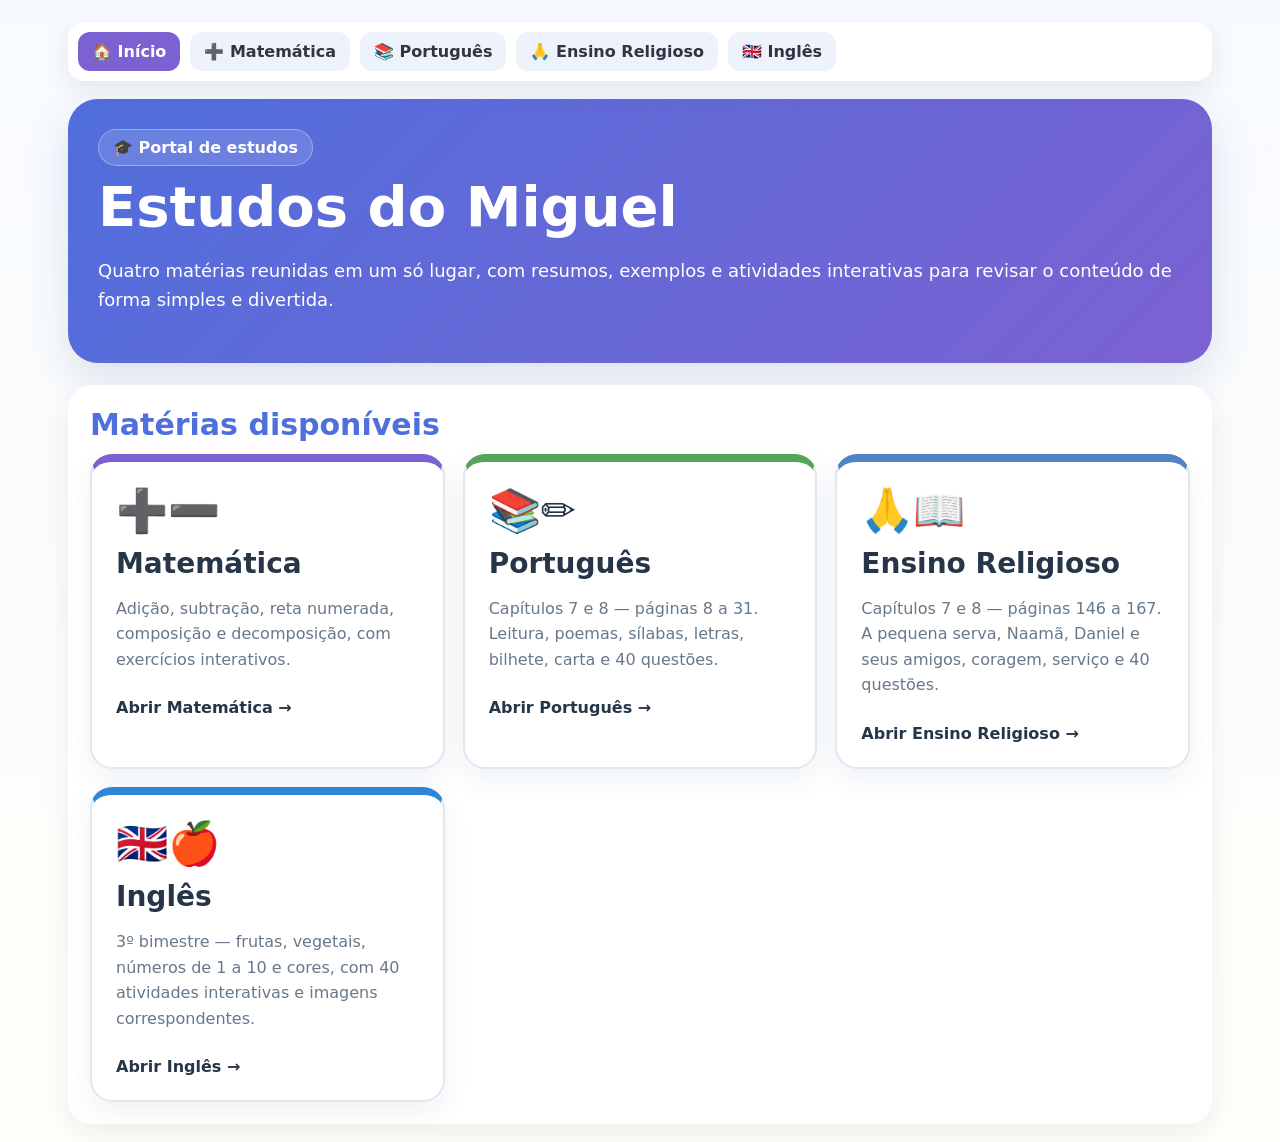
==== commit 6014469d: "Melhora página inicial e destaca as quatro matérias" ====
--- a/index.html
+++ b/index.html
@@ -1 +1 @@
-<!doctype html><html lang="pt-BR"><head><meta charset="utf-8"><meta name="viewport" content="width=device-width,initial-scale=1"><meta name="theme-color" content="#4f6fdc"><title>Estudos do Miguel</title><link rel="stylesheet" href="styles.css"></head><body><main><nav class="topnav"><a class="active" href="index.html">🏠 Início</a><a href="matematica.html">➕ Matemática</a><a href="portugues.html">📚 Português</a><a href="ensino-religioso.html">🙏 Ensino Religioso</a><a href="ingles.html">🇬🇧 Inglês</a></nav><section class="hero portal-hero"><span class="badge">🎓 Portal de estudos</span><h1>Estudos do Miguel</h1><p>Escolha uma matéria para revisar o conteúdo, ver exemplos e responder atividades interativas.</p></section><section class="section"><h2>Matérias</h2><div class="subject-grid"><a class="subject-card math-card" href="matematica.html"><div class="subject-icon">➕➖</div><h3>Matemática</h3><p>Adição, subtração, reta numerada, composição e decomposição.</p><span>Abrir Matemática →</span></a><a class="subject-card port-card" href="portugues.html"><div class="subject-icon">📚✏️</div><h3>Português</h3><p>Capítulos 7 e 8 — páginas 8 a 31. Leitura, poemas, sílabas, letras, bilhete, carta e 40 questões.</p><span>Abrir Português →</span></a><a class="subject-card rel-card" href="ensino-religioso.html"><div class="subject-icon">🙏📖</div><h3>Ensino Religioso</h3><p>Capítulos 7 e 8 — páginas 146 a 167. A pequena serva, Naamã, Daniel e seus amigos, coragem, serviço e 40 questões.</p><span>Abrir Ensino Religioso →</span></a><a class="subject-card" href="ingles.html" style="border-top:8px solid #2f86d6"><div class="subject-icon">🇬🇧🍎</div><h3>Inglês</h3><p>3º bimestre — frutas, vegetais, números de 1 a 10, cores e 40 atividades interativas com imagens correspondentes.</p><span>Abrir Inglês →</span></a></div></section></main></body></html>+<!doctype html><html lang="pt-BR"><head><meta charset="utf-8"><meta name="viewport" content="width=device-width,initial-scale=1"><meta name="theme-color" content="#4f6fdc"><title>Estudos do Miguel</title><link rel="stylesheet" href="styles.css"></head><body><main><nav class="topnav"><a class="active" href="index.html">🏠 Início</a><a href="matematica.html">➕ Matemática</a><a href="portugues.html">📚 Português</a><a href="ensino-religioso.html">🙏 Ensino Religioso</a><a href="ingles.html">🇬🇧 Inglês</a></nav><section class="hero portal-hero"><span class="badge">🎓 Portal de estudos</span><h1>Estudos do Miguel</h1><p>Quatro matérias reunidas em um só lugar, com resumos, exemplos e atividades interativas para revisar o conteúdo de forma simples e divertida.</p></section><section class="section"><h2>Matérias disponíveis</h2><div class="subject-grid"><a class="subject-card math-card" href="matematica.html"><div class="subject-icon">➕➖</div><h3>Matemática</h3><p>Adição, subtração, reta numerada, composição e decomposição, com exercícios interativos.</p><span>Abrir Matemática →</span></a><a class="subject-card port-card" href="portugues.html"><div class="subject-icon">📚✏️</div><h3>Português</h3><p>Capítulos 7 e 8 — páginas 8 a 31. Leitura, poemas, sílabas, letras, bilhete, carta e 40 questões.</p><span>Abrir Português →</span></a><a class="subject-card rel-card" href="ensino-religioso.html"><div class="subject-icon">🙏📖</div><h3>Ensino Religioso</h3><p>Capítulos 7 e 8 — páginas 146 a 167. A pequena serva, Naamã, Daniel e seus amigos, coragem, serviço e 40 questões.</p><span>Abrir Ensino Religioso →</span></a><a class="subject-card" href="ingles.html" style="border-top:8px solid #2f86d6"><div class="subject-icon">🇬🇧🍎</div><h3>Inglês</h3><p>3º bimestre — frutas, vegetais, números de 1 a 10 e cores, com 40 atividades interativas e imagens correspondentes.</p><span>Abrir Inglês →</span></a></div></section></main></body></html>
